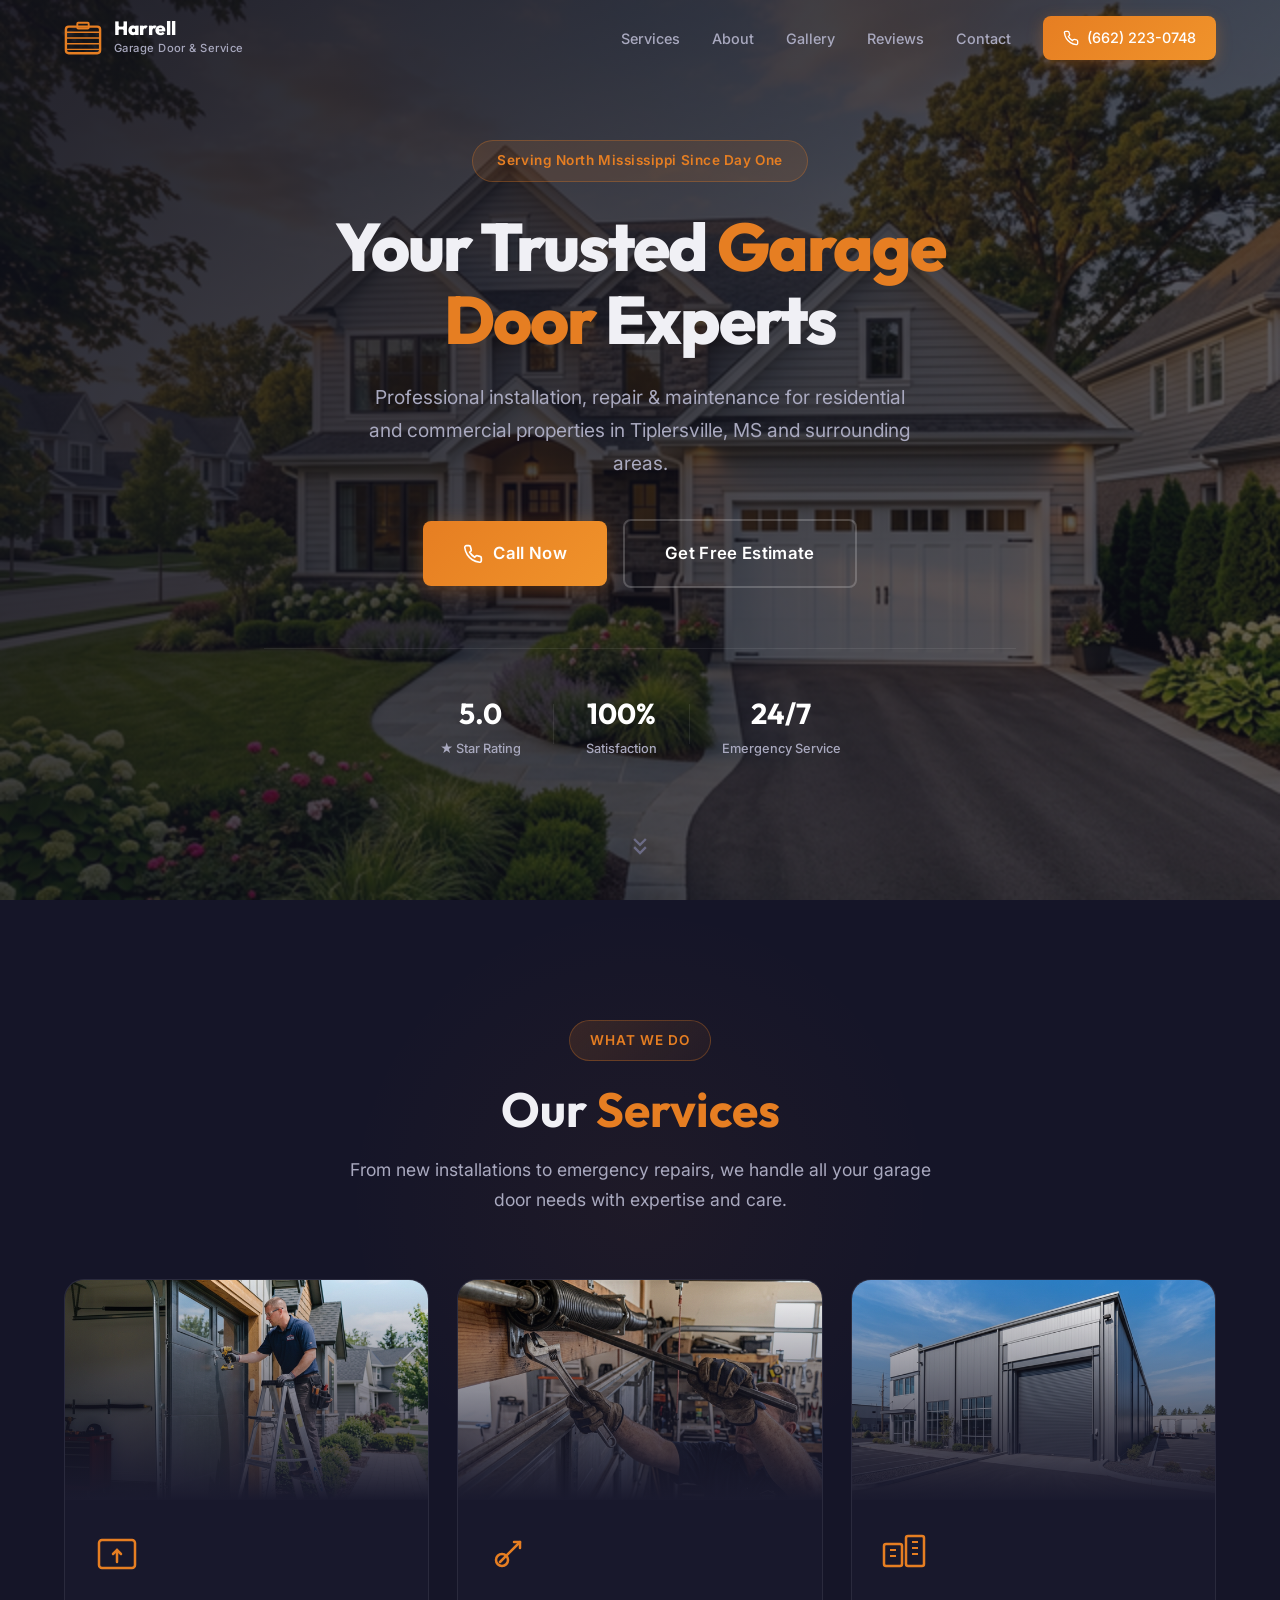
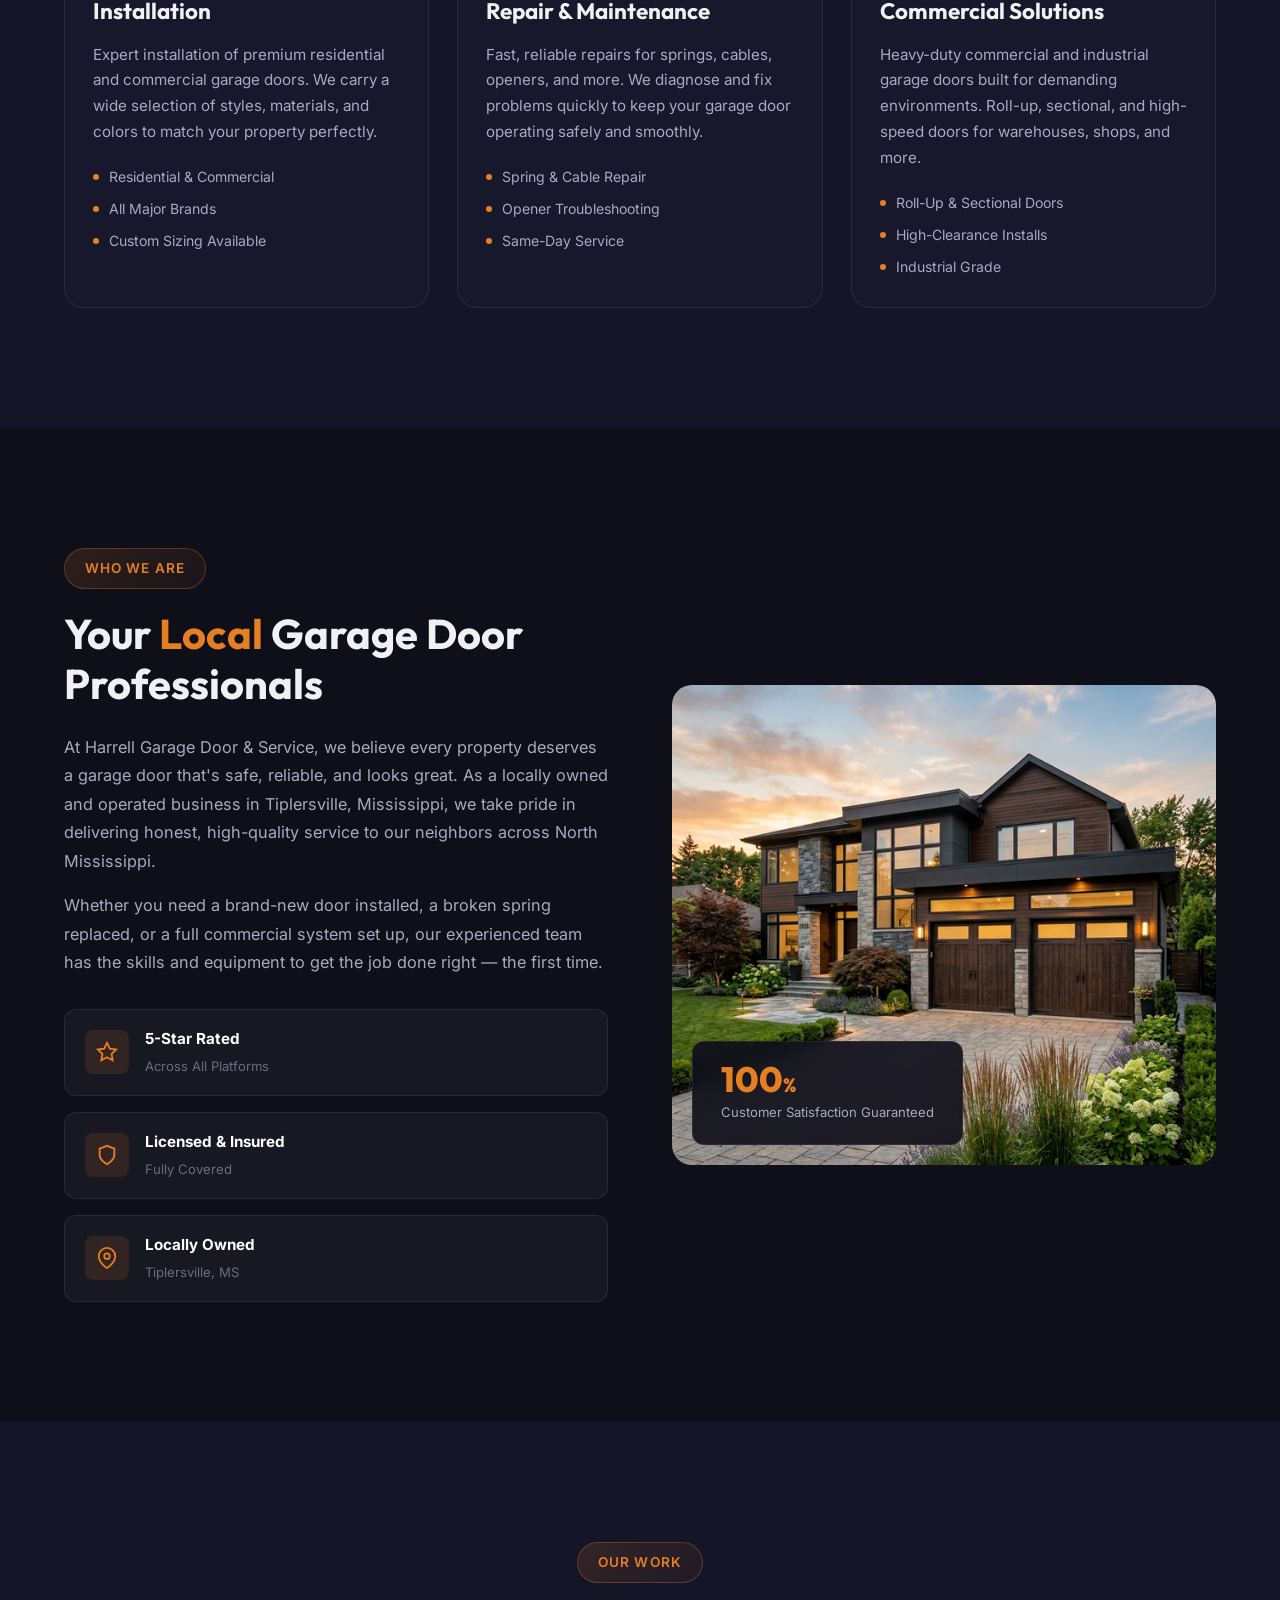
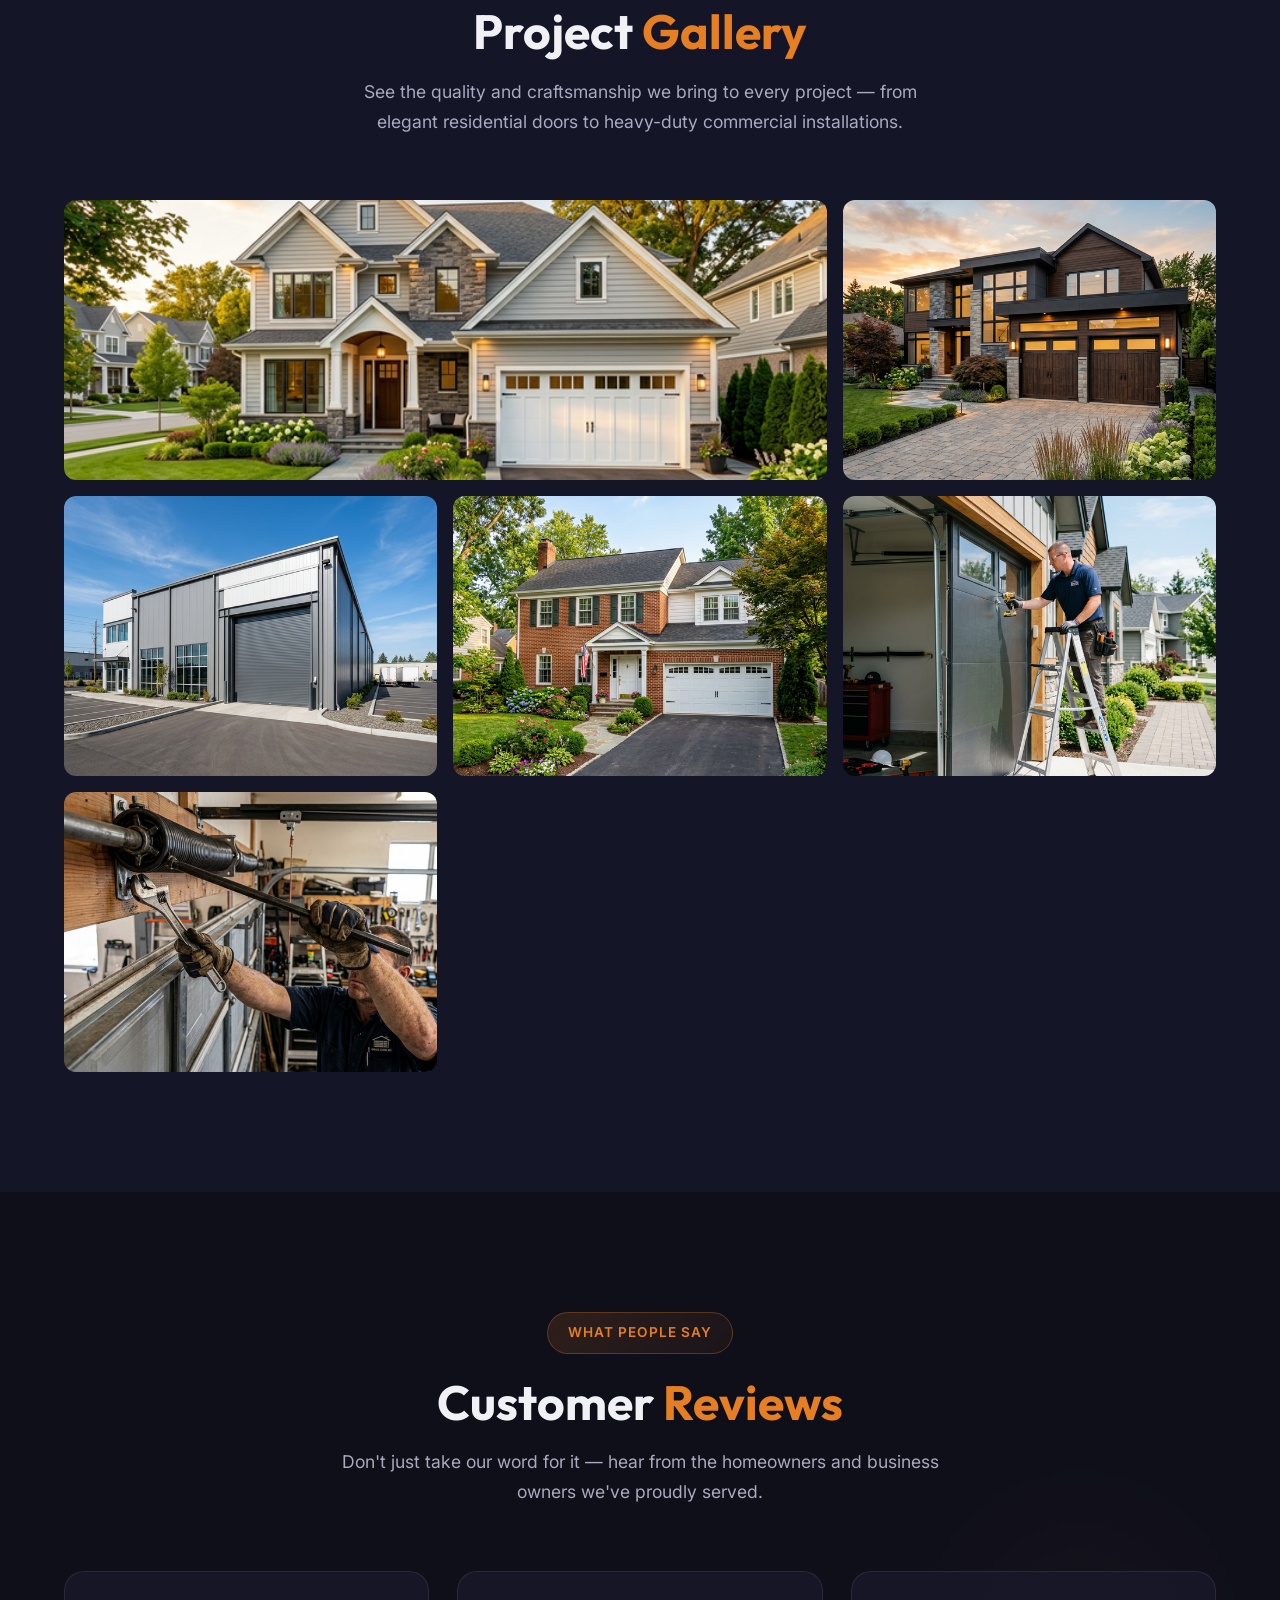
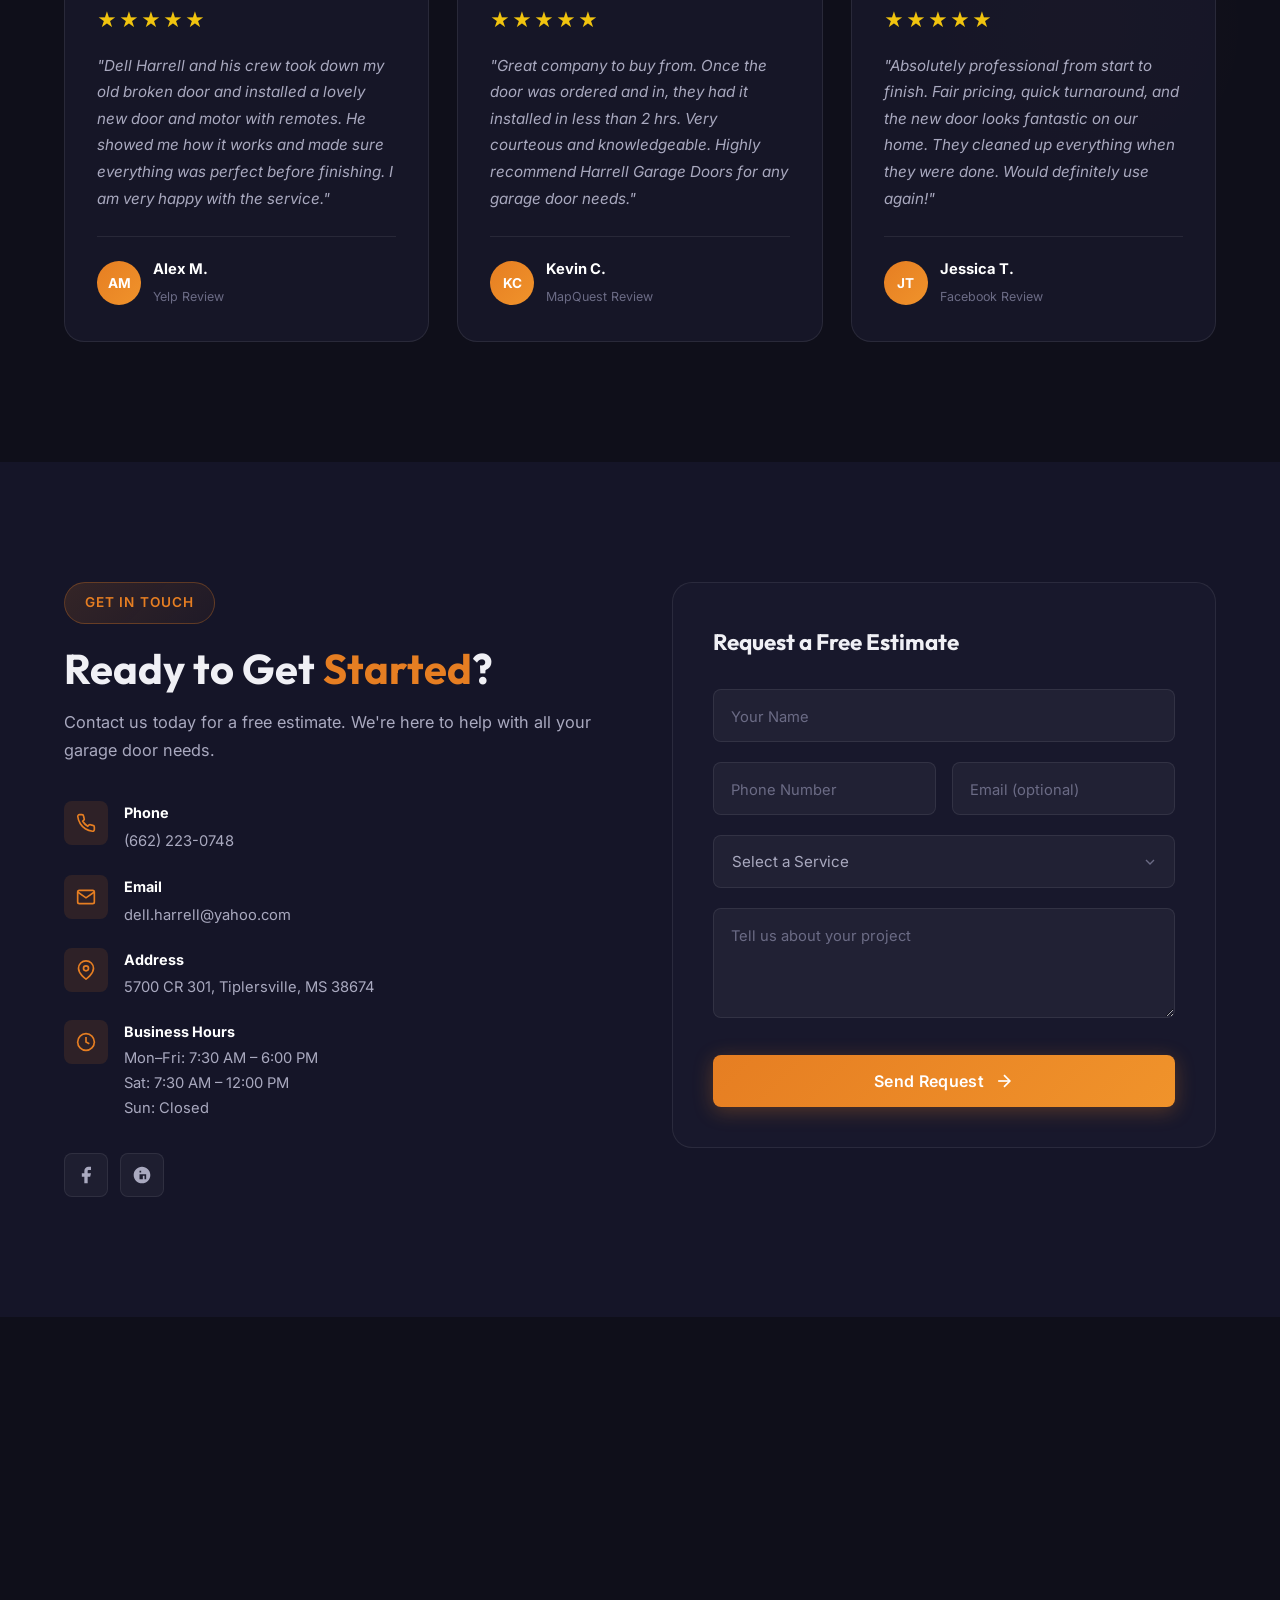
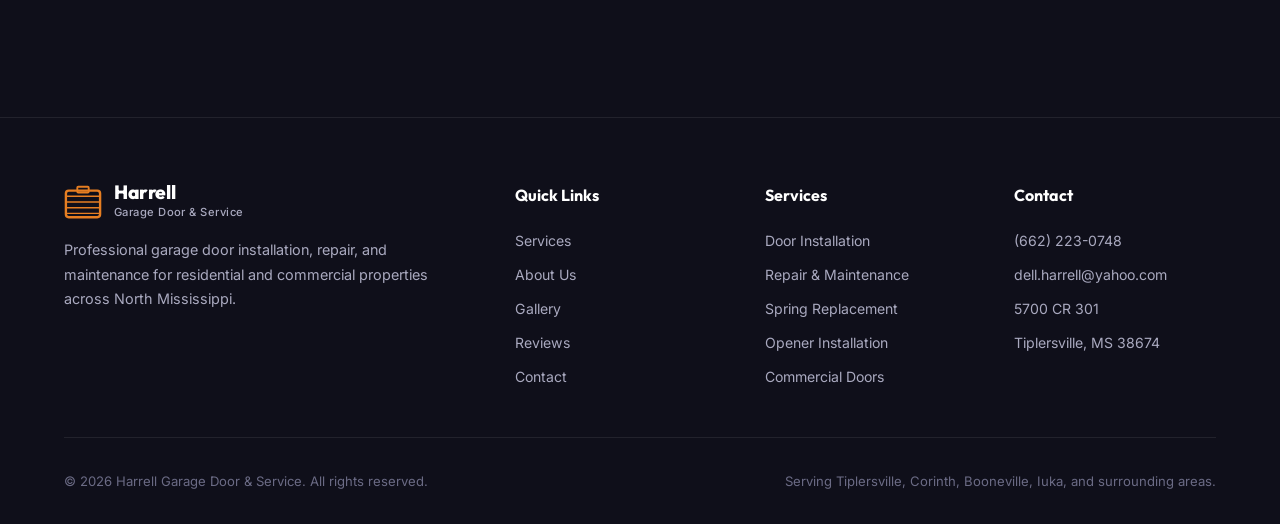
==== index.html @ 8270d9de "Initial commit - Harrell Garage Door & Service" ====
<!DOCTYPE html>
<html lang="en">
<head>
    <meta charset="UTF-8">
    <meta name="viewport" content="width=device-width, initial-scale=1.0">
    <title>Harrell Garage Door & Service | Tiplersville, MS</title>
    <meta name="description" content="Professional garage door installation, repair & maintenance in Tiplersville, MS and surrounding areas. Residential & commercial. Call (662) 223-0748 for a free estimate.">
    <meta name="keywords" content="garage door, garage door repair, garage door installation, Tiplersville MS, North Mississippi, commercial garage door, residential garage door">
    <meta property="og:title" content="Harrell Garage Door & Service | Tiplersville, MS">
    <meta property="og:description" content="Professional garage door installation, repair & maintenance serving North Mississippi. 5-star rated. Call (662) 223-0748.">
    <meta property="og:type" content="website">
    <meta property="og:image" content="images/hero.png">
    <link rel="preconnect" href="https://fonts.googleapis.com">
    <link rel="preconnect" href="https://fonts.gstatic.com" crossorigin>
    <link href="https://fonts.googleapis.com/css2?family=Inter:wght@300;400;500;600;700&family=Outfit:wght@400;500;600;700;800&display=swap" rel="stylesheet">
    <link rel="stylesheet" href="index.css">
</head>
<body>
    <!-- Navigation -->
    <nav class="navbar" id="navbar">
        <div class="nav-container">
            <a href="#hero" class="nav-logo">
                <span class="logo-icon">
                    <svg viewBox="0 0 40 40" fill="none" xmlns="http://www.w3.org/2000/svg">
                        <rect x="2" y="8" width="36" height="28" rx="3" stroke="currentColor" stroke-width="2.5"/>
                        <line x1="2" y1="14" x2="38" y2="14" stroke="currentColor" stroke-width="1.5"/>
                        <line x1="2" y1="20" x2="38" y2="20" stroke="currentColor" stroke-width="1.5"/>
                        <line x1="2" y1="26" x2="38" y2="26" stroke="currentColor" stroke-width="1.5"/>
                        <line x1="2" y1="32" x2="38" y2="32" stroke="currentColor" stroke-width="1.5"/>
                        <rect x="14" y="4" width="12" height="6" rx="1" stroke="currentColor" stroke-width="2"/>
                    </svg>
                </span>
                <div class="logo-text">
                    <span class="logo-name">Harrell</span>
                    <span class="logo-tagline">Garage Door & Service</span>
                </div>
            </a>
            <ul class="nav-links" id="nav-links">
                <li><a href="#services">Services</a></li>
                <li><a href="#about">About</a></li>
                <li><a href="#gallery">Gallery</a></li>
                <li><a href="#testimonials">Reviews</a></li>
                <li><a href="#contact">Contact</a></li>
                <li><a href="tel:6622230748" class="nav-cta">
                    <svg class="phone-icon" viewBox="0 0 24 24" fill="none" stroke="currentColor" stroke-width="2"><path d="M22 16.92v3a2 2 0 0 1-2.18 2 19.79 19.79 0 0 1-8.63-3.07 19.5 19.5 0 0 1-6-6 19.79 19.79 0 0 1-3.07-8.67A2 2 0 0 1 4.11 2h3a2 2 0 0 1 2 1.72 12.84 12.84 0 0 0 .7 2.81 2 2 0 0 1-.45 2.11L8.09 9.91a16 16 0 0 0 6 6l1.27-1.27a2 2 0 0 1 2.11-.45 12.84 12.84 0 0 0 2.81.7A2 2 0 0 1 22 16.92z"/></svg>
                    (662) 223-0748
                </a></li>
            </ul>
            <button class="hamburger" id="hamburger" aria-label="Toggle menu">
                <span></span>
                <span></span>
                <span></span>
            </button>
        </div>
    </nav>

    <!-- Hero Section -->
    <section class="hero" id="hero">
        <div class="hero-bg">
            <img src="images/hero.png" alt="Beautiful home with premium garage door" loading="eager">
            <div class="hero-overlay"></div>
        </div>
        <div class="hero-content">
            <div class="hero-badge">Serving North Mississippi Since Day One</div>
            <h1>Your Trusted <span class="text-accent">Garage Door</span> Experts</h1>
            <p class="hero-subtitle">Professional installation, repair & maintenance for residential and commercial properties in Tiplersville, MS and surrounding areas.</p>
            <div class="hero-actions">
                <a href="tel:6622230748" class="btn btn-primary btn-lg">
                    <svg class="btn-icon" viewBox="0 0 24 24" fill="none" stroke="currentColor" stroke-width="2"><path d="M22 16.92v3a2 2 0 0 1-2.18 2 19.79 19.79 0 0 1-8.63-3.07 19.5 19.5 0 0 1-6-6 19.79 19.79 0 0 1-3.07-8.67A2 2 0 0 1 4.11 2h3a2 2 0 0 1 2 1.72 12.84 12.84 0 0 0 .7 2.81 2 2 0 0 1-.45 2.11L8.09 9.91a16 16 0 0 0 6 6l1.27-1.27a2 2 0 0 1 2.11-.45 12.84 12.84 0 0 0 2.81.7A2 2 0 0 1 22 16.92z"/></svg>
                    Call Now
                </a>
                <a href="#contact" class="btn btn-outline btn-lg">Get Free Estimate</a>
            </div>
            <div class="hero-stats">
                <div class="stat">
                    <span class="stat-number">5.0</span>
                    <span class="stat-label">★ Star Rating</span>
                </div>
                <div class="stat-divider"></div>
                <div class="stat">
                    <span class="stat-number">100%</span>
                    <span class="stat-label">Satisfaction</span>
                </div>
                <div class="stat-divider"></div>
                <div class="stat">
                    <span class="stat-number">24/7</span>
                    <span class="stat-label">Emergency Service</span>
                </div>
            </div>
        </div>
        <div class="hero-scroll">
            <a href="#services" aria-label="Scroll to services">
                <svg viewBox="0 0 24 24" fill="none" stroke="currentColor" stroke-width="2"><polyline points="7 13 12 18 17 13"/><polyline points="7 6 12 11 17 6"/></svg>
            </a>
        </div>
    </section>

    <!-- Services Section -->
    <section class="services" id="services">
        <div class="container">
            <div class="section-header" data-animate>
                <span class="section-tag">What We Do</span>
                <h2>Our <span class="text-accent">Services</span></h2>
                <p class="section-description">From new installations to emergency repairs, we handle all your garage door needs with expertise and care.</p>
            </div>
            <div class="services-grid">
                <div class="service-card" data-animate>
                    <div class="service-image">
                        <img src="images/service-installation.png" alt="Garage door installation" loading="lazy">
                        <div class="service-image-overlay"></div>
                    </div>
                    <div class="service-content">
                        <div class="service-icon">
                            <svg viewBox="0 0 48 48" fill="none" xmlns="http://www.w3.org/2000/svg">
                                <rect x="6" y="12" width="36" height="28" rx="3" stroke="currentColor" stroke-width="2.5"/>
                                <path d="M20 26L24 22L28 26" stroke="currentColor" stroke-width="2.5" stroke-linecap="round"/>
                                <line x1="24" y1="22" x2="24" y2="34" stroke="currentColor" stroke-width="2.5" stroke-linecap="round"/>
                            </svg>
                        </div>
                        <h3>Installation</h3>
                        <p>Expert installation of premium residential and commercial garage doors. We carry a wide selection of styles, materials, and colors to match your property perfectly.</p>
                        <ul class="service-features">
                            <li>Residential & Commercial</li>
                            <li>All Major Brands</li>
                            <li>Custom Sizing Available</li>
                        </ul>
                    </div>
                </div>
                <div class="service-card" data-animate>
                    <div class="service-image">
                        <img src="images/service-repair.png" alt="Garage door repair" loading="lazy">
                        <div class="service-image-overlay"></div>
                    </div>
                    <div class="service-content">
                        <div class="service-icon">
                            <svg viewBox="0 0 48 48" fill="none" xmlns="http://www.w3.org/2000/svg">
                                <path d="M14 34L34 14" stroke="currentColor" stroke-width="2.5" stroke-linecap="round"/>
                                <path d="M28 14L34 14L34 20" stroke="currentColor" stroke-width="2.5" stroke-linecap="round" stroke-linejoin="round"/>
                                <circle cx="16" cy="32" r="6" stroke="currentColor" stroke-width="2.5"/>
                            </svg>
                        </div>
                        <h3>Repair & Maintenance</h3>
                        <p>Fast, reliable repairs for springs, cables, openers, and more. We diagnose and fix problems quickly to keep your garage door operating safely and smoothly.</p>
                        <ul class="service-features">
                            <li>Spring & Cable Repair</li>
                            <li>Opener Troubleshooting</li>
                            <li>Same-Day Service</li>
                        </ul>
                    </div>
                </div>
                <div class="service-card" data-animate>
                    <div class="service-image">
                        <img src="images/gallery-commercial.png" alt="Commercial garage door services" loading="lazy">
                        <div class="service-image-overlay"></div>
                    </div>
                    <div class="service-content">
                        <div class="service-icon">
                            <svg viewBox="0 0 48 48" fill="none" xmlns="http://www.w3.org/2000/svg">
                                <rect x="4" y="16" width="18" height="22" rx="2" stroke="currentColor" stroke-width="2.5"/>
                                <rect x="26" y="8" width="18" height="30" rx="2" stroke="currentColor" stroke-width="2.5"/>
                                <line x1="10" y1="22" x2="16" y2="22" stroke="currentColor" stroke-width="2"/>
                                <line x1="10" y1="28" x2="16" y2="28" stroke="currentColor" stroke-width="2"/>
                                <line x1="32" y1="14" x2="38" y2="14" stroke="currentColor" stroke-width="2"/>
                                <line x1="32" y1="20" x2="38" y2="20" stroke="currentColor" stroke-width="2"/>
                                <line x1="32" y1="26" x2="38" y2="26" stroke="currentColor" stroke-width="2"/>
                            </svg>
                        </div>
                        <h3>Commercial Solutions</h3>
                        <p>Heavy-duty commercial and industrial garage doors built for demanding environments. Roll-up, sectional, and high-speed doors for warehouses, shops, and more.</p>
                        <ul class="service-features">
                            <li>Roll-Up & Sectional Doors</li>
                            <li>High-Clearance Installs</li>
                            <li>Industrial Grade</li>
                        </ul>
                    </div>
                </div>
            </div>
        </div>
    </section>

    <!-- About Section -->
    <section class="about" id="about">
        <div class="container">
            <div class="about-grid">
                <div class="about-content" data-animate>
                    <span class="section-tag">Who We Are</span>
                    <h2>Your <span class="text-accent">Local</span> Garage Door Professionals</h2>
                    <p>At Harrell Garage Door & Service, we believe every property deserves a garage door that's safe, reliable, and looks great. As a locally owned and operated business in Tiplersville, Mississippi, we take pride in delivering honest, high-quality service to our neighbors across North Mississippi.</p>
                    <p>Whether you need a brand-new door installed, a broken spring replaced, or a full commercial system set up, our experienced team has the skills and equipment to get the job done right — the first time.</p>
                    <div class="about-badges">
                        <div class="badge">
                            <div class="badge-icon">
                                <svg viewBox="0 0 24 24" fill="none" stroke="currentColor" stroke-width="2"><polygon points="12 2 15.09 8.26 22 9.27 17 14.14 18.18 21.02 12 17.77 5.82 21.02 7 14.14 2 9.27 8.91 8.26 12 2"/></svg>
                            </div>
                            <div>
                                <strong>5-Star Rated</strong>
                                <span>Across All Platforms</span>
                            </div>
                        </div>
                        <div class="badge">
                            <div class="badge-icon">
                                <svg viewBox="0 0 24 24" fill="none" stroke="currentColor" stroke-width="2"><path d="M12 22s8-4 8-10V5l-8-3-8 3v7c0 6 8 10 8 10z"/></svg>
                            </div>
                            <div>
                                <strong>Licensed & Insured</strong>
                                <span>Fully Covered</span>
                            </div>
                        </div>
                        <div class="badge">
                            <div class="badge-icon">
                                <svg viewBox="0 0 24 24" fill="none" stroke="currentColor" stroke-width="2"><path d="M21 10c0 7-9 13-9 13s-9-6-9-13a9 9 0 0 1 18 0z"/><circle cx="12" cy="10" r="3"/></svg>
                            </div>
                            <div>
                                <strong>Locally Owned</strong>
                                <span>Tiplersville, MS</span>
                            </div>
                        </div>
                    </div>
                </div>
                <div class="about-visual" data-animate>
                    <div class="about-image-wrapper">
                        <img src="images/gallery-residential.png" alt="Harrell Garage Doors completed project" loading="lazy">
                        <div class="about-experience">
                            <span class="exp-number">100<small>%</small></span>
                            <span class="exp-label">Customer Satisfaction Guaranteed</span>
                        </div>
                    </div>
                </div>
            </div>
        </div>
    </section>

    <!-- Gallery Section -->
    <section class="gallery" id="gallery">
        <div class="container">
            <div class="section-header" data-animate>
                <span class="section-tag">Our Work</span>
                <h2>Project <span class="text-accent">Gallery</span></h2>
                <p class="section-description">See the quality and craftsmanship we bring to every project — from elegant residential doors to heavy-duty commercial installations.</p>
            </div>
            <div class="gallery-grid" data-animate>
                <div class="gallery-item gallery-item-lg">
                    <img src="images/hero.png" alt="Modern white garage door on luxury home" loading="lazy">
                    <div class="gallery-overlay">
                        <span class="gallery-label">Residential Installation</span>
                    </div>
                </div>
                <div class="gallery-item">
                    <img src="images/gallery-residential.png" alt="Carriage style wood-look garage door" loading="lazy">
                    <div class="gallery-overlay">
                        <span class="gallery-label">Carriage Style Door</span>
                    </div>
                </div>
                <div class="gallery-item">
                    <img src="images/gallery-commercial.png" alt="Commercial steel roll-up door" loading="lazy">
                    <div class="gallery-overlay">
                        <span class="gallery-label">Commercial Roll-Up</span>
                    </div>
                </div>
                <div class="gallery-item">
                    <img src="images/gallery-traditional.png" alt="Traditional white garage door with windows" loading="lazy">
                    <div class="gallery-overlay">
                        <span class="gallery-label">Traditional with Windows</span>
                    </div>
                </div>
                <div class="gallery-item">
                    <img src="images/service-installation.png" alt="Professional door installation" loading="lazy">
                    <div class="gallery-overlay">
                        <span class="gallery-label">Professional Install</span>
                    </div>
                </div>
                <div class="gallery-item">
                    <img src="images/service-repair.png" alt="Garage door spring repair" loading="lazy">
                    <div class="gallery-overlay">
                        <span class="gallery-label">Spring & Cable Repair</span>
                    </div>
                </div>
            </div>
        </div>
    </section>

    <!-- Testimonials Section -->
    <section class="testimonials" id="testimonials">
        <div class="container">
            <div class="section-header" data-animate>
                <span class="section-tag">What People Say</span>
                <h2>Customer <span class="text-accent">Reviews</span></h2>
                <p class="section-description">Don't just take our word for it — hear from the homeowners and business owners we've proudly served.</p>
            </div>
            <div class="testimonials-grid" data-animate>
                <div class="testimonial-card">
                    <div class="testimonial-stars">★★★★★</div>
                    <p class="testimonial-text">"Dell Harrell and his crew took down my old broken door and installed a lovely new door and motor with remotes. He showed me how it works and made sure everything was perfect before finishing. I am very happy with the service."</p>
                    <div class="testimonial-author">
                        <div class="author-avatar">AM</div>
                        <div>
                            <strong>Alex M.</strong>
                            <span>Yelp Review</span>
                        </div>
                    </div>
                </div>
                <div class="testimonial-card">
                    <div class="testimonial-stars">★★★★★</div>
                    <p class="testimonial-text">"Great company to buy from. Once the door was ordered and in, they had it installed in less than 2 hrs. Very courteous and knowledgeable. Highly recommend Harrell Garage Doors for any garage door needs."</p>
                    <div class="testimonial-author">
                        <div class="author-avatar">KC</div>
                        <div>
                            <strong>Kevin C.</strong>
                            <span>MapQuest Review</span>
                        </div>
                    </div>
                </div>
                <div class="testimonial-card">
                    <div class="testimonial-stars">★★★★★</div>
                    <p class="testimonial-text">"Absolutely professional from start to finish. Fair pricing, quick turnaround, and the new door looks fantastic on our home. They cleaned up everything when they were done. Would definitely use again!"</p>
                    <div class="testimonial-author">
                        <div class="author-avatar">JT</div>
                        <div>
                            <strong>Jessica T.</strong>
                            <span>Facebook Review</span>
                        </div>
                    </div>
                </div>
            </div>
        </div>
    </section>

    <!-- Contact Section -->
    <section class="contact" id="contact">
        <div class="container">
            <div class="contact-grid">
                <div class="contact-info" data-animate>
                    <span class="section-tag">Get In Touch</span>
                    <h2>Ready to Get <span class="text-accent">Started</span>?</h2>
                    <p>Contact us today for a free estimate. We're here to help with all your garage door needs.</p>

                    <div class="contact-details">
                        <div class="contact-item">
                            <div class="contact-icon">
                                <svg viewBox="0 0 24 24" fill="none" stroke="currentColor" stroke-width="2"><path d="M22 16.92v3a2 2 0 0 1-2.18 2 19.79 19.79 0 0 1-8.63-3.07 19.5 19.5 0 0 1-6-6 19.79 19.79 0 0 1-3.07-8.67A2 2 0 0 1 4.11 2h3a2 2 0 0 1 2 1.72 12.84 12.84 0 0 0 .7 2.81 2 2 0 0 1-.45 2.11L8.09 9.91a16 16 0 0 0 6 6l1.27-1.27a2 2 0 0 1 2.11-.45 12.84 12.84 0 0 0 2.81.7A2 2 0 0 1 22 16.92z"/></svg>
                            </div>
                            <div>
                                <strong>Phone</strong>
                                <a href="tel:6622230748">(662) 223-0748</a>
                            </div>
                        </div>
                        <div class="contact-item">
                            <div class="contact-icon">
                                <svg viewBox="0 0 24 24" fill="none" stroke="currentColor" stroke-width="2"><path d="M4 4h16c1.1 0 2 .9 2 2v12c0 1.1-.9 2-2 2H4c-1.1 0-2-.9-2-2V6c0-1.1.9-2 2-2z"/><polyline points="22,6 12,13 2,6"/></svg>
                            </div>
                            <div>
                                <strong>Email</strong>
                                <a href="mailto:dell.harrell@yahoo.com">dell.harrell@yahoo.com</a>
                            </div>
                        </div>
                        <div class="contact-item">
                            <div class="contact-icon">
                                <svg viewBox="0 0 24 24" fill="none" stroke="currentColor" stroke-width="2"><path d="M21 10c0 7-9 13-9 13s-9-6-9-13a9 9 0 0 1 18 0z"/><circle cx="12" cy="10" r="3"/></svg>
                            </div>
                            <div>
                                <strong>Address</strong>
                                <span>5700 CR 301, Tiplersville, MS 38674</span>
                            </div>
                        </div>
                        <div class="contact-item">
                            <div class="contact-icon">
                                <svg viewBox="0 0 24 24" fill="none" stroke="currentColor" stroke-width="2"><circle cx="12" cy="12" r="10"/><polyline points="12 6 12 12 16 14"/></svg>
                            </div>
                            <div>
                                <strong>Business Hours</strong>
                                <span>Mon–Fri: 7:30 AM – 6:00 PM</span>
                                <span>Sat: 7:30 AM – 12:00 PM</span>
                                <span>Sun: Closed</span>
                            </div>
                        </div>
                    </div>

                    <div class="contact-social">
                        <a href="https://www.facebook.com/profile.php?id=61551705242362" target="_blank" rel="noopener noreferrer" class="social-link" aria-label="Visit our Facebook page">
                            <svg viewBox="0 0 24 24" fill="currentColor"><path d="M18 2h-3a5 5 0 0 0-5 5v3H7v4h3v8h4v-8h3l1-4h-4V7a1 1 0 0 1 1-1h3z"/></svg>
                        </a>
                        <a href="https://www.yelp.com/biz/harrell-garage-door-and-service-tiplersville" target="_blank" rel="noopener noreferrer" class="social-link" aria-label="View our Yelp page">
                            <svg viewBox="0 0 24 24" fill="currentColor"><path d="M12 2C6.48 2 2 6.48 2 12s4.48 10 10 10 10-4.48 10-10S17.52 2 12 2zm-1 15h-2v-6h2v6zm0-8h-2V7h2v2zm6 8h-2v-4h-2v4h-2v-6h6v6z"/></svg>
                        </a>
                    </div>
                </div>

                <div class="contact-form-wrapper" data-animate>
                    <form class="contact-form" id="contact-form">
                        <h3>Request a Free Estimate</h3>
                        <div class="form-group">
                            <input type="text" id="form-name" name="name" placeholder=" " required>
                            <label for="form-name">Your Name</label>
                        </div>
                        <div class="form-row">
                            <div class="form-group">
                                <input type="tel" id="form-phone" name="phone" placeholder=" " required>
                                <label for="form-phone">Phone Number</label>
                            </div>
                            <div class="form-group">
                                <input type="email" id="form-email" name="email" placeholder=" ">
                                <label for="form-email">Email (optional)</label>
                            </div>
                        </div>
                        <div class="form-group">
                            <select id="form-service" name="service" required>
                                <option value="" disabled selected>Select a Service</option>
                                <option value="installation">New Door Installation</option>
                                <option value="repair">Repair & Maintenance</option>
                                <option value="spring-replacement">Spring Replacement</option>
                                <option value="opener">Opener Install / Repair</option>
                                <option value="commercial">Commercial / Industrial</option>
                                <option value="other">Other</option>
                            </select>
                        </div>
                        <div class="form-group">
                            <textarea id="form-message" name="message" rows="4" placeholder=" "></textarea>
                            <label for="form-message">Tell us about your project</label>
                        </div>
                        <button type="submit" class="btn btn-primary btn-full" id="form-submit">
                            Send Request
                            <svg class="btn-icon-right" viewBox="0 0 24 24" fill="none" stroke="currentColor" stroke-width="2"><line x1="5" y1="12" x2="19" y2="12"/><polyline points="12 5 19 12 12 19"/></svg>
                        </button>
                    </form>
                </div>
            </div>
        </div>
    </section>

    <!-- Map Section -->
    <section class="map-section">
        <iframe 
            src="https://www.google.com/maps/embed?pb=!1m18!1m12!1m3!1d3260.0!2d-88.53!3d34.76!2m3!1f0!2f0!3f0!3m2!1i1024!2i768!4f13.1!3m3!1m2!1s0x0%3A0x0!2zMzTCsDQ1JzM2LjAiTiA4OMKwMzEnNDguMCJX!5e0!3m2!1sen!2sus!4v1616161616161"
            width="100%" 
            height="400" 
            style="border:0;" 
            allowfullscreen="" 
            loading="lazy" 
            referrerpolicy="no-referrer-when-downgrade"
            title="Harrell Garage Door & Service location">
        </iframe>
    </section>

    <!-- Footer -->
    <footer class="footer">
        <div class="container">
            <div class="footer-grid">
                <div class="footer-brand">
                    <a href="#hero" class="nav-logo">
                        <span class="logo-icon">
                            <svg viewBox="0 0 40 40" fill="none" xmlns="http://www.w3.org/2000/svg">
                                <rect x="2" y="8" width="36" height="28" rx="3" stroke="currentColor" stroke-width="2.5"/>
                                <line x1="2" y1="14" x2="38" y2="14" stroke="currentColor" stroke-width="1.5"/>
                                <line x1="2" y1="20" x2="38" y2="20" stroke="currentColor" stroke-width="1.5"/>
                                <line x1="2" y1="26" x2="38" y2="26" stroke="currentColor" stroke-width="1.5"/>
                                <line x1="2" y1="32" x2="38" y2="32" stroke="currentColor" stroke-width="1.5"/>
                                <rect x="14" y="4" width="12" height="6" rx="1" stroke="currentColor" stroke-width="2"/>
                            </svg>
                        </span>
                        <div class="logo-text">
                            <span class="logo-name">Harrell</span>
                            <span class="logo-tagline">Garage Door & Service</span>
                        </div>
                    </a>
                    <p>Professional garage door installation, repair, and maintenance for residential and commercial properties across North Mississippi.</p>
                </div>
                <div class="footer-links-group">
                    <h4>Quick Links</h4>
                    <ul>
                        <li><a href="#services">Services</a></li>
                        <li><a href="#about">About Us</a></li>
                        <li><a href="#gallery">Gallery</a></li>
                        <li><a href="#testimonials">Reviews</a></li>
                        <li><a href="#contact">Contact</a></li>
                    </ul>
                </div>
                <div class="footer-links-group">
                    <h4>Services</h4>
                    <ul>
                        <li><a href="#services">Door Installation</a></li>
                        <li><a href="#services">Repair & Maintenance</a></li>
                        <li><a href="#services">Spring Replacement</a></li>
                        <li><a href="#services">Opener Installation</a></li>
                        <li><a href="#services">Commercial Doors</a></li>
                    </ul>
                </div>
                <div class="footer-links-group">
                    <h4>Contact</h4>
                    <ul>
                        <li><a href="tel:6622230748">(662) 223-0748</a></li>
                        <li><a href="mailto:dell.harrell@yahoo.com">dell.harrell@yahoo.com</a></li>
                        <li>5700 CR 301</li>
                        <li>Tiplersville, MS 38674</li>
                    </ul>
                </div>
            </div>
            <div class="footer-bottom">
                <p>&copy; 2026 Harrell Garage Door & Service. All rights reserved.</p>
                <p>Serving Tiplersville, Corinth, Booneville, Iuka, and surrounding areas.</p>
            </div>
        </div>
    </footer>

    <!-- Schema.org Structured Data -->
    <script type="application/ld+json">
    {
        "@context": "https://schema.org",
        "@type": "LocalBusiness",
        "name": "Harrell Garage Door & Service",
        "description": "Professional garage door installation, repair & maintenance in Tiplersville, MS and surrounding areas.",
        "url": "https://harrellgaragedoors.com",
        "telephone": "+16622230748",
        "email": "dell.harrell@yahoo.com",
        "address": {
            "@type": "PostalAddress",
            "streetAddress": "5700 CR 301",
            "addressLocality": "Tiplersville",
            "addressRegion": "MS",
            "postalCode": "38674",
            "addressCountry": "US"
        },
        "openingHoursSpecification": [
            {
                "@type": "OpeningHoursSpecification",
                "dayOfWeek": ["Monday", "Tuesday", "Wednesday", "Thursday", "Friday"],
                "opens": "07:30",
                "closes": "18:00"
            },
            {
                "@type": "OpeningHoursSpecification",
                "dayOfWeek": "Saturday",
                "opens": "07:30",
                "closes": "12:00"
            }
        ],
        "aggregateRating": {
            "@type": "AggregateRating",
            "ratingValue": "5.0",
            "reviewCount": "15",
            "bestRating": "5"
        },
        "priceRange": "$$",
        "image": "images/hero.png",
        "sameAs": [
            "https://www.facebook.com/profile.php?id=61551705242362",
            "https://www.yelp.com/biz/harrell-garage-door-and-service-tiplersville"
        ],
        "areaServed": ["Tiplersville", "Corinth", "Booneville", "Iuka", "North Mississippi"]
    }
    </script>

    <script src="script.js"></script>
</body>
</html>
---- index.css ----
/* ============================================
   HARRELL GARAGE DOORS — Design System & Styles
   ============================================ */

/* --- CSS Custom Properties --- */
:root {
    /* Colors */
    --color-bg-primary: #0f0f1a;
    --color-bg-secondary: #151528;
    --color-bg-tertiary: #1a1a2e;
    --color-bg-card: rgba(26, 26, 46, 0.7);
    --color-bg-card-hover: rgba(30, 30, 55, 0.85);
    --color-accent: #e67e22;
    --color-accent-light: #f0932b;
    --color-accent-glow: rgba(230, 126, 34, 0.3);
    --color-text-primary: #f0f0f5;
    --color-text-secondary: #a9a9bf;
    --color-text-muted: #6b6b85;
    --color-border: rgba(255, 255, 255, 0.08);
    --color-border-accent: rgba(230, 126, 34, 0.3);
    --color-white: #ffffff;
    --color-glass: rgba(255, 255, 255, 0.04);

    /* Typography */
    --font-heading: 'Outfit', sans-serif;
    --font-body: 'Inter', sans-serif;

    /* Spacing */
    --section-padding: 120px 0;
    --container-max: 1200px;
    --container-padding: 0 24px;

    /* Transitions */
    --transition-fast: 0.2s ease;
    --transition-base: 0.3s ease;
    --transition-slow: 0.5s cubic-bezier(0.4, 0, 0.2, 1);

    /* Borders */
    --radius-sm: 8px;
    --radius-md: 12px;
    --radius-lg: 20px;
    --radius-xl: 28px;
    --radius-full: 50%;
}

/* --- Reset & Base --- */
*,
*::before,
*::after {
    margin: 0;
    padding: 0;
    box-sizing: border-box;
}

html {
    scroll-behavior: smooth;
    -webkit-font-smoothing: antialiased;
    -moz-osx-font-smoothing: grayscale;
}

body {
    font-family: var(--font-body);
    background-color: var(--color-bg-primary);
    color: var(--color-text-primary);
    line-height: 1.7;
    overflow-x: hidden;
}

a {
    text-decoration: none;
    color: inherit;
    transition: var(--transition-fast);
}

img {
    display: block;
    max-width: 100%;
    height: auto;
}

ul {
    list-style: none;
}

.container {
    max-width: var(--container-max);
    margin: 0 auto;
    padding: var(--container-padding);
}

/* --- Buttons --- */
.btn {
    display: inline-flex;
    align-items: center;
    gap: 10px;
    padding: 14px 32px;
    border-radius: var(--radius-sm);
    font-family: var(--font-body);
    font-weight: 600;
    font-size: 0.95rem;
    cursor: pointer;
    border: none;
    transition: all var(--transition-base);
    letter-spacing: 0.02em;
}

.btn-primary {
    background: linear-gradient(135deg, var(--color-accent), var(--color-accent-light));
    color: var(--color-white);
    box-shadow: 0 4px 20px var(--color-accent-glow);
}

.btn-primary:hover {
    transform: translateY(-2px);
    box-shadow: 0 8px 32px var(--color-accent-glow);
}

.btn-outline {
    background: transparent;
    color: var(--color-white);
    border: 2px solid rgba(255, 255, 255, 0.2);
}

.btn-outline:hover {
    border-color: var(--color-accent);
    background: rgba(230, 126, 34, 0.1);
    transform: translateY(-2px);
}

.btn-lg {
    padding: 18px 40px;
    font-size: 1.05rem;
}

.btn-full {
    width: 100%;
    justify-content: center;
}

.btn-icon,
.btn-icon-right {
    width: 20px;
    height: 20px;
}

/* --- Section Utilities --- */
.section-header {
    text-align: center;
    margin-bottom: 64px;
}

.section-tag {
    display: inline-block;
    background: linear-gradient(135deg, rgba(230, 126, 34, 0.15), rgba(230, 126, 34, 0.05));
    color: var(--color-accent);
    font-weight: 600;
    font-size: 0.85rem;
    padding: 8px 20px;
    border-radius: 50px;
    letter-spacing: 0.08em;
    text-transform: uppercase;
    border: 1px solid var(--color-border-accent);
    margin-bottom: 20px;
}

.section-header h2 {
    font-family: var(--font-heading);
    font-size: clamp(2rem, 4vw, 3rem);
    font-weight: 700;
    margin-bottom: 16px;
    line-height: 1.2;
}

.section-description {
    color: var(--color-text-secondary);
    font-size: 1.1rem;
    max-width: 600px;
    margin: 0 auto;
    line-height: 1.7;
}

.text-accent {
    color: var(--color-accent);
}

/* --- Animations --- */
[data-animate] {
    opacity: 0;
    transform: translateY(30px);
    transition: opacity 0.7s ease-out, transform 0.7s ease-out;
}

[data-animate].animate-in {
    opacity: 1;
    transform: translateY(0);
}

/* ============================================
   NAVBAR
   ============================================ */
.navbar {
    position: fixed;
    top: 0;
    left: 0;
    right: 0;
    z-index: 1000;
    padding: 16px 0;
    transition: all var(--transition-base);
}

.navbar.scrolled {
    background: rgba(15, 15, 26, 0.92);
    backdrop-filter: blur(20px);
    -webkit-backdrop-filter: blur(20px);
    padding: 10px 0;
    border-bottom: 1px solid var(--color-border);
}

.nav-container {
    max-width: var(--container-max);
    margin: 0 auto;
    padding: var(--container-padding);
    display: flex;
    align-items: center;
    justify-content: space-between;
}

.nav-logo {
    display: flex;
    align-items: center;
    gap: 12px;
}

.logo-icon {
    width: 38px;
    height: 38px;
    color: var(--color-accent);
    display: flex;
    align-items: center;
}

.logo-icon svg {
    width: 100%;
    height: 100%;
}

.logo-text {
    display: flex;
    flex-direction: column;
}

.logo-name {
    font-family: var(--font-heading);
    font-weight: 800;
    font-size: 1.2rem;
    color: var(--color-white);
    line-height: 1.1;
    letter-spacing: -0.02em;
}

.logo-tagline {
    font-size: 0.7rem;
    color: var(--color-text-secondary);
    font-weight: 500;
    letter-spacing: 0.04em;
}

.nav-links {
    display: flex;
    align-items: center;
    gap: 32px;
}

.nav-links a {
    font-size: 0.9rem;
    font-weight: 500;
    color: var(--color-text-secondary);
    transition: color var(--transition-fast);
    position: relative;
}

.nav-links a:not(.nav-cta):hover {
    color: var(--color-white);
}

.nav-links a:not(.nav-cta)::after {
    content: '';
    position: absolute;
    bottom: -4px;
    left: 0;
    width: 0;
    height: 2px;
    background: var(--color-accent);
    transition: width var(--transition-base);
}

.nav-links a:not(.nav-cta):hover::after {
    width: 100%;
}

.nav-cta {
    display: inline-flex;
    align-items: center;
    gap: 8px;
    background: linear-gradient(135deg, var(--color-accent), var(--color-accent-light));
    color: var(--color-white) !important;
    padding: 10px 20px;
    border-radius: var(--radius-sm);
    font-weight: 600;
    box-shadow: 0 4px 16px var(--color-accent-glow);
}

.nav-cta:hover {
    transform: translateY(-1px);
    box-shadow: 0 6px 24px var(--color-accent-glow);
}

.phone-icon {
    width: 16px;
    height: 16px;
}

.hamburger {
    display: none;
    flex-direction: column;
    gap: 6px;
    background: none;
    border: none;
    cursor: pointer;
    padding: 4px;
    z-index: 1001;
}

.hamburger span {
    width: 28px;
    height: 2px;
    background: var(--color-white);
    transition: var(--transition-base);
    border-radius: 2px;
}

.hamburger.active span:nth-child(1) {
    transform: rotate(45deg) translate(6px, 6px);
}

.hamburger.active span:nth-child(2) {
    opacity: 0;
}

.hamburger.active span:nth-child(3) {
    transform: rotate(-45deg) translate(6px, -6px);
}

/* ============================================
   HERO
   ============================================ */
.hero {
    position: relative;
    min-height: 100vh;
    display: flex;
    align-items: center;
    justify-content: center;
    overflow: hidden;
}

.hero-bg {
    position: absolute;
    inset: 0;
}

.hero-bg img {
    width: 100%;
    height: 100%;
    object-fit: cover;
    object-position: center;
}

.hero-overlay {
    position: absolute;
    inset: 0;
    background: linear-gradient(
        135deg,
        rgba(15, 15, 26, 0.92) 0%,
        rgba(15, 15, 26, 0.75) 50%,
        rgba(15, 15, 26, 0.6) 100%
    );
}

.hero-content {
    position: relative;
    z-index: 2;
    text-align: center;
    max-width: 800px;
    padding: 0 24px;
}

.hero-badge {
    display: inline-block;
    background: rgba(230, 126, 34, 0.12);
    border: 1px solid var(--color-border-accent);
    color: var(--color-accent);
    padding: 8px 24px;
    border-radius: 50px;
    font-size: 0.85rem;
    font-weight: 600;
    margin-bottom: 28px;
    letter-spacing: 0.04em;
    animation: fadeInDown 0.8s ease-out;
}

.hero h1 {
    font-family: var(--font-heading);
    font-size: clamp(2.5rem, 6vw, 4.2rem);
    font-weight: 800;
    line-height: 1.1;
    margin-bottom: 24px;
    letter-spacing: -0.03em;
    animation: fadeInDown 0.8s ease-out 0.15s both;
}

.hero-subtitle {
    font-size: clamp(1rem, 2vw, 1.2rem);
    color: var(--color-text-secondary);
    max-width: 560px;
    margin: 0 auto 40px;
    line-height: 1.7;
    animation: fadeInDown 0.8s ease-out 0.3s both;
}

.hero-actions {
    display: flex;
    align-items: center;
    justify-content: center;
    gap: 16px;
    flex-wrap: wrap;
    margin-bottom: 60px;
    animation: fadeInDown 0.8s ease-out 0.45s both;
}

.hero-stats {
    display: flex;
    align-items: center;
    justify-content: center;
    gap: 32px;
    padding-top: 40px;
    border-top: 1px solid var(--color-border);
    animation: fadeInDown 0.8s ease-out 0.6s both;
}

.stat {
    display: flex;
    flex-direction: column;
    align-items: center;
}

.stat-number {
    font-family: var(--font-heading);
    font-size: 1.8rem;
    font-weight: 700;
    color: var(--color-white);
}

.stat-label {
    font-size: 0.8rem;
    color: var(--color-text-secondary);
    font-weight: 500;
}

.stat-divider {
    width: 1px;
    height: 40px;
    background: var(--color-border);
}

.hero-scroll {
    position: absolute;
    bottom: 32px;
    left: 50%;
    transform: translateX(-50%);
    z-index: 2;
    animation: float 2s ease-in-out infinite;
}

.hero-scroll svg {
    width: 28px;
    height: 28px;
    color: var(--color-text-muted);
}

@keyframes fadeInDown {
    from {
        opacity: 0;
        transform: translateY(-20px);
    }
    to {
        opacity: 1;
        transform: translateY(0);
    }
}

@keyframes float {
    0%, 100% { transform: translateX(-50%) translateY(0); }
    50% { transform: translateX(-50%) translateY(8px); }
}

/* ============================================
   SERVICES
   ============================================ */
.services {
    padding: var(--section-padding);
    background: var(--color-bg-secondary);
    position: relative;
}

.services::before {
    content: '';
    position: absolute;
    top: 0;
    left: 50%;
    transform: translateX(-50%);
    width: 600px;
    height: 600px;
    background: radial-gradient(circle, var(--color-accent-glow), transparent 70%);
    opacity: 0.15;
    pointer-events: none;
}

.services-grid {
    display: grid;
    grid-template-columns: repeat(3, 1fr);
    gap: 28px;
}

.service-card {
    background: var(--color-bg-card);
    border: 1px solid var(--color-border);
    border-radius: var(--radius-lg);
    overflow: hidden;
    transition: all var(--transition-slow);
}

.service-card:hover {
    transform: translateY(-8px);
    border-color: var(--color-border-accent);
    box-shadow: 0 20px 60px rgba(0, 0, 0, 0.3), 0 0 40px var(--color-accent-glow);
}

.service-image {
    position: relative;
    height: 220px;
    overflow: hidden;
}

.service-image img {
    width: 100%;
    height: 100%;
    object-fit: cover;
    transition: transform var(--transition-slow);
}

.service-card:hover .service-image img {
    transform: scale(1.08);
}

.service-image-overlay {
    position: absolute;
    inset: 0;
    background: linear-gradient(to top, var(--color-bg-tertiary), transparent);
}

.service-content {
    padding: 28px;
}

.service-icon {
    width: 48px;
    height: 48px;
    color: var(--color-accent);
    margin-bottom: 16px;
}

.service-icon svg {
    width: 100%;
    height: 100%;
}

.service-content h3 {
    font-family: var(--font-heading);
    font-size: 1.4rem;
    font-weight: 700;
    margin-bottom: 12px;
}

.service-content p {
    color: var(--color-text-secondary);
    font-size: 0.95rem;
    margin-bottom: 20px;
    line-height: 1.7;
}

.service-features {
    display: flex;
    flex-direction: column;
    gap: 8px;
}

.service-features li {
    display: flex;
    align-items: center;
    gap: 10px;
    font-size: 0.88rem;
    color: var(--color-text-secondary);
}

.service-features li::before {
    content: '';
    width: 6px;
    height: 6px;
    background: var(--color-accent);
    border-radius: 50%;
    flex-shrink: 0;
}

/* ============================================
   ABOUT
   ============================================ */
.about {
    padding: var(--section-padding);
    background: var(--color-bg-primary);
}

.about-grid {
    display: grid;
    grid-template-columns: 1fr 1fr;
    gap: 64px;
    align-items: center;
}

.about-content .section-tag {
    margin-bottom: 20px;
}

.about-content h2 {
    font-family: var(--font-heading);
    font-size: clamp(1.8rem, 3.5vw, 2.6rem);
    font-weight: 700;
    margin-bottom: 24px;
    line-height: 1.2;
}

.about-content p {
    color: var(--color-text-secondary);
    margin-bottom: 16px;
    font-size: 1.02rem;
    line-height: 1.75;
}

.about-badges {
    display: flex;
    flex-direction: column;
    gap: 16px;
    margin-top: 32px;
}

.badge {
    display: flex;
    align-items: center;
    gap: 16px;
    padding: 16px 20px;
    background: var(--color-glass);
    border: 1px solid var(--color-border);
    border-radius: var(--radius-md);
    transition: all var(--transition-base);
}

.badge:hover {
    border-color: var(--color-border-accent);
    background: rgba(230, 126, 34, 0.06);
}

.badge-icon {
    width: 44px;
    height: 44px;
    background: rgba(230, 126, 34, 0.12);
    border-radius: var(--radius-sm);
    display: flex;
    align-items: center;
    justify-content: center;
    flex-shrink: 0;
}

.badge-icon svg {
    width: 22px;
    height: 22px;
    color: var(--color-accent);
}

.badge strong {
    display: block;
    font-size: 0.95rem;
    color: var(--color-white);
}

.badge span {
    font-size: 0.82rem;
    color: var(--color-text-muted);
}

.about-visual {
    position: relative;
}

.about-image-wrapper {
    position: relative;
    border-radius: var(--radius-lg);
    overflow: hidden;
}

.about-image-wrapper img {
    width: 100%;
    height: 480px;
    object-fit: cover;
}

.about-experience {
    position: absolute;
    bottom: 20px;
    left: 20px;
    background: rgba(15, 15, 26, 0.9);
    backdrop-filter: blur(16px);
    -webkit-backdrop-filter: blur(16px);
    padding: 20px 28px;
    border-radius: var(--radius-md);
    border: 1px solid var(--color-border);
}

.exp-number {
    font-family: var(--font-heading);
    font-size: 2.2rem;
    font-weight: 800;
    color: var(--color-accent);
    display: block;
    line-height: 1;
}

.exp-number small {
    font-size: 1.2rem;
}

.exp-label {
    font-size: 0.82rem;
    color: var(--color-text-secondary);
    margin-top: 4px;
    display: block;
}

/* ============================================
   GALLERY
   ============================================ */
.gallery {
    padding: var(--section-padding);
    background: var(--color-bg-secondary);
}

.gallery-grid {
    display: grid;
    grid-template-columns: repeat(3, 1fr);
    grid-auto-rows: 280px;
    gap: 16px;
}

.gallery-item-lg {
    grid-column: span 2;
    grid-row: span 1;
}

.gallery-item {
    position: relative;
    border-radius: var(--radius-md);
    overflow: hidden;
    cursor: pointer;
}

.gallery-item img {
    width: 100%;
    height: 100%;
    object-fit: cover;
    transition: transform var(--transition-slow);
}

.gallery-item:hover img {
    transform: scale(1.08);
}

.gallery-overlay {
    position: absolute;
    inset: 0;
    background: linear-gradient(to top, rgba(0, 0, 0, 0.7) 0%, transparent 60%);
    display: flex;
    align-items: flex-end;
    padding: 20px;
    opacity: 0;
    transition: opacity var(--transition-base);
}

.gallery-item:hover .gallery-overlay {
    opacity: 1;
}

.gallery-label {
    color: var(--color-white);
    font-weight: 600;
    font-size: 0.95rem;
}

/* ============================================
   TESTIMONIALS
   ============================================ */
.testimonials {
    padding: var(--section-padding);
    background: var(--color-bg-primary);
    position: relative;
}

.testimonials::before {
    content: '';
    position: absolute;
    top: 50%;
    right: 0;
    transform: translateY(-50%);
    width: 400px;
    height: 400px;
    background: radial-gradient(circle, var(--color-accent-glow), transparent 60%);
    opacity: 0.1;
    pointer-events: none;
}

.testimonials-grid {
    display: grid;
    grid-template-columns: repeat(3, 1fr);
    gap: 28px;
}

.testimonial-card {
    background: var(--color-bg-card);
    border: 1px solid var(--color-border);
    border-radius: var(--radius-lg);
    padding: 32px;
    transition: all var(--transition-base);
    display: flex;
    flex-direction: column;
}

.testimonial-card:hover {
    border-color: var(--color-border-accent);
    transform: translateY(-4px);
}

.testimonial-stars {
    color: #f1c40f;
    font-size: 1.2rem;
    margin-bottom: 16px;
    letter-spacing: 2px;
}

.testimonial-text {
    color: var(--color-text-secondary);
    font-size: 0.95rem;
    line-height: 1.75;
    flex: 1;
    margin-bottom: 24px;
    font-style: italic;
}

.testimonial-author {
    display: flex;
    align-items: center;
    gap: 12px;
    padding-top: 20px;
    border-top: 1px solid var(--color-border);
}

.author-avatar {
    width: 44px;
    height: 44px;
    border-radius: var(--radius-full);
    background: linear-gradient(135deg, var(--color-accent), var(--color-accent-light));
    display: flex;
    align-items: center;
    justify-content: center;
    color: var(--color-white);
    font-weight: 700;
    font-size: 0.85rem;
    flex-shrink: 0;
}

.testimonial-author strong {
    display: block;
    font-size: 0.92rem;
    color: var(--color-white);
}

.testimonial-author span {
    font-size: 0.78rem;
    color: var(--color-text-muted);
}

/* ============================================
   CONTACT
   ============================================ */
.contact {
    padding: var(--section-padding);
    background: var(--color-bg-secondary);
}

.contact-grid {
    display: grid;
    grid-template-columns: 1fr 1fr;
    gap: 64px;
    align-items: start;
}

.contact-info .section-tag {
    margin-bottom: 20px;
}

.contact-info h2 {
    font-family: var(--font-heading);
    font-size: clamp(1.8rem, 3.5vw, 2.6rem);
    font-weight: 700;
    margin-bottom: 16px;
    line-height: 1.2;
}

.contact-info > p {
    color: var(--color-text-secondary);
    margin-bottom: 36px;
    font-size: 1.02rem;
}

.contact-details {
    display: flex;
    flex-direction: column;
    gap: 20px;
    margin-bottom: 32px;
}

.contact-item {
    display: flex;
    align-items: flex-start;
    gap: 16px;
}

.contact-icon {
    width: 44px;
    height: 44px;
    background: rgba(230, 126, 34, 0.12);
    border-radius: var(--radius-sm);
    display: flex;
    align-items: center;
    justify-content: center;
    flex-shrink: 0;
}

.contact-icon svg {
    width: 20px;
    height: 20px;
    color: var(--color-accent);
}

.contact-item strong {
    display: block;
    font-size: 0.9rem;
    color: var(--color-white);
    margin-bottom: 2px;
}

.contact-item a {
    color: var(--color-text-secondary);
    font-size: 0.92rem;
}

.contact-item a:hover {
    color: var(--color-accent);
}

.contact-item span {
    display: block;
    color: var(--color-text-secondary);
    font-size: 0.92rem;
}

.contact-social {
    display: flex;
    gap: 12px;
}

.social-link {
    width: 44px;
    height: 44px;
    border-radius: var(--radius-sm);
    background: var(--color-glass);
    border: 1px solid var(--color-border);
    display: flex;
    align-items: center;
    justify-content: center;
    transition: all var(--transition-base);
}

.social-link svg {
    width: 20px;
    height: 20px;
    color: var(--color-text-secondary);
}

.social-link:hover {
    border-color: var(--color-accent);
    background: rgba(230, 126, 34, 0.1);
}

.social-link:hover svg {
    color: var(--color-accent);
}

/* --- Contact Form --- */
.contact-form-wrapper {
    background: var(--color-bg-card);
    border: 1px solid var(--color-border);
    border-radius: var(--radius-lg);
    padding: 40px;
}

.contact-form h3 {
    font-family: var(--font-heading);
    font-size: 1.4rem;
    font-weight: 700;
    margin-bottom: 28px;
}

.form-group {
    position: relative;
    margin-bottom: 20px;
}

.form-row {
    display: grid;
    grid-template-columns: 1fr 1fr;
    gap: 16px;
}

.form-group input,
.form-group textarea {
    width: 100%;
    padding: 16px 18px;
    background: rgba(255, 255, 255, 0.04);
    border: 1px solid var(--color-border);
    border-radius: var(--radius-sm);
    color: var(--color-text-primary);
    font-family: var(--font-body);
    font-size: 0.95rem;
    transition: border-color var(--transition-fast);
    outline: none;
}

.form-group input:focus,
.form-group textarea:focus {
    border-color: var(--color-accent);
}

.form-group label {
    position: absolute;
    left: 18px;
    top: 16px;
    color: var(--color-text-muted);
    font-size: 0.92rem;
    pointer-events: none;
    transition: all var(--transition-fast);
}

.form-group input:focus ~ label,
.form-group input:not(:placeholder-shown) ~ label,
.form-group textarea:focus ~ label,
.form-group textarea:not(:placeholder-shown) ~ label {
    top: -8px;
    left: 14px;
    font-size: 0.75rem;
    color: var(--color-accent);
    background: var(--color-bg-card);
    padding: 0 6px;
}

.form-group select {
    width: 100%;
    padding: 16px 18px;
    background: rgba(255, 255, 255, 0.04);
    border: 1px solid var(--color-border);
    border-radius: var(--radius-sm);
    color: var(--color-text-secondary);
    font-family: var(--font-body);
    font-size: 0.95rem;
    cursor: pointer;
    outline: none;
    appearance: none;
    -webkit-appearance: none;
    background-image: url("data:image/svg+xml;charset=utf-8,%3Csvg xmlns='http://www.w3.org/2000/svg' width='16' height='16' viewBox='0 0 24 24' fill='none' stroke='%236b6b85' stroke-width='2'%3E%3Cpolyline points='6 9 12 15 18 9'/%3E%3C/svg%3E");
    background-repeat: no-repeat;
    background-position: right 16px center;
}

.form-group select:focus {
    border-color: var(--color-accent);
}

.form-group select option {
    background: var(--color-bg-tertiary);
    color: var(--color-text-primary);
}

.form-group textarea {
    resize: vertical;
    min-height: 100px;
}

.contact-form .btn {
    margin-top: 8px;
    font-size: 1rem;
    padding: 16px;
}

/* Form success/error states */
.form-success {
    display: none;
    text-align: center;
    padding: 40px 20px;
}

.form-success.show {
    display: block;
}

.form-success h3 {
    color: var(--color-accent);
    margin-bottom: 12px;
}

.form-success p {
    color: var(--color-text-secondary);
}

/* ============================================
   MAP
   ============================================ */
.map-section {
    width: 100%;
    height: 400px;
    filter: grayscale(80%) brightness(0.5) contrast(1.2);
    transition: filter var(--transition-slow);
}

.map-section:hover {
    filter: grayscale(30%) brightness(0.7) contrast(1.1);
}

.map-section iframe {
    width: 100%;
    height: 100%;
}

/* ============================================
   FOOTER
   ============================================ */
.footer {
    background: var(--color-bg-primary);
    padding: 64px 0 32px;
    border-top: 1px solid var(--color-border);
}

.footer-grid {
    display: grid;
    grid-template-columns: 2fr 1fr 1fr 1fr;
    gap: 48px;
    margin-bottom: 48px;
}

.footer-brand p {
    color: var(--color-text-secondary);
    font-size: 0.9rem;
    margin-top: 16px;
    line-height: 1.7;
}

.footer-links-group h4 {
    font-family: var(--font-heading);
    font-size: 1rem;
    font-weight: 700;
    margin-bottom: 20px;
    color: var(--color-white);
}

.footer-links-group ul {
    display: flex;
    flex-direction: column;
    gap: 10px;
}

.footer-links-group li,
.footer-links-group a {
    color: var(--color-text-secondary);
    font-size: 0.88rem;
}

.footer-links-group a:hover {
    color: var(--color-accent);
}

.footer-bottom {
    padding-top: 32px;
    border-top: 1px solid var(--color-border);
    display: flex;
    justify-content: space-between;
    align-items: center;
    flex-wrap: wrap;
    gap: 12px;
}

.footer-bottom p {
    color: var(--color-text-muted);
    font-size: 0.82rem;
}

/* ============================================
   RESPONSIVE
   ============================================ */
@media (max-width: 1024px) {
    .services-grid {
        grid-template-columns: 1fr;
        max-width: 600px;
        margin: 0 auto;
    }

    .about-grid {
        grid-template-columns: 1fr;
        gap: 40px;
    }

    .about-visual {
        order: -1;
    }

    .gallery-grid {
        grid-template-columns: repeat(2, 1fr);
        grid-auto-rows: 240px;
    }

    .gallery-item-lg {
        grid-column: span 2;
    }

    .testimonials-grid {
        grid-template-columns: 1fr;
        max-width: 560px;
        margin: 0 auto;
    }

    .contact-grid {
        grid-template-columns: 1fr;
        gap: 40px;
    }

    .footer-grid {
        grid-template-columns: 1fr 1fr;
        gap: 32px;
    }
}

@media (max-width: 768px) {
    :root {
        --section-padding: 80px 0;
    }

    .nav-links {
        display: none;
        position: fixed;
        top: 0;
        left: 0;
        right: 0;
        bottom: 0;
        background: rgba(15, 15, 26, 0.97);
        backdrop-filter: blur(20px);
        -webkit-backdrop-filter: blur(20px);
        flex-direction: column;
        justify-content: center;
        align-items: center;
        gap: 24px;
    }

    .nav-links.active {
        display: flex;
    }

    .nav-links a {
        font-size: 1.2rem;
        color: var(--color-white);
    }

    .hamburger {
        display: flex;
    }

    .hero h1 {
        font-size: clamp(2rem, 8vw, 3rem);
    }

    .hero-stats {
        gap: 20px;
    }

    .stat-number {
        font-size: 1.4rem;
    }

    .gallery-grid {
        grid-template-columns: 1fr;
        grid-auto-rows: 220px;
    }

    .gallery-item-lg {
        grid-column: span 1;
    }

    .form-row {
        grid-template-columns: 1fr;
    }

    .footer-grid {
        grid-template-columns: 1fr;
        gap: 28px;
    }

    .footer-bottom {
        flex-direction: column;
        text-align: center;
    }

    .contact-form-wrapper {
        padding: 28px;
    }
}

@media (max-width: 480px) {
    :root {
        --section-padding: 60px 0;
    }

    .hero-actions {
        flex-direction: column;
        gap: 12px;
    }

    .hero-actions .btn {
        width: 100%;
        justify-content: center;
    }

    .hero-stats {
        flex-direction: column;
        gap: 16px;
    }

    .stat-divider {
        width: 40px;
        height: 1px;
    }

    .about-badges {
        gap: 12px;
    }
}
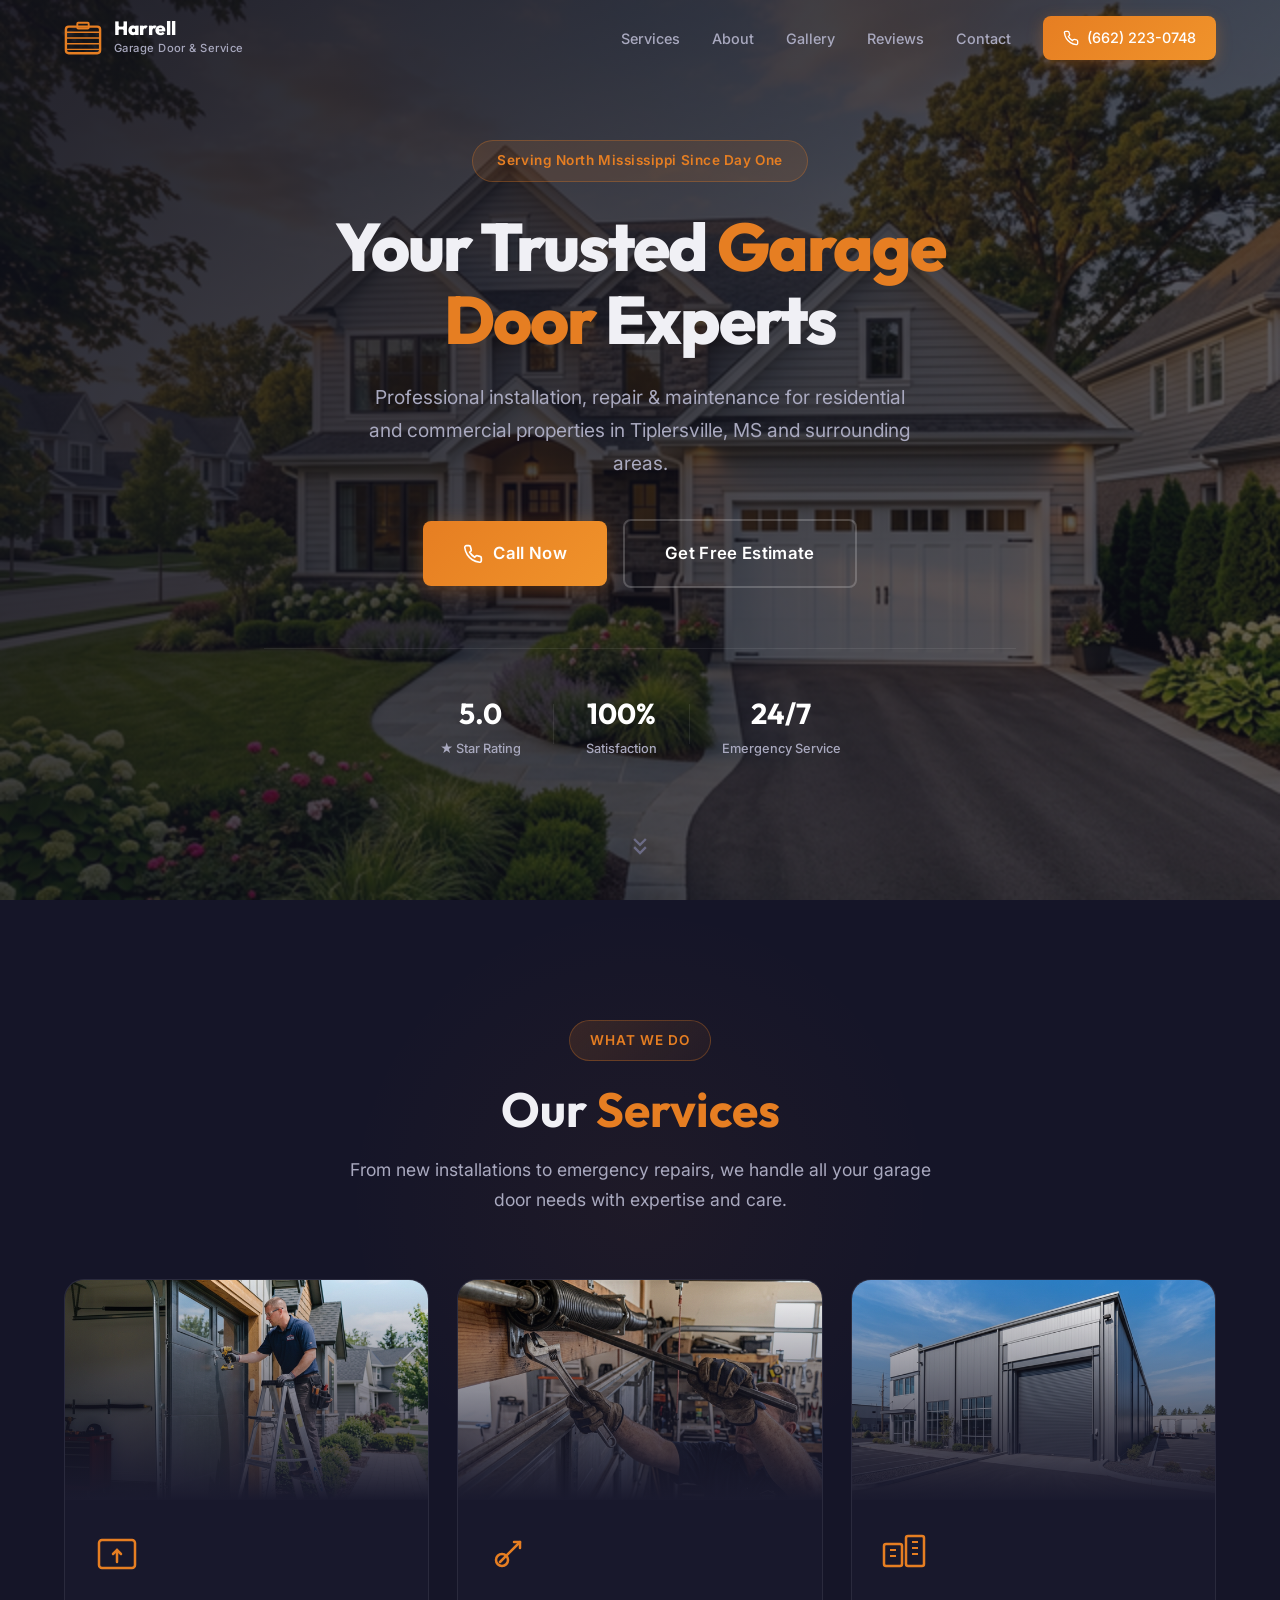
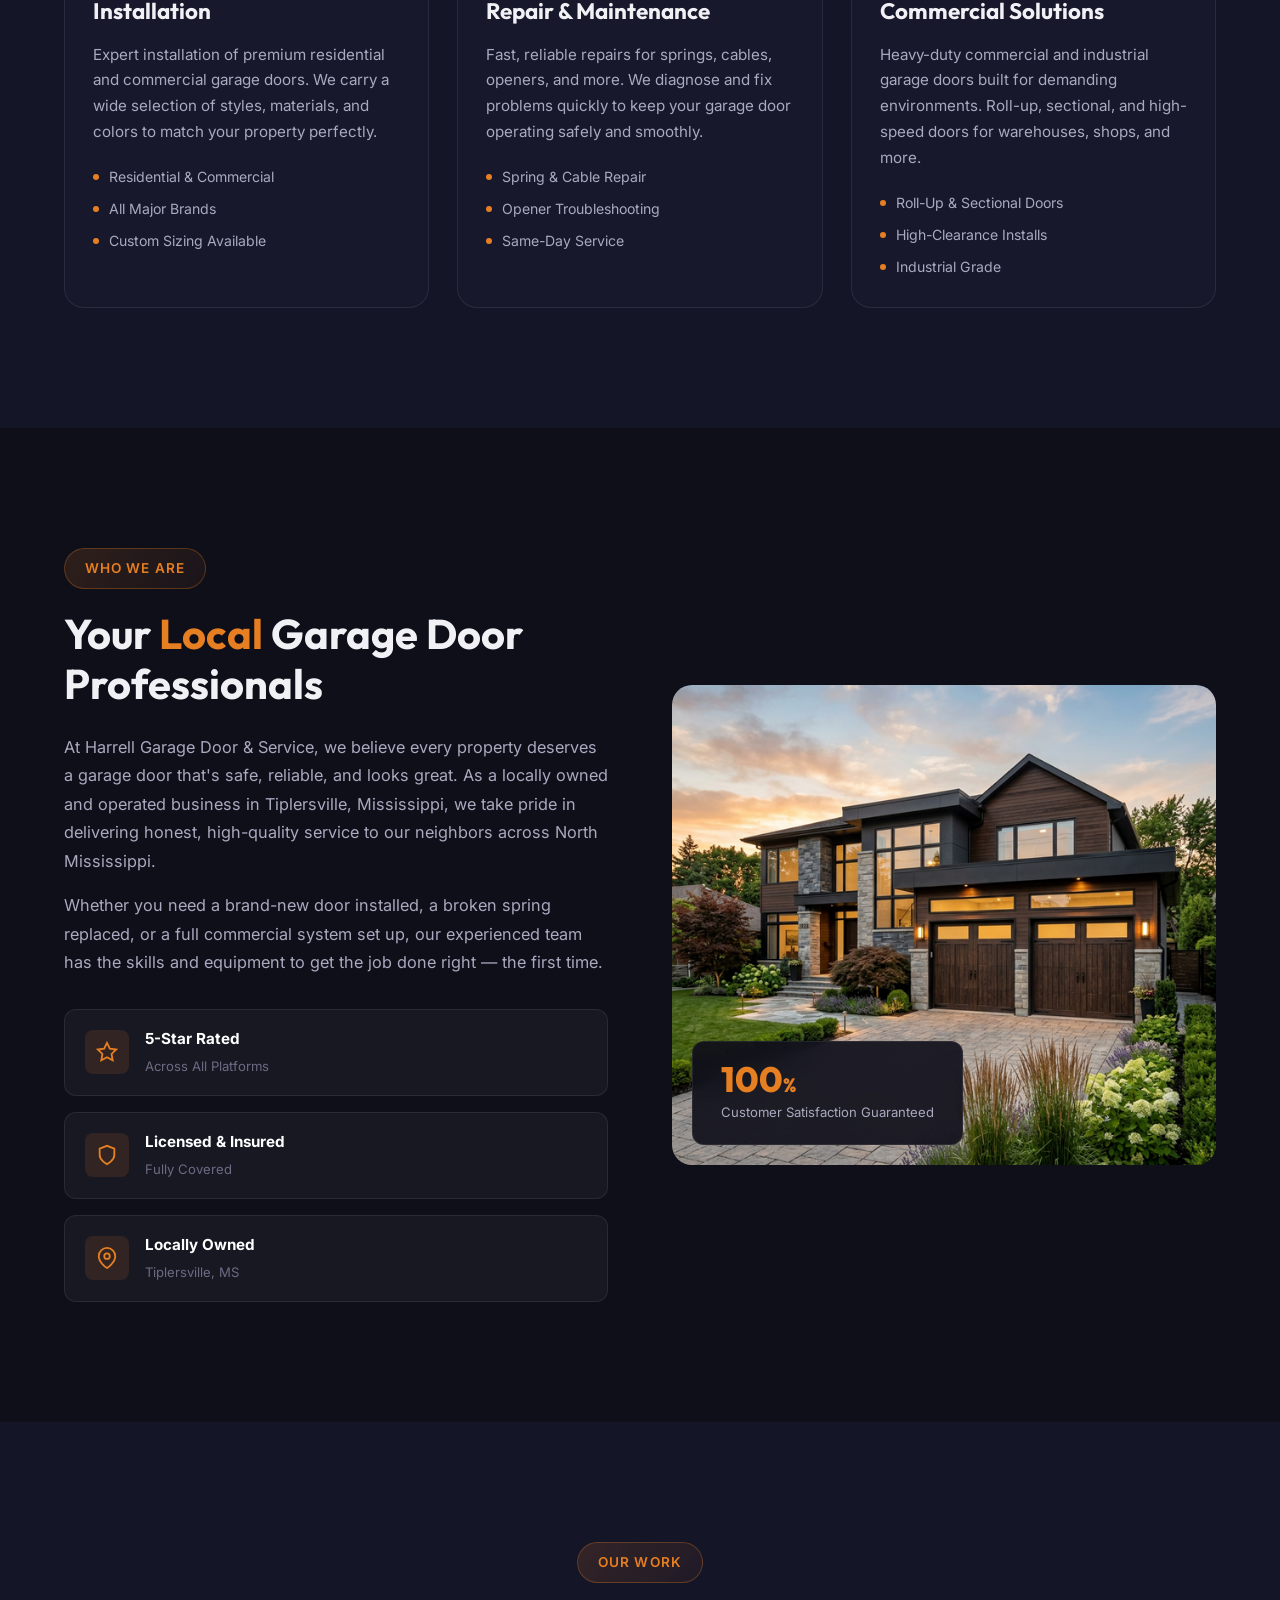
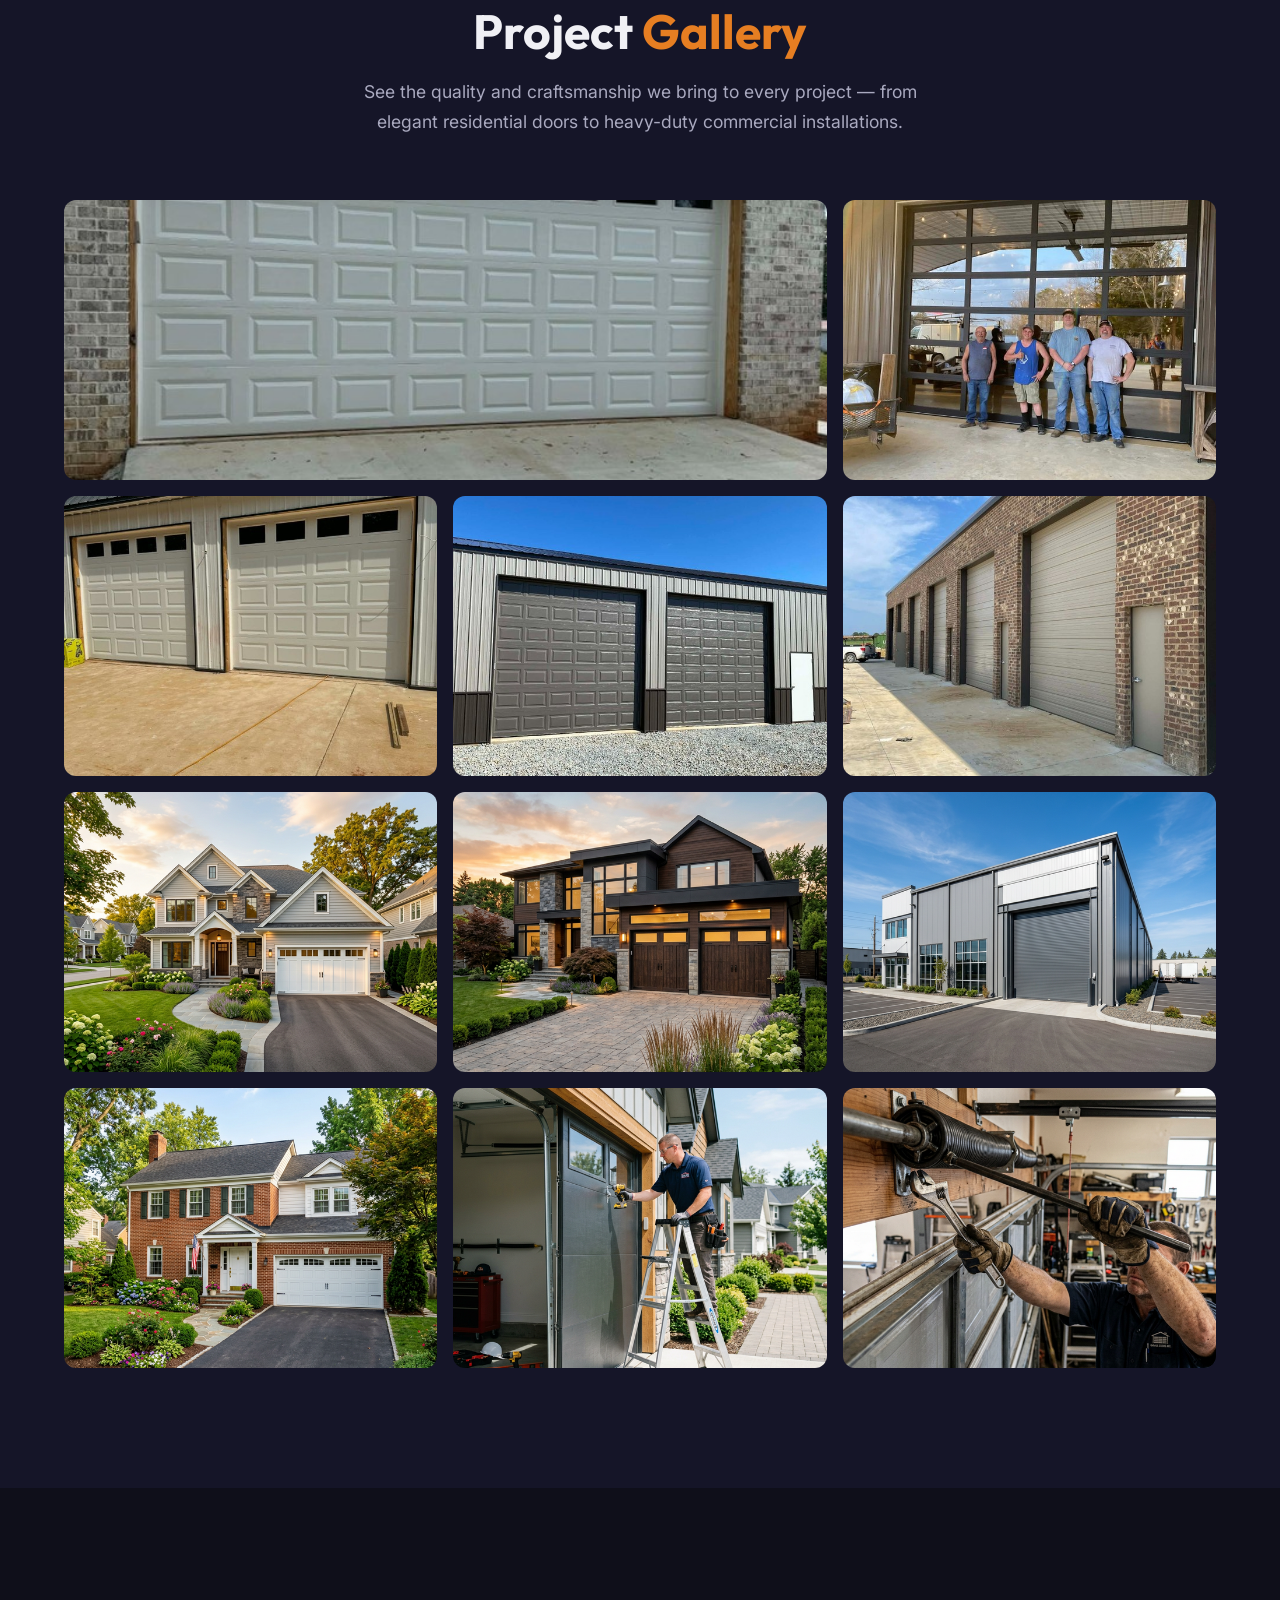
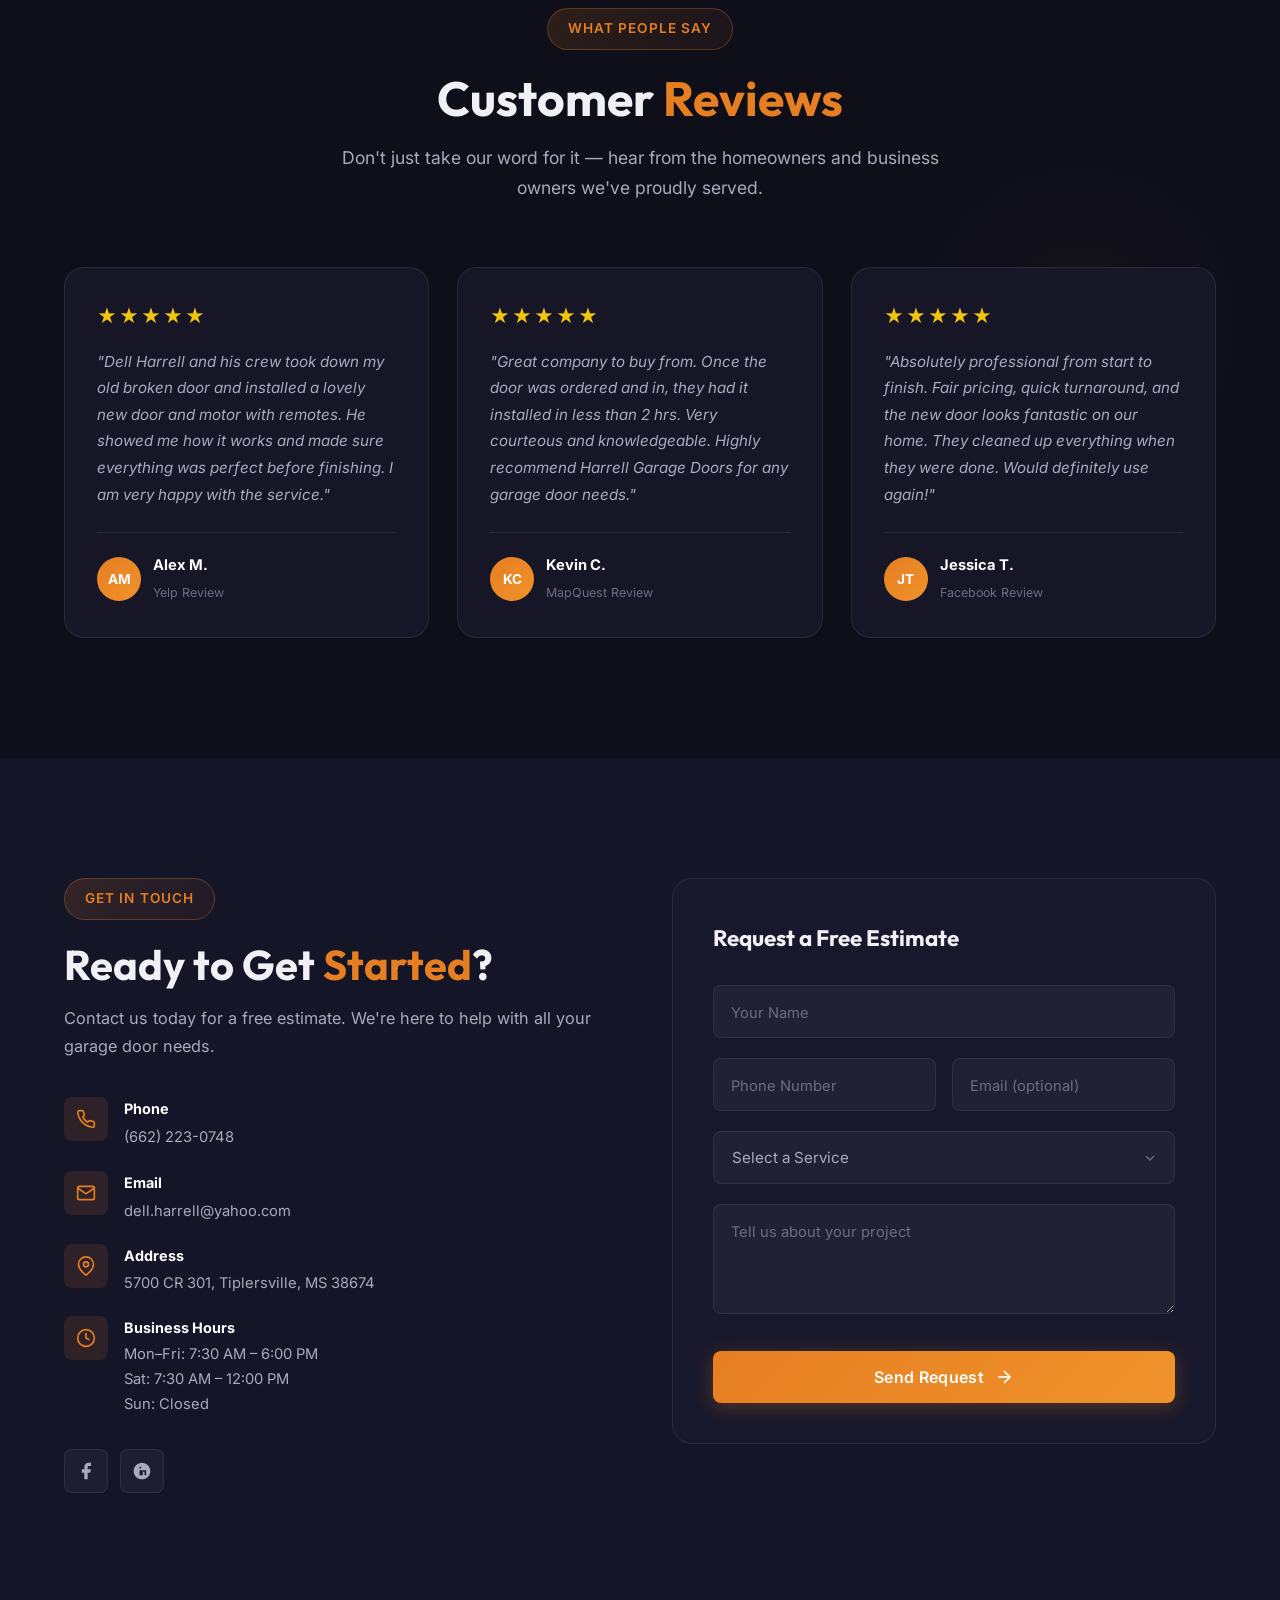
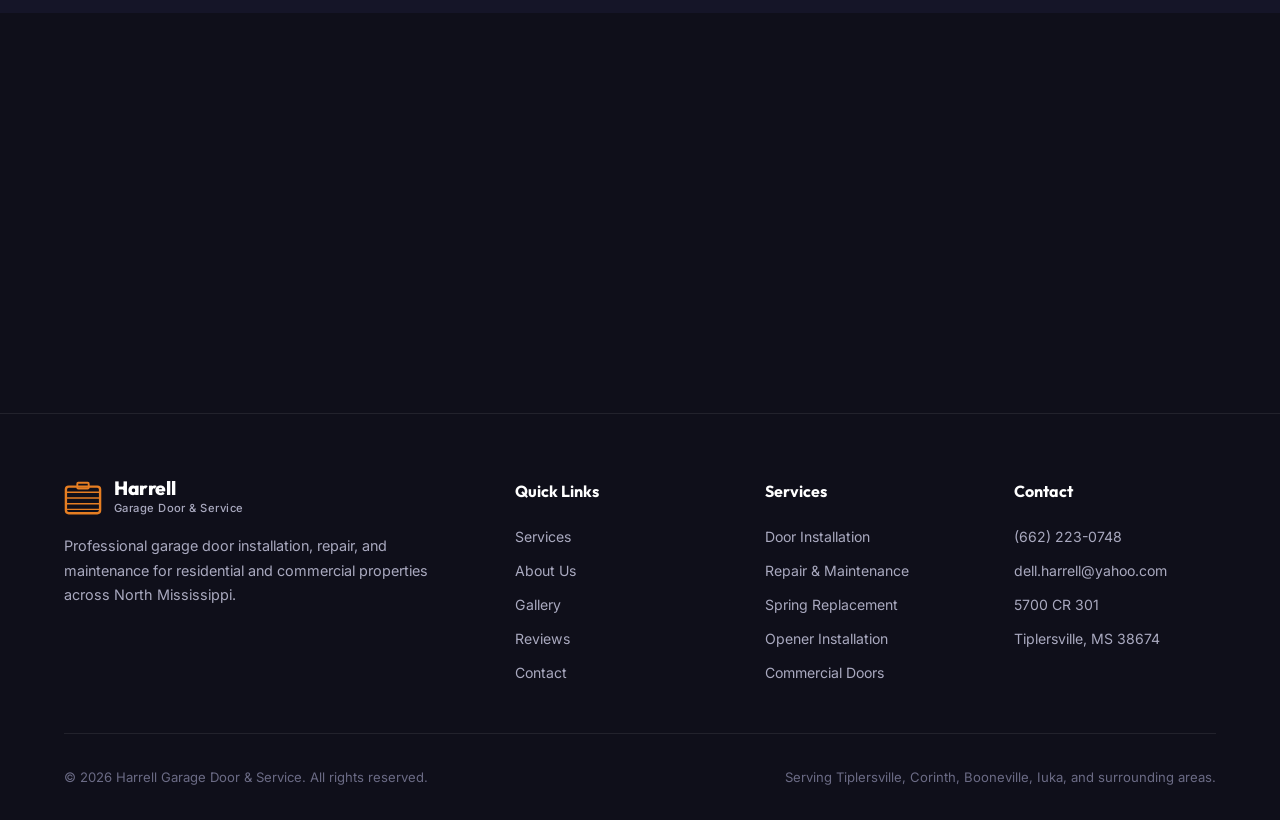
==== commit 3801e385: "Add 5 new gallery images and company logo for social sharing" ====
--- a/index.html
+++ b/index.html
@@ -9,7 +9,13 @@
     <meta property="og:title" content="Harrell Garage Door & Service | Tiplersville, MS">
     <meta property="og:description" content="Professional garage door installation, repair & maintenance serving North Mississippi. 5-star rated. Call (662) 223-0748.">
     <meta property="og:type" content="website">
-    <meta property="og:image" content="images/hero.png">
+    <meta property="og:image" content="images/logo.png">
+    <meta property="og:image:width" content="1024">
+    <meta property="og:image:height" content="683">
+    <meta name="twitter:card" content="summary_large_image">
+    <meta name="twitter:title" content="Harrell Garage Door &amp; Service | Tiplersville, MS">
+    <meta name="twitter:description" content="Professional garage door installation, repair &amp; maintenance serving North Mississippi. 5-star rated. Call (662) 223-0748.">
+    <meta name="twitter:image" content="images/logo.png">
     <link rel="preconnect" href="https://fonts.googleapis.com">
     <link rel="preconnect" href="https://fonts.gstatic.com" crossorigin>
     <link href="https://fonts.googleapis.com/css2?family=Inter:wght@300;400;500;600;700&family=Outfit:wght@400;500;600;700;800&display=swap" rel="stylesheet">
@@ -240,6 +246,36 @@
             </div>
             <div class="gallery-grid" data-animate>
                 <div class="gallery-item gallery-item-lg">
+                    <img src="images/gallery-white-windows.jpg" alt="White garage door with windows on brick home" loading="lazy">
+                    <div class="gallery-overlay">
+                        <span class="gallery-label">Residential with Windows</span>
+                    </div>
+                </div>
+                <div class="gallery-item">
+                    <img src="images/gallery-glass-modern.jpg" alt="Modern full-view glass garage door installation" loading="lazy">
+                    <div class="gallery-overlay">
+                        <span class="gallery-label">Modern Glass Door</span>
+                    </div>
+                </div>
+                <div class="gallery-item">
+                    <img src="images/gallery-double-white.jpg" alt="Double white garage doors on metal building" loading="lazy">
+                    <div class="gallery-overlay">
+                        <span class="gallery-label">Double Door Install</span>
+                    </div>
+                </div>
+                <div class="gallery-item">
+                    <img src="images/gallery-gray-commercial.jpg" alt="Gray commercial garage doors on metal building" loading="lazy">
+                    <div class="gallery-overlay">
+                        <span class="gallery-label">Commercial Gray Doors</span>
+                    </div>
+                </div>
+                <div class="gallery-item">
+                    <img src="images/gallery-brick-rollup.jpg" alt="Commercial roll-up doors on brick building" loading="lazy">
+                    <div class="gallery-overlay">
+                        <span class="gallery-label">Commercial Roll-Up Doors</span>
+                    </div>
+                </div>
+                <div class="gallery-item">
                     <img src="images/hero.png" alt="Modern white garage door on luxury home" loading="lazy">
                     <div class="gallery-overlay">
                         <span class="gallery-label">Residential Installation</span>
@@ -272,7 +308,7 @@
                 <div class="gallery-item">
                     <img src="images/service-repair.png" alt="Garage door spring repair" loading="lazy">
                     <div class="gallery-overlay">
-                        <span class="gallery-label">Spring & Cable Repair</span>
+                        <span class="gallery-label">Spring &amp; Cable Repair</span>
                     </div>
                 </div>
             </div>
@@ -540,7 +576,7 @@
             "bestRating": "5"
         },
         "priceRange": "$$",
-        "image": "images/hero.png",
+        "image": "images/logo.png",
         "sameAs": [
             "https://www.facebook.com/profile.php?id=61551705242362",
             "https://www.yelp.com/biz/harrell-garage-door-and-service-tiplersville"
--- a/index.css
+++ b/index.css
@@ -1307,6 +1307,10 @@
         display: flex;
     }
 
+    .hero {
+        padding-top: 80px;
+    }
+
     .hero h1 {
         font-size: clamp(2rem, 8vw, 3rem);
     }
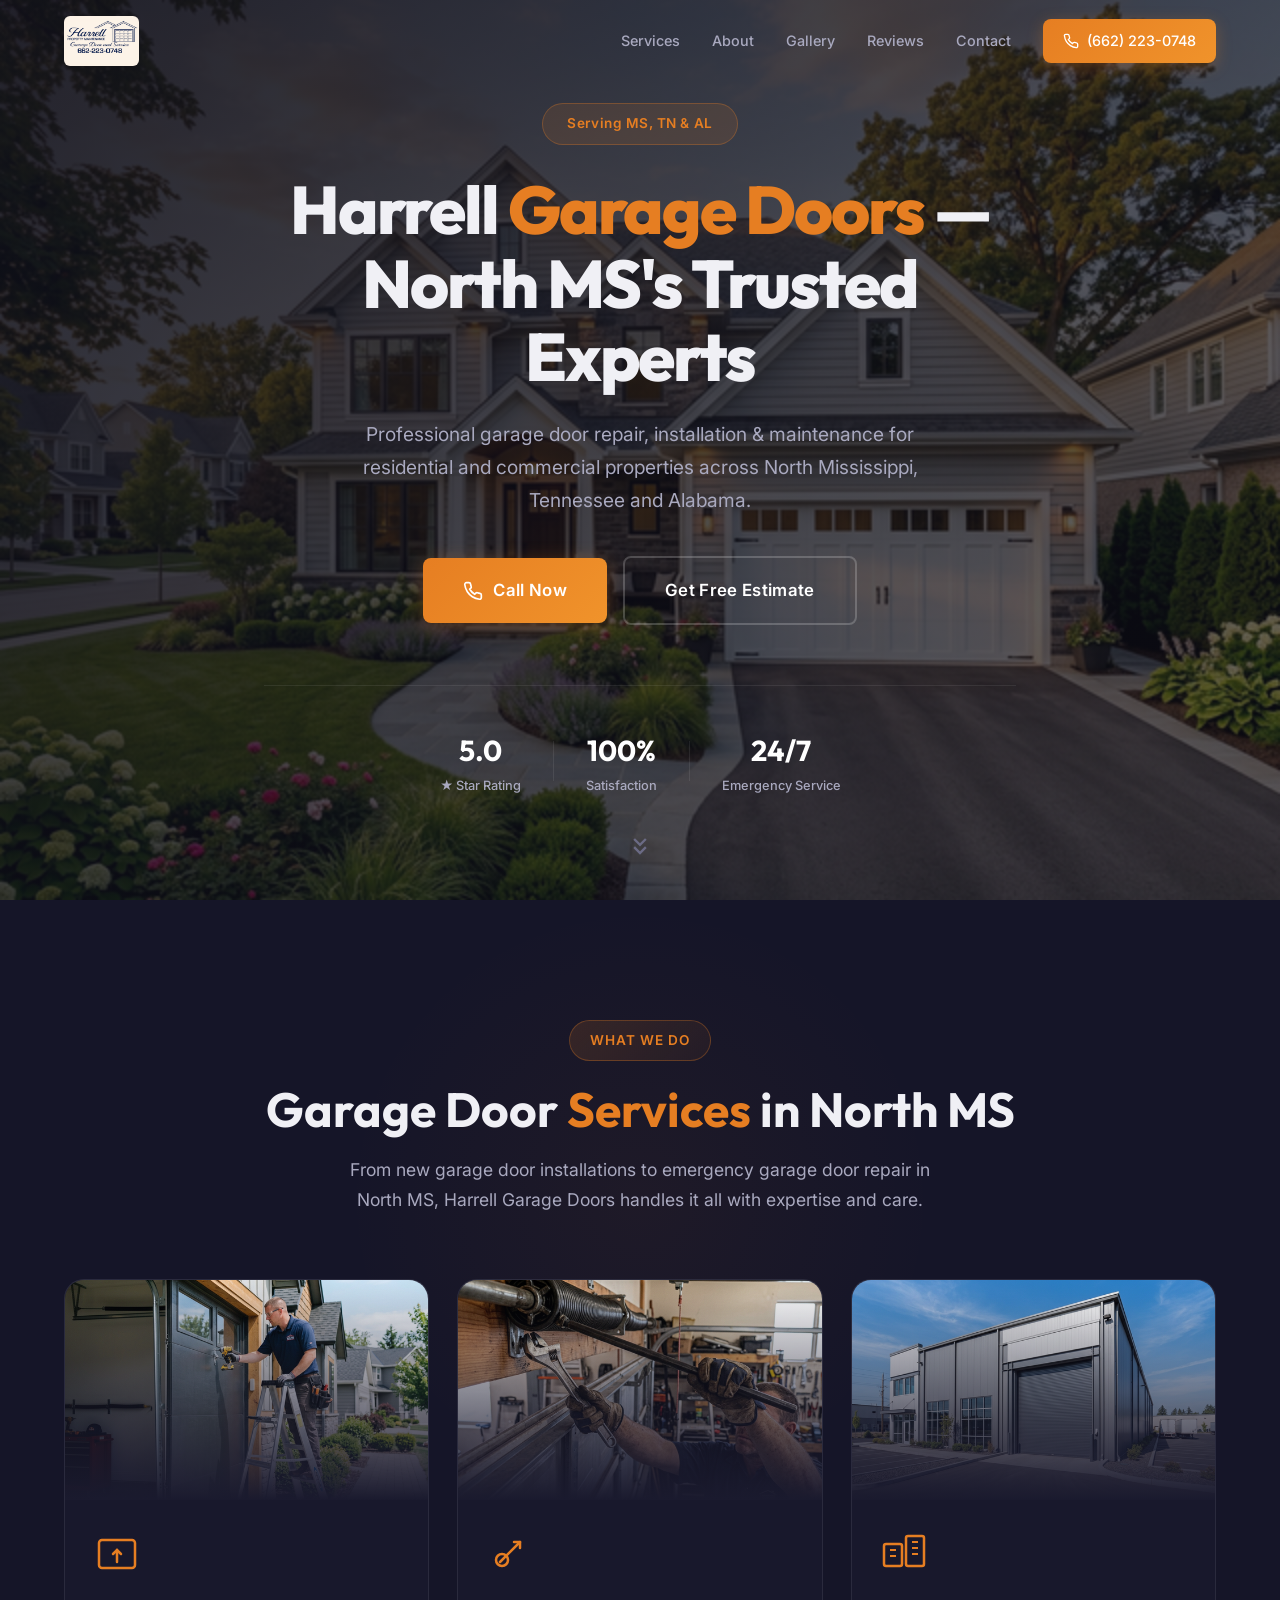
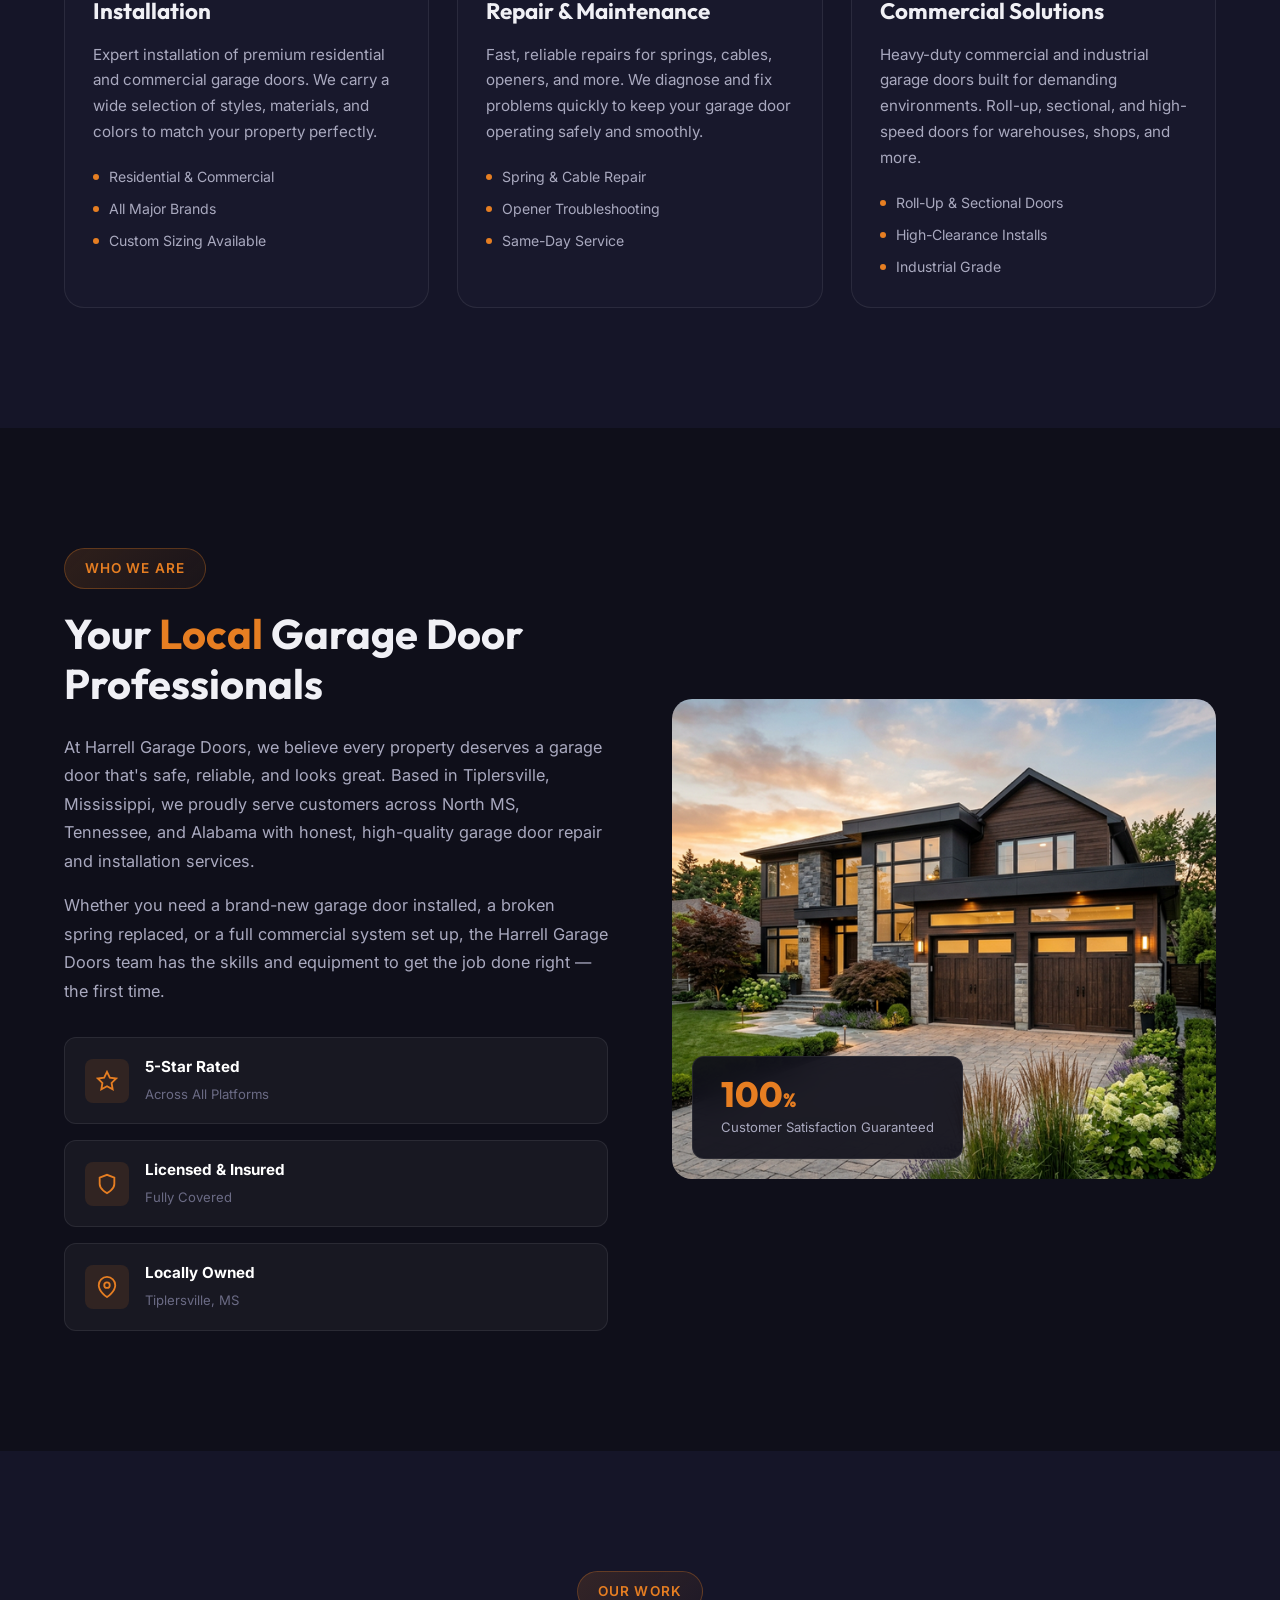
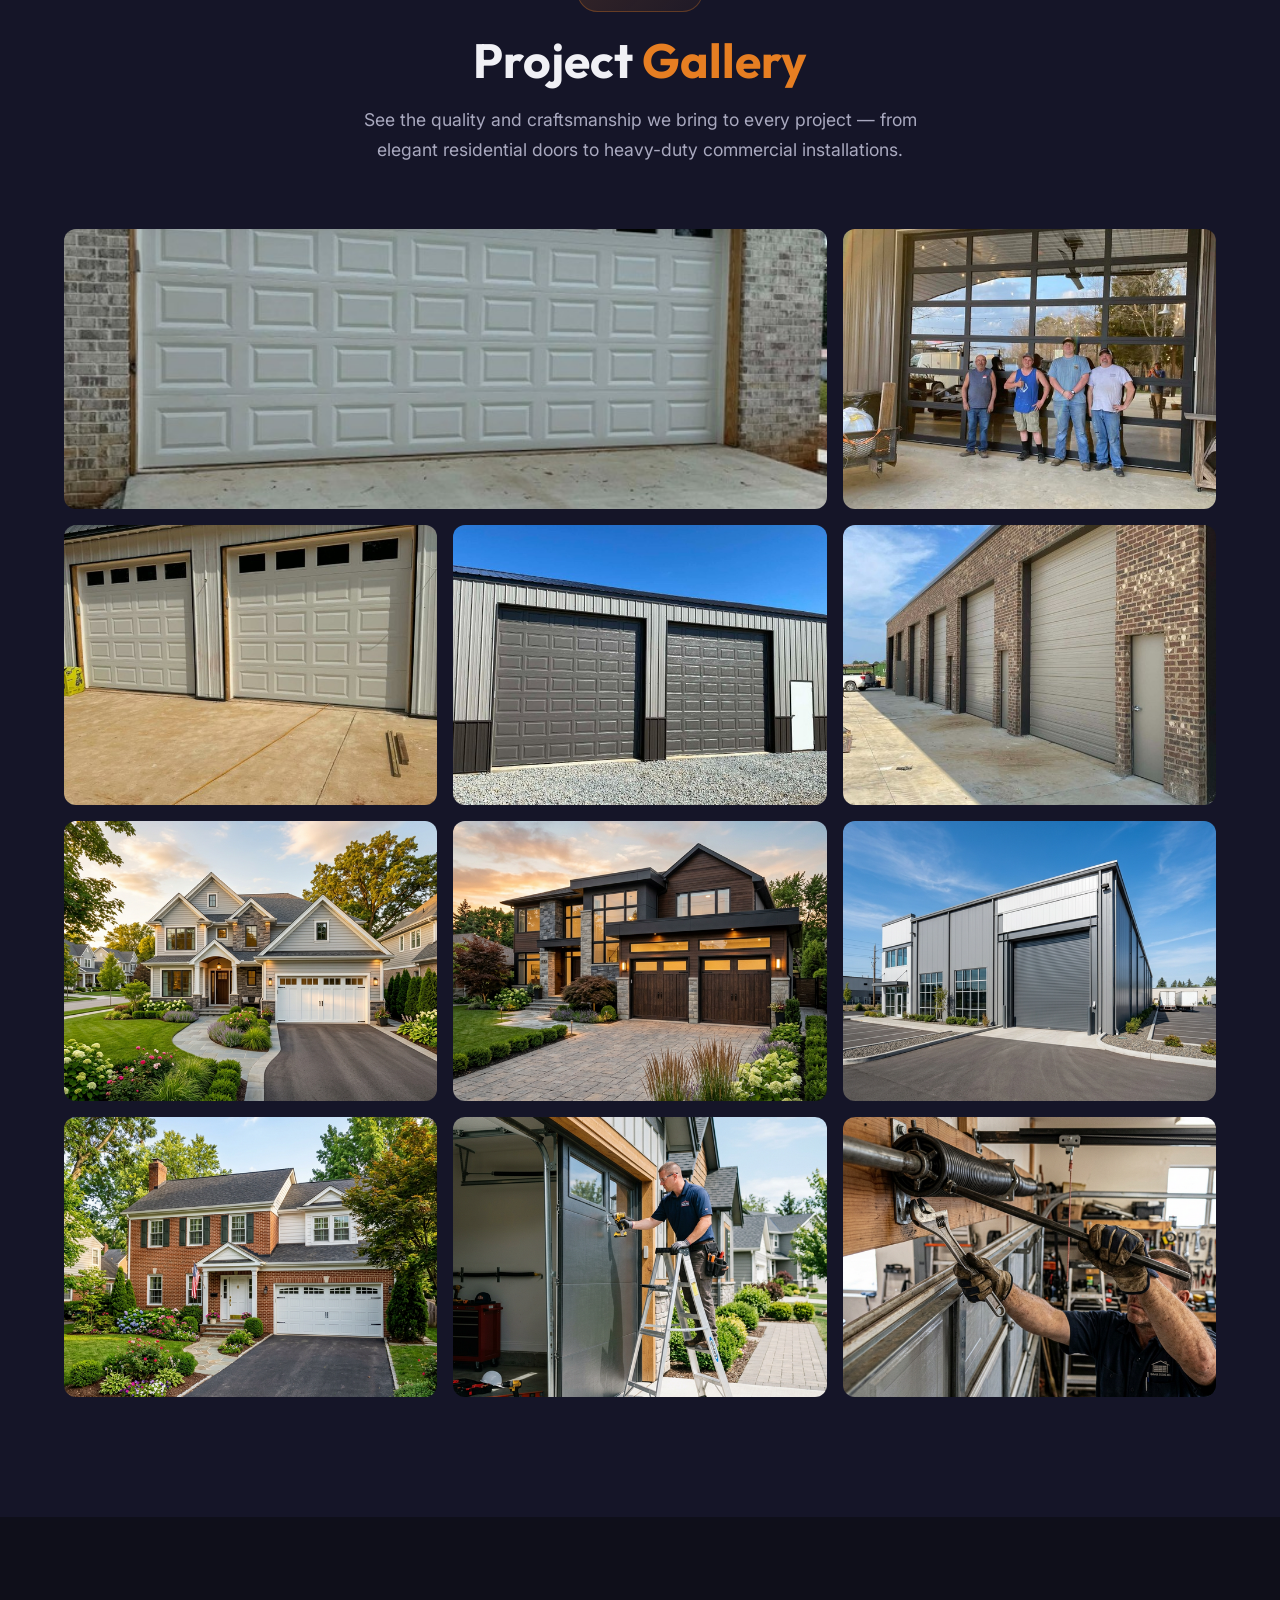
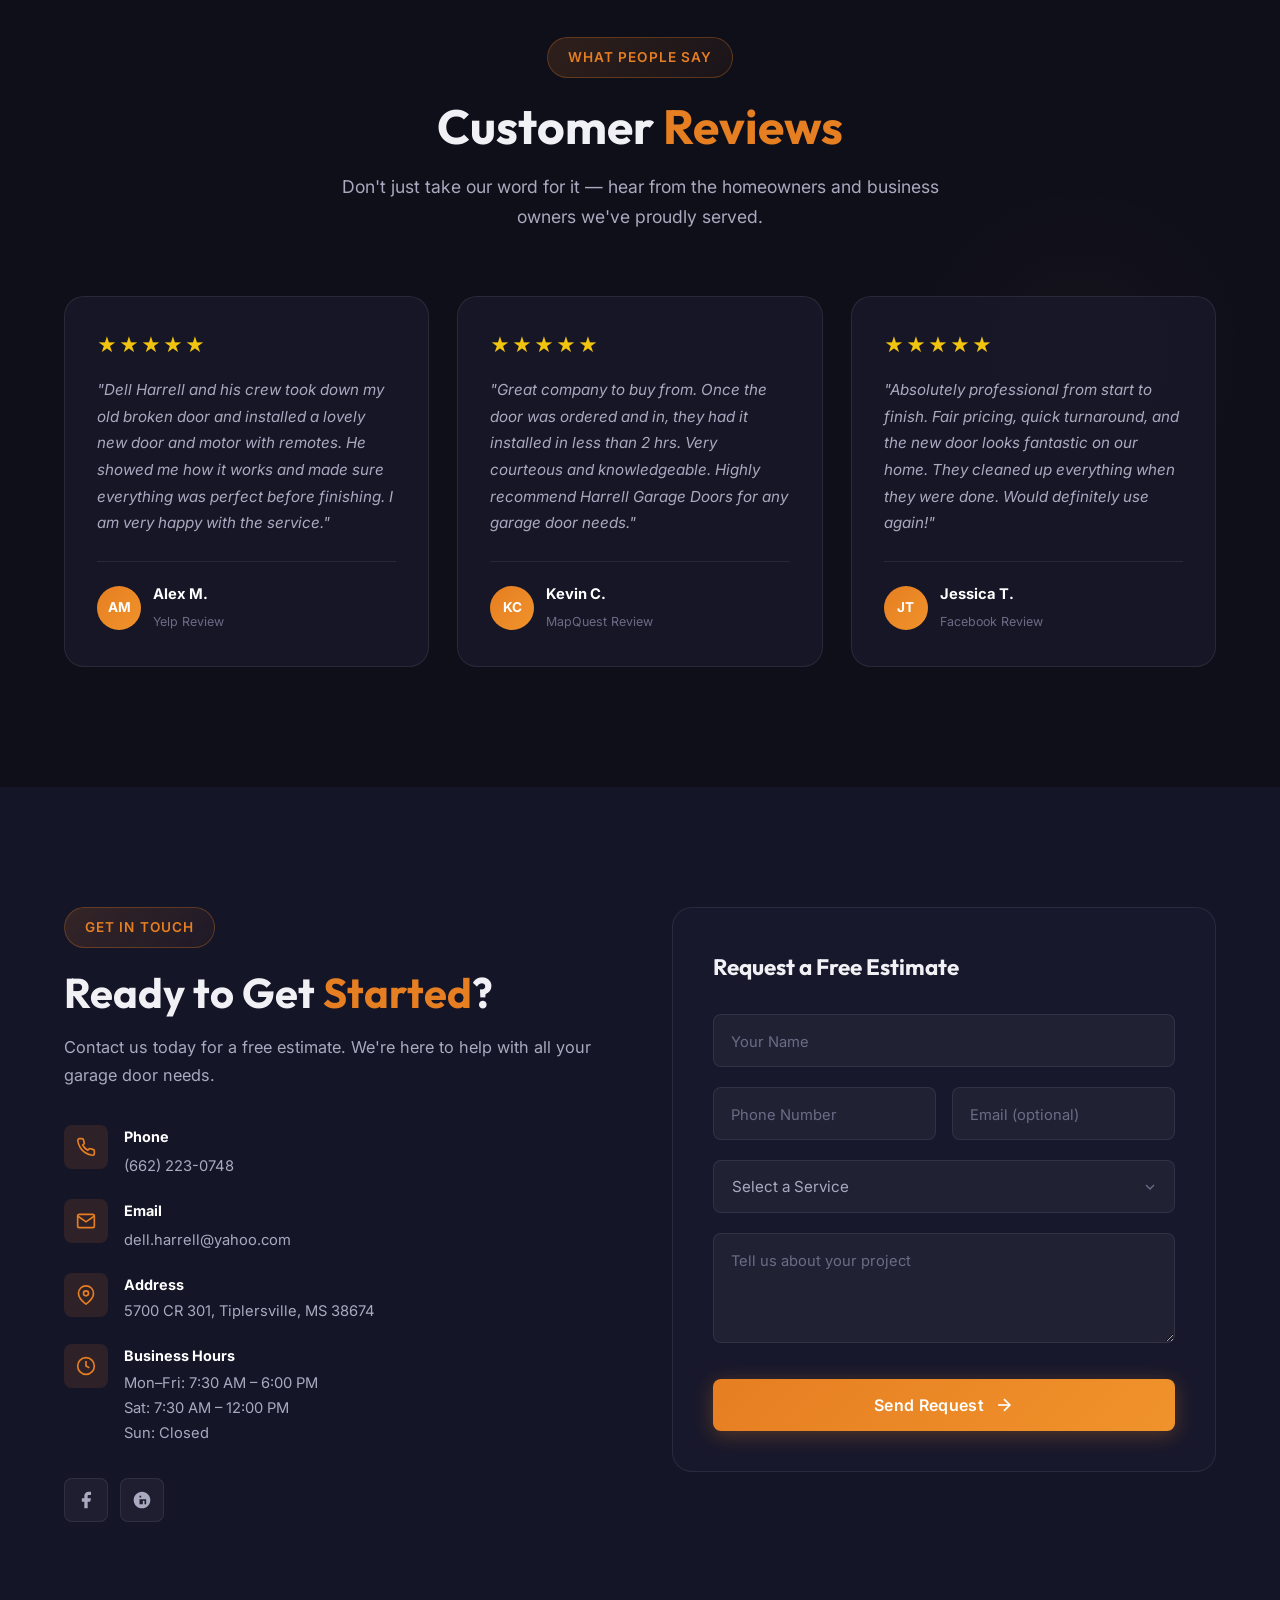
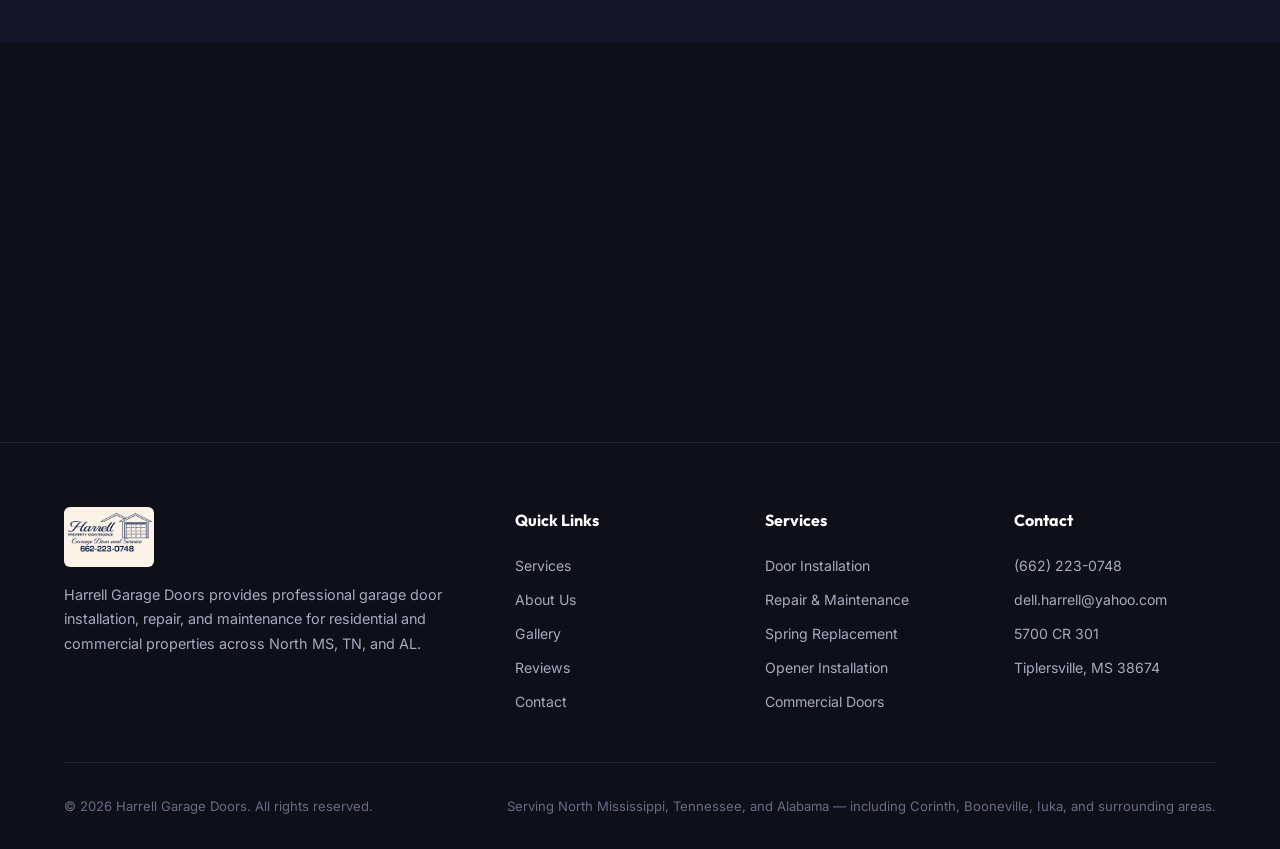
==== commit bbb4b91a: "Add logo to navbar/footer, SEO cleanup for North MS keywords, update social sharing to serve MS TN A" ====
--- a/index.html
+++ b/index.html
@@ -3,18 +3,18 @@
 <head>
     <meta charset="UTF-8">
     <meta name="viewport" content="width=device-width, initial-scale=1.0">
-    <title>Harrell Garage Door & Service | Tiplersville, MS</title>
-    <meta name="description" content="Professional garage door installation, repair & maintenance in Tiplersville, MS and surrounding areas. Residential & commercial. Call (662) 223-0748 for a free estimate.">
-    <meta name="keywords" content="garage door, garage door repair, garage door installation, Tiplersville MS, North Mississippi, commercial garage door, residential garage door">
-    <meta property="og:title" content="Harrell Garage Door & Service | Tiplersville, MS">
-    <meta property="og:description" content="Professional garage door installation, repair & maintenance serving North Mississippi. 5-star rated. Call (662) 223-0748.">
+    <title>Harrell Garage Doors | Garage Door Repair & Installation in North MS, TN & AL</title>
+    <meta name="description" content="Harrell Garage Doors — your trusted source for garage door repair and installation in North MS, TN and AL. Residential & commercial garage doors. Call (662) 223-0748 for a free estimate.">
+    <meta name="keywords" content="Harrell Garage Doors, garage doors in North MS, garage door repair north MS, garage door installation, North Mississippi garage doors, commercial garage door, residential garage door, garage door repair TN, garage door repair AL">
+    <meta property="og:title" content="Harrell Garage Doors | Serving MS, TN and AL">
+    <meta property="og:description" content="Your trusted garage door experts — professional installation, repair & service. Serving MS, TN and AL. 5-star rated. Call (662) 223-0748.">
     <meta property="og:type" content="website">
     <meta property="og:image" content="images/logo.png">
     <meta property="og:image:width" content="1024">
     <meta property="og:image:height" content="683">
     <meta name="twitter:card" content="summary_large_image">
-    <meta name="twitter:title" content="Harrell Garage Door &amp; Service | Tiplersville, MS">
-    <meta name="twitter:description" content="Professional garage door installation, repair &amp; maintenance serving North Mississippi. 5-star rated. Call (662) 223-0748.">
+    <meta name="twitter:title" content="Harrell Garage Doors | Serving MS, TN and AL">
+    <meta name="twitter:description" content="Your trusted garage door experts — professional installation, repair & service. Serving MS, TN and AL. 5-star rated. Call (662) 223-0748.">
     <meta name="twitter:image" content="images/logo.png">
     <link rel="preconnect" href="https://fonts.googleapis.com">
     <link rel="preconnect" href="https://fonts.gstatic.com" crossorigin>
@@ -26,20 +26,7 @@
     <nav class="navbar" id="navbar">
         <div class="nav-container">
             <a href="#hero" class="nav-logo">
-                <span class="logo-icon">
-                    <svg viewBox="0 0 40 40" fill="none" xmlns="http://www.w3.org/2000/svg">
-                        <rect x="2" y="8" width="36" height="28" rx="3" stroke="currentColor" stroke-width="2.5"/>
-                        <line x1="2" y1="14" x2="38" y2="14" stroke="currentColor" stroke-width="1.5"/>
-                        <line x1="2" y1="20" x2="38" y2="20" stroke="currentColor" stroke-width="1.5"/>
-                        <line x1="2" y1="26" x2="38" y2="26" stroke="currentColor" stroke-width="1.5"/>
-                        <line x1="2" y1="32" x2="38" y2="32" stroke="currentColor" stroke-width="1.5"/>
-                        <rect x="14" y="4" width="12" height="6" rx="1" stroke="currentColor" stroke-width="2"/>
-                    </svg>
-                </span>
-                <div class="logo-text">
-                    <span class="logo-name">Harrell</span>
-                    <span class="logo-tagline">Garage Door & Service</span>
-                </div>
+                <img src="images/logo.png" alt="Harrell Garage Door & Service" class="nav-logo-img">
             </a>
             <ul class="nav-links" id="nav-links">
                 <li><a href="#services">Services</a></li>
@@ -63,13 +50,13 @@
     <!-- Hero Section -->
     <section class="hero" id="hero">
         <div class="hero-bg">
-            <img src="images/hero.png" alt="Beautiful home with premium garage door" loading="eager">
+            <img src="images/hero.png" alt="Harrell Garage Doors — garage door installation and repair in North MS" loading="eager">
             <div class="hero-overlay"></div>
         </div>
         <div class="hero-content">
-            <div class="hero-badge">Serving North Mississippi Since Day One</div>
-            <h1>Your Trusted <span class="text-accent">Garage Door</span> Experts</h1>
-            <p class="hero-subtitle">Professional installation, repair & maintenance for residential and commercial properties in Tiplersville, MS and surrounding areas.</p>
+            <div class="hero-badge">Serving MS, TN & AL</div>
+            <h1>Harrell <span class="text-accent">Garage Doors</span> — North MS's Trusted Experts</h1>
+            <p class="hero-subtitle">Professional garage door repair, installation & maintenance for residential and commercial properties across North Mississippi, Tennessee and Alabama.</p>
             <div class="hero-actions">
                 <a href="tel:6622230748" class="btn btn-primary btn-lg">
                     <svg class="btn-icon" viewBox="0 0 24 24" fill="none" stroke="currentColor" stroke-width="2"><path d="M22 16.92v3a2 2 0 0 1-2.18 2 19.79 19.79 0 0 1-8.63-3.07 19.5 19.5 0 0 1-6-6 19.79 19.79 0 0 1-3.07-8.67A2 2 0 0 1 4.11 2h3a2 2 0 0 1 2 1.72 12.84 12.84 0 0 0 .7 2.81 2 2 0 0 1-.45 2.11L8.09 9.91a16 16 0 0 0 6 6l1.27-1.27a2 2 0 0 1 2.11-.45 12.84 12.84 0 0 0 2.81.7A2 2 0 0 1 22 16.92z"/></svg>
@@ -106,13 +93,13 @@
         <div class="container">
             <div class="section-header" data-animate>
                 <span class="section-tag">What We Do</span>
-                <h2>Our <span class="text-accent">Services</span></h2>
-                <p class="section-description">From new installations to emergency repairs, we handle all your garage door needs with expertise and care.</p>
+                <h2>Garage Door <span class="text-accent">Services</span> in North MS</h2>
+                <p class="section-description">From new garage door installations to emergency garage door repair in North MS, Harrell Garage Doors handles it all with expertise and care.</p>
             </div>
             <div class="services-grid">
                 <div class="service-card" data-animate>
                     <div class="service-image">
-                        <img src="images/service-installation.png" alt="Garage door installation" loading="lazy">
+                        <img src="images/service-installation.png" alt="Garage door installation in North MS by Harrell Garage Doors" loading="lazy">
                         <div class="service-image-overlay"></div>
                     </div>
                     <div class="service-content">
@@ -191,8 +178,8 @@
                 <div class="about-content" data-animate>
                     <span class="section-tag">Who We Are</span>
                     <h2>Your <span class="text-accent">Local</span> Garage Door Professionals</h2>
-                    <p>At Harrell Garage Door & Service, we believe every property deserves a garage door that's safe, reliable, and looks great. As a locally owned and operated business in Tiplersville, Mississippi, we take pride in delivering honest, high-quality service to our neighbors across North Mississippi.</p>
-                    <p>Whether you need a brand-new door installed, a broken spring replaced, or a full commercial system set up, our experienced team has the skills and equipment to get the job done right — the first time.</p>
+                    <p>At Harrell Garage Doors, we believe every property deserves a garage door that's safe, reliable, and looks great. Based in Tiplersville, Mississippi, we proudly serve customers across North MS, Tennessee, and Alabama with honest, high-quality garage door repair and installation services.</p>
+                    <p>Whether you need a brand-new garage door installed, a broken spring replaced, or a full commercial system set up, the Harrell Garage Doors team has the skills and equipment to get the job done right — the first time.</p>
                     <div class="about-badges">
                         <div class="badge">
                             <div class="badge-icon">
@@ -225,7 +212,7 @@
                 </div>
                 <div class="about-visual" data-animate>
                     <div class="about-image-wrapper">
-                        <img src="images/gallery-residential.png" alt="Harrell Garage Doors completed project" loading="lazy">
+                        <img src="images/gallery-residential.png" alt="Harrell Garage Doors — garage door repair and installation in North MS" loading="lazy">
                         <div class="about-experience">
                             <span class="exp-number">100<small>%</small></span>
                             <span class="exp-label">Customer Satisfaction Guaranteed</span>
@@ -483,22 +470,9 @@
             <div class="footer-grid">
                 <div class="footer-brand">
                     <a href="#hero" class="nav-logo">
-                        <span class="logo-icon">
-                            <svg viewBox="0 0 40 40" fill="none" xmlns="http://www.w3.org/2000/svg">
-                                <rect x="2" y="8" width="36" height="28" rx="3" stroke="currentColor" stroke-width="2.5"/>
-                                <line x1="2" y1="14" x2="38" y2="14" stroke="currentColor" stroke-width="1.5"/>
-                                <line x1="2" y1="20" x2="38" y2="20" stroke="currentColor" stroke-width="1.5"/>
-                                <line x1="2" y1="26" x2="38" y2="26" stroke="currentColor" stroke-width="1.5"/>
-                                <line x1="2" y1="32" x2="38" y2="32" stroke="currentColor" stroke-width="1.5"/>
-                                <rect x="14" y="4" width="12" height="6" rx="1" stroke="currentColor" stroke-width="2"/>
-                            </svg>
-                        </span>
-                        <div class="logo-text">
-                            <span class="logo-name">Harrell</span>
-                            <span class="logo-tagline">Garage Door & Service</span>
-                        </div>
+                        <img src="images/logo.png" alt="Harrell Garage Door & Service" class="footer-logo-img">
                     </a>
-                    <p>Professional garage door installation, repair, and maintenance for residential and commercial properties across North Mississippi.</p>
+                    <p>Harrell Garage Doors provides professional garage door installation, repair, and maintenance for residential and commercial properties across North MS, TN, and AL.</p>
                 </div>
                 <div class="footer-links-group">
                     <h4>Quick Links</h4>
@@ -531,8 +505,8 @@
                 </div>
             </div>
             <div class="footer-bottom">
-                <p>&copy; 2026 Harrell Garage Door & Service. All rights reserved.</p>
-                <p>Serving Tiplersville, Corinth, Booneville, Iuka, and surrounding areas.</p>
+                <p>&copy; 2026 Harrell Garage Doors. All rights reserved.</p>
+                <p>Serving North Mississippi, Tennessee, and Alabama — including Corinth, Booneville, Iuka, and surrounding areas.</p>
             </div>
         </div>
     </footer>
@@ -542,8 +516,8 @@
     {
         "@context": "https://schema.org",
         "@type": "LocalBusiness",
-        "name": "Harrell Garage Door & Service",
-        "description": "Professional garage door installation, repair & maintenance in Tiplersville, MS and surrounding areas.",
+        "name": "Harrell Garage Doors",
+        "description": "Harrell Garage Doors — professional garage door repair and installation in North MS, TN and AL. Residential & commercial.",
         "url": "https://harrellgaragedoors.com",
         "telephone": "+16622230748",
         "email": "dell.harrell@yahoo.com",
@@ -581,7 +555,7 @@
             "https://www.facebook.com/profile.php?id=61551705242362",
             "https://www.yelp.com/biz/harrell-garage-door-and-service-tiplersville"
         ],
-        "areaServed": ["Tiplersville", "Corinth", "Booneville", "Iuka", "North Mississippi"]
+        "areaServed": ["North Mississippi", "Mississippi", "Tennessee", "Alabama", "Tiplersville", "Corinth", "Booneville", "Iuka"]
     }
     </script>
 
--- a/index.css
+++ b/index.css
@@ -228,7 +228,18 @@
 .nav-logo {
     display: flex;
     align-items: center;
-    gap: 12px;
+}
+
+.nav-logo-img {
+    height: 50px;
+    width: auto;
+    border-radius: 6px;
+}
+
+.footer-logo-img {
+    height: 60px;
+    width: auto;
+    border-radius: 6px;
 }
 
 .logo-icon {
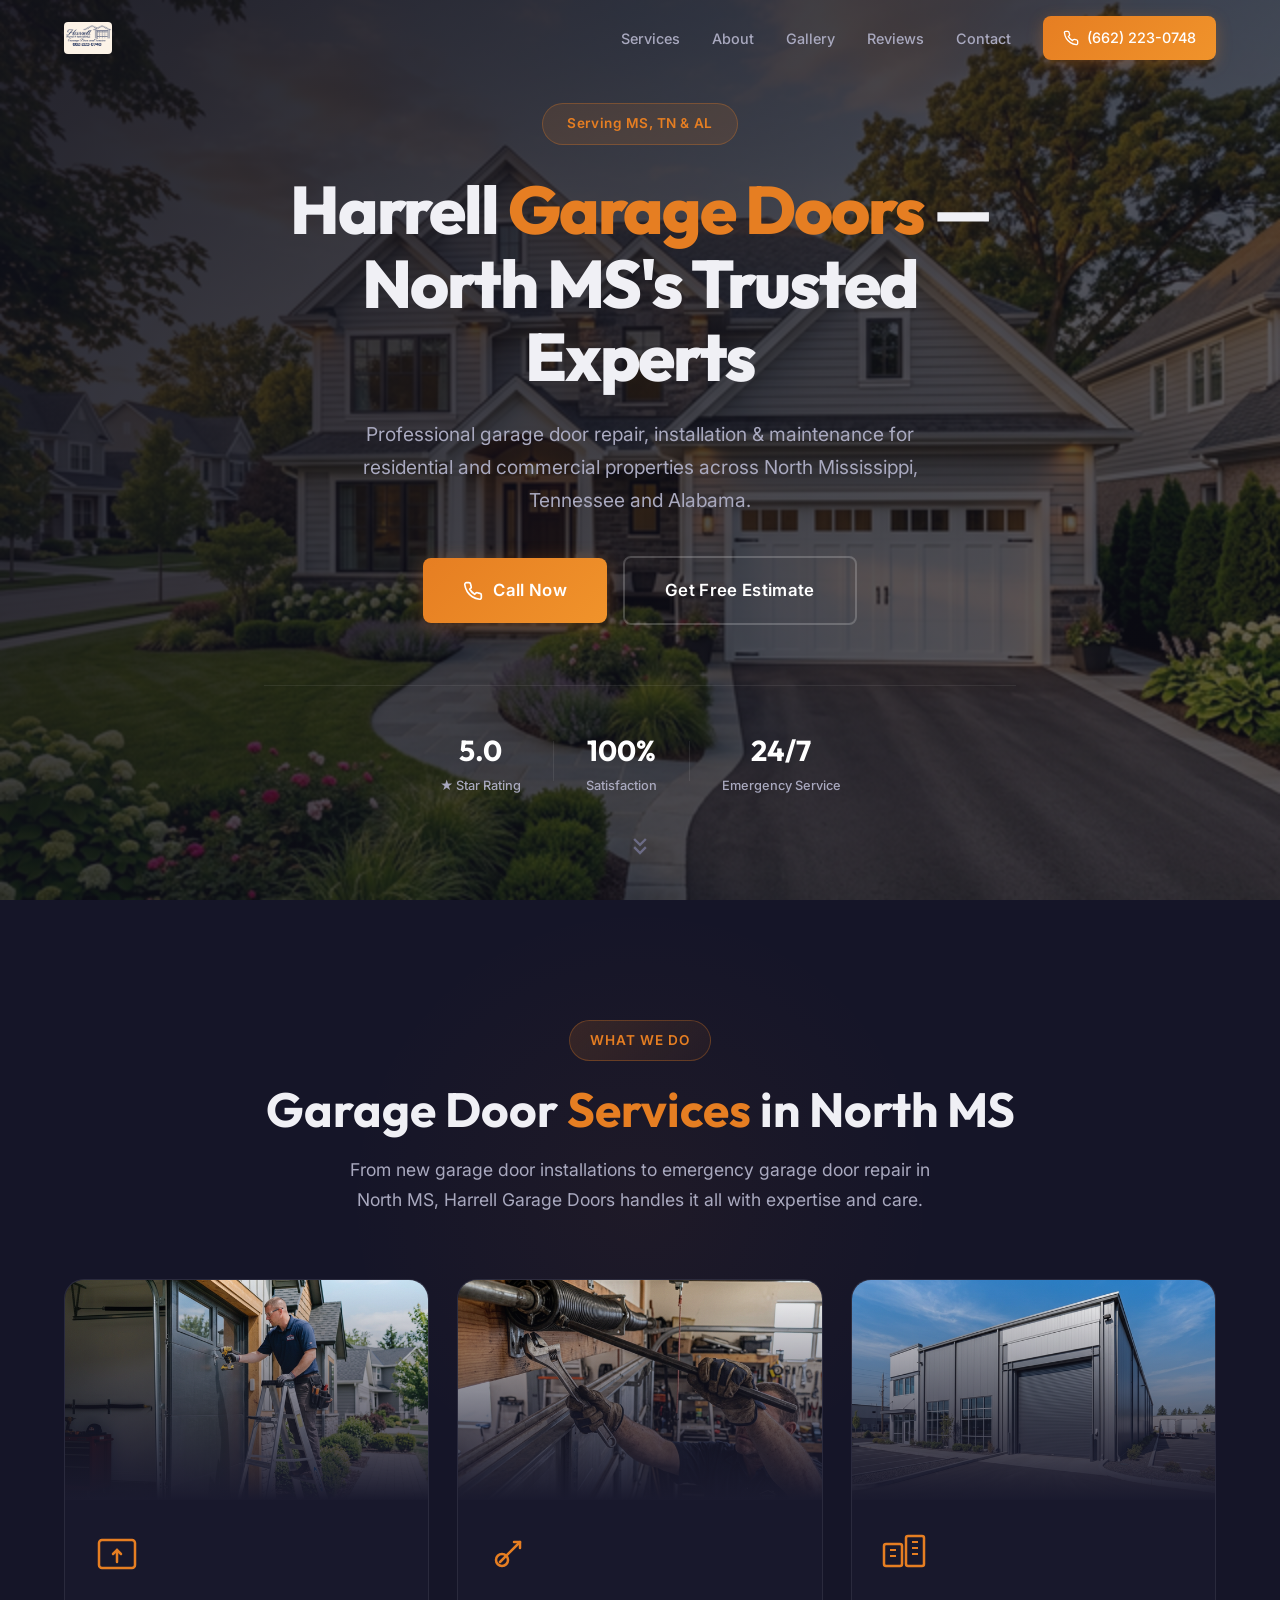
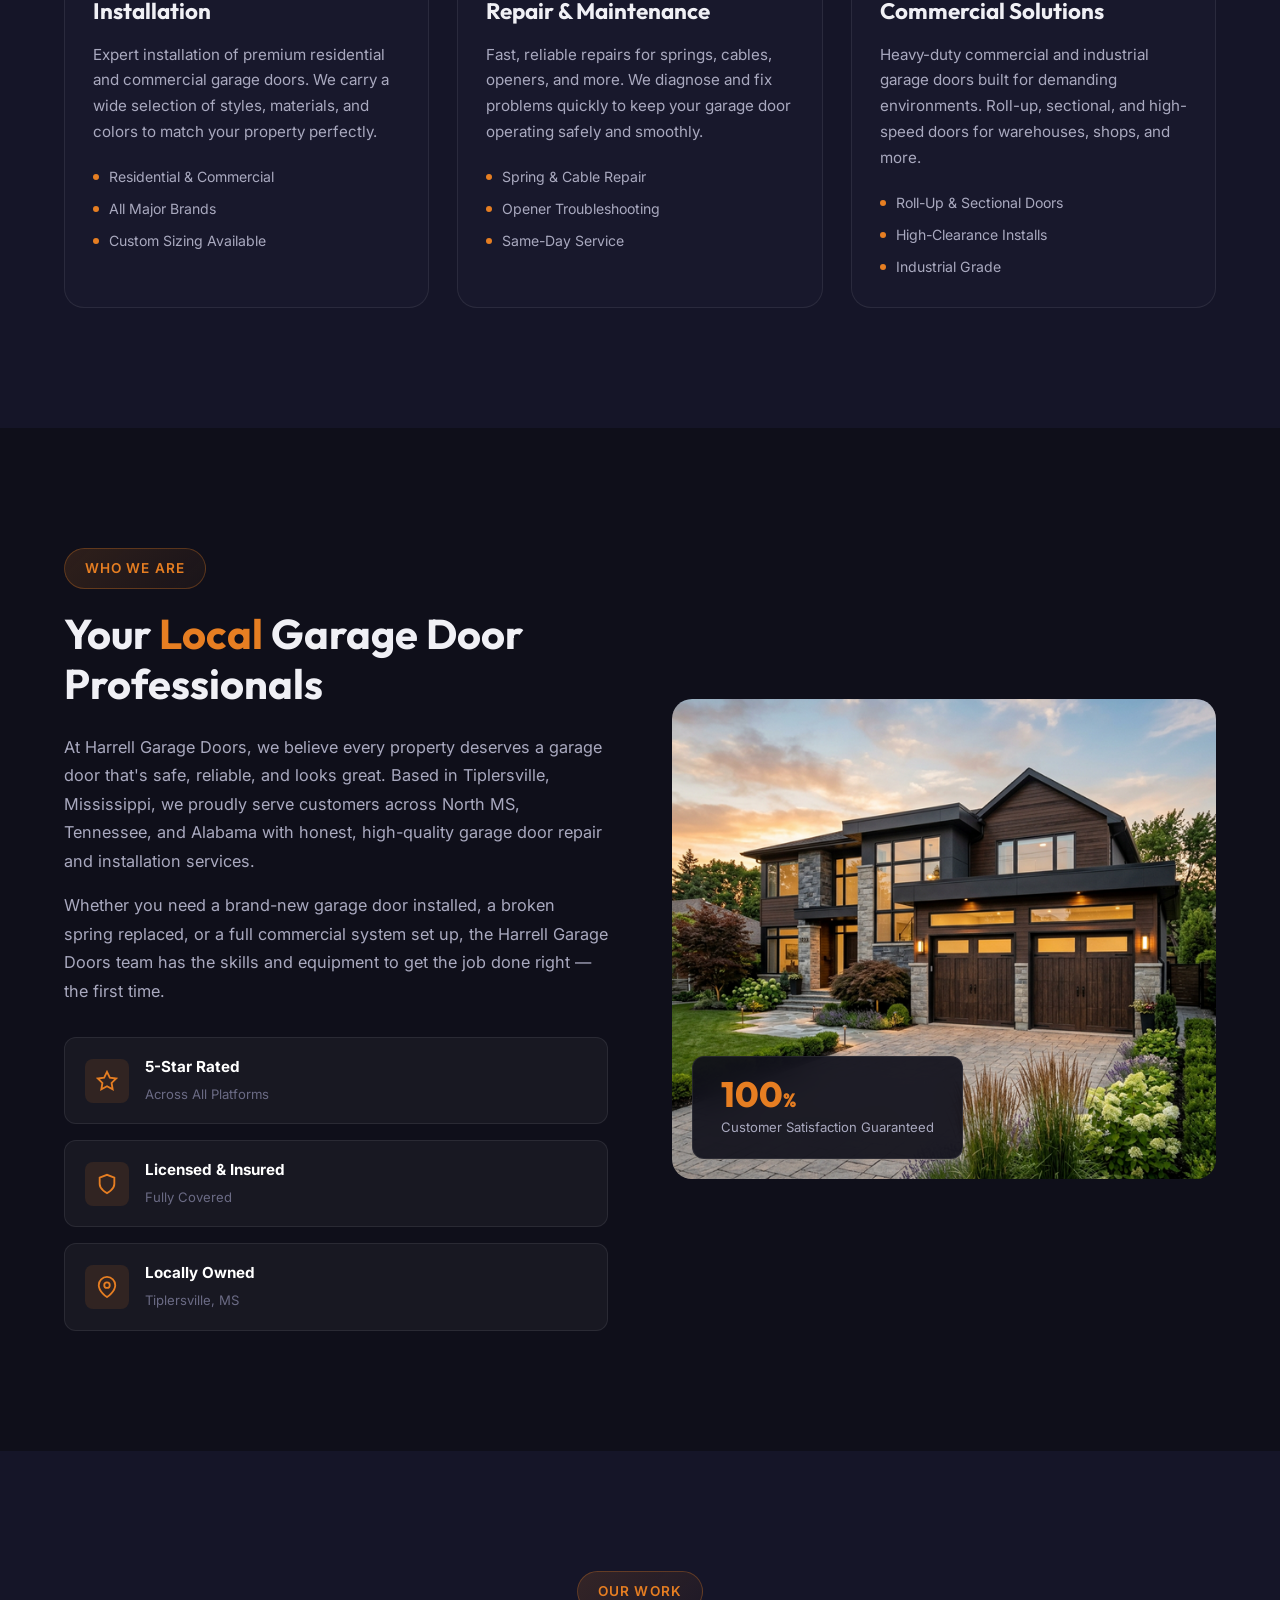
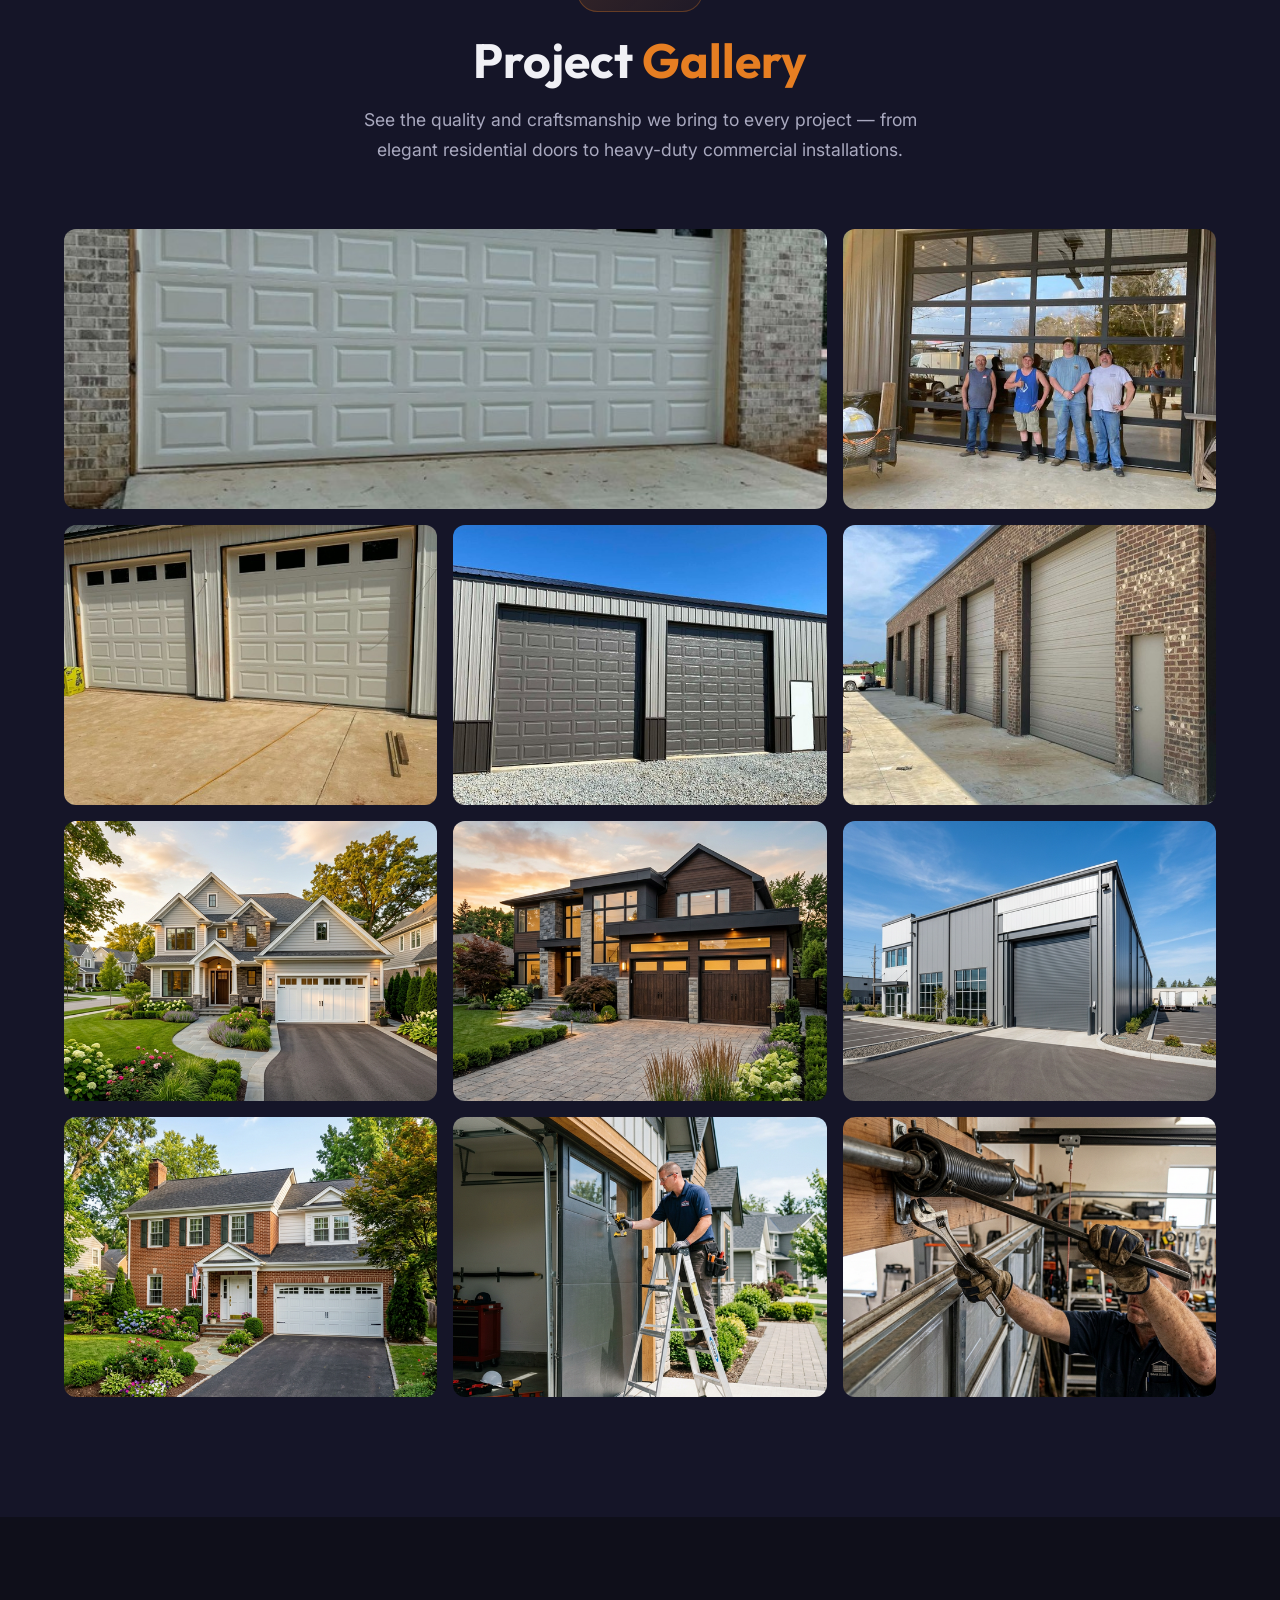
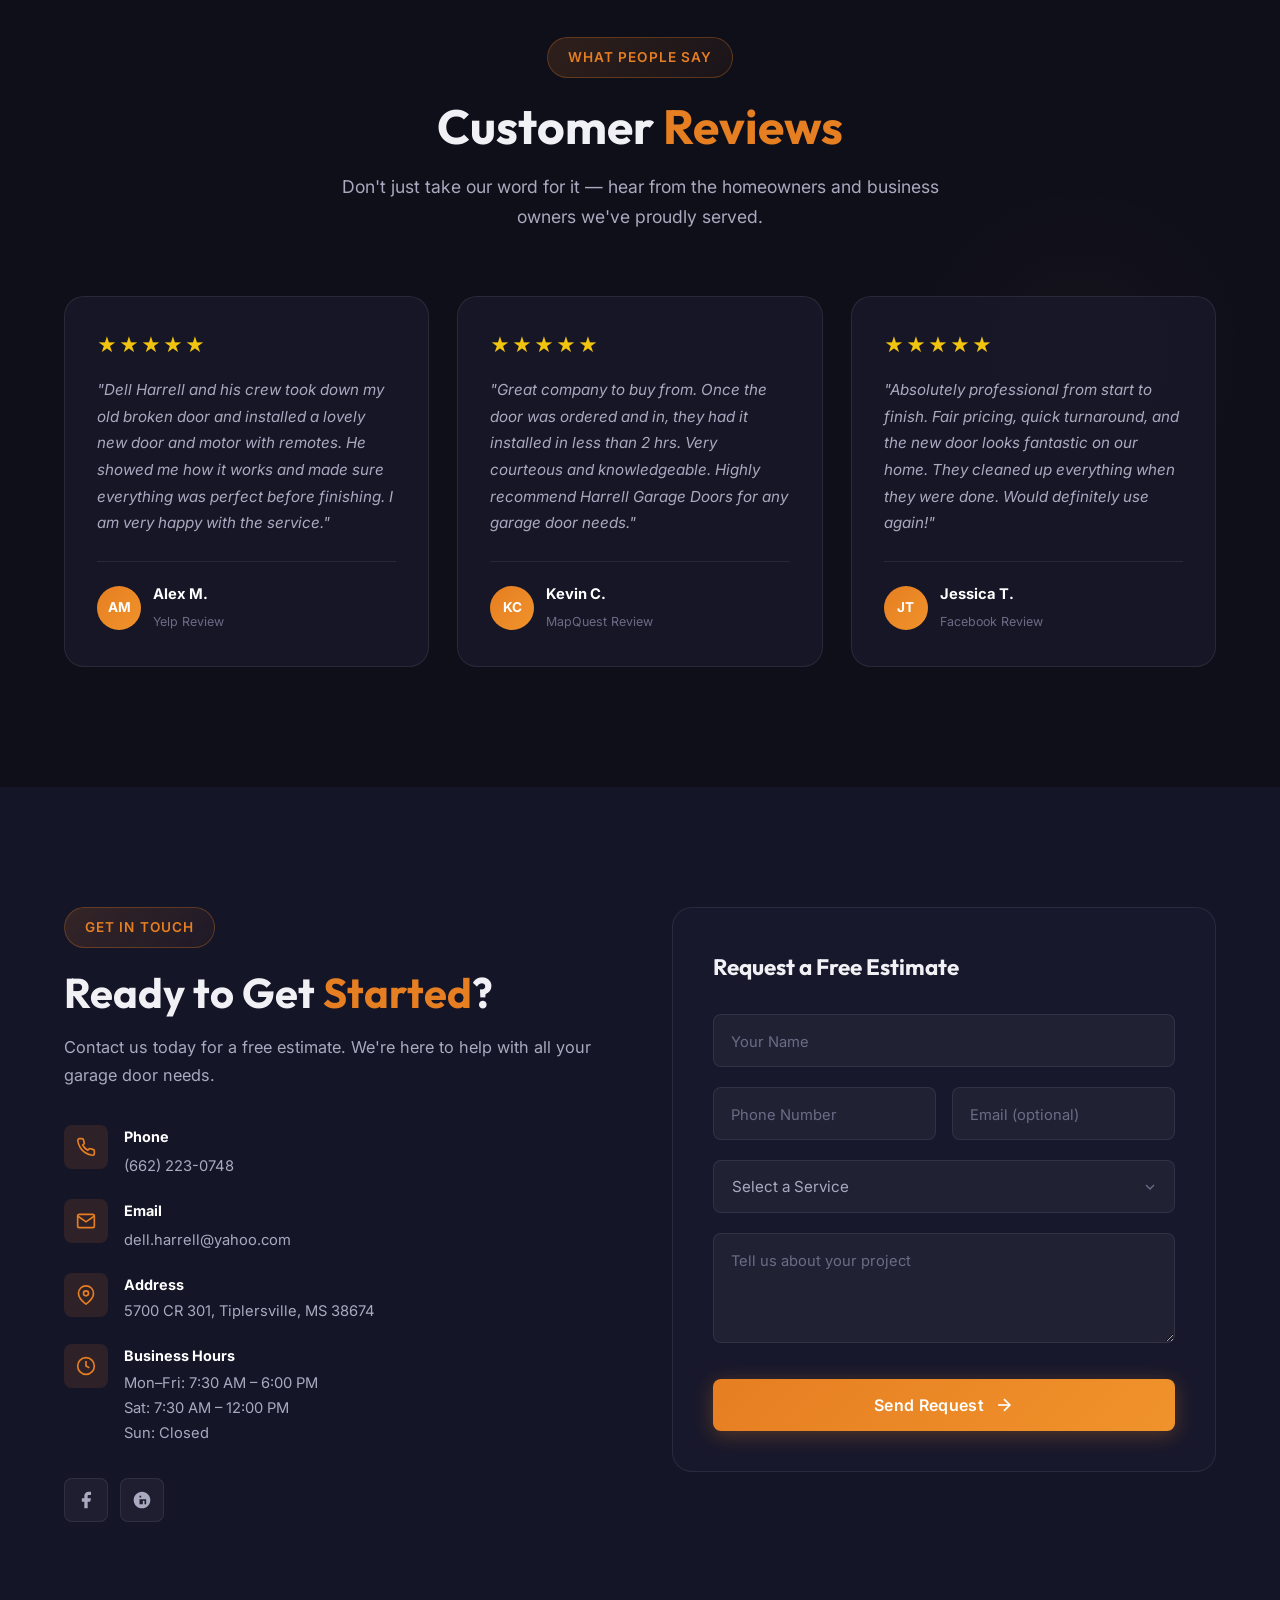
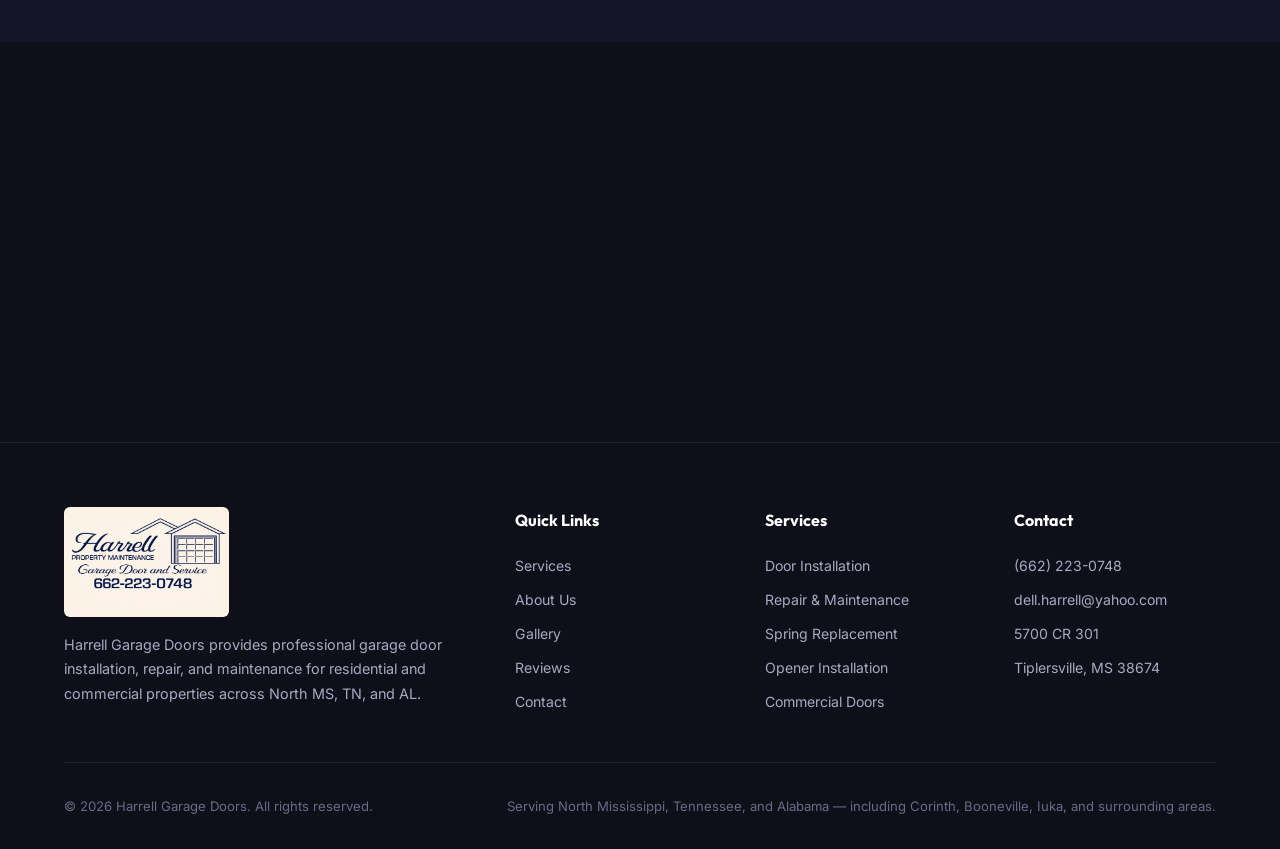
==== commit a7ff4f9f: "SEO enhancements: canonicals, sitemap, robots, Google Site Verification" ====
--- a/index.html
+++ b/index.html
@@ -6,16 +6,20 @@
     <title>Harrell Garage Doors | Garage Door Repair & Installation in North MS, TN & AL</title>
     <meta name="description" content="Harrell Garage Doors — your trusted source for garage door repair and installation in North MS, TN and AL. Residential & commercial garage doors. Call (662) 223-0748 for a free estimate.">
     <meta name="keywords" content="Harrell Garage Doors, garage doors in North MS, garage door repair north MS, garage door installation, North Mississippi garage doors, commercial garage door, residential garage door, garage door repair TN, garage door repair AL">
+    <meta name="robots" content="index, follow">
+    <link rel="canonical" href="https://harrellgaragedoors.com/">
+    <meta name="google-site-verification" content="fq_RQBsXkY-zGg6YW8vxwC1qj1ir5XJxF09icftSm3g" />
     <meta property="og:title" content="Harrell Garage Doors | Serving MS, TN and AL">
     <meta property="og:description" content="Your trusted garage door experts — professional installation, repair & service. Serving MS, TN and AL. 5-star rated. Call (662) 223-0748.">
     <meta property="og:type" content="website">
-    <meta property="og:image" content="images/logo.png">
+    <meta property="og:url" content="https://harrellgaragedoors.com/">
+    <meta property="og:image" content="https://harrellgaragedoors.com/images/logo.png">
     <meta property="og:image:width" content="1024">
     <meta property="og:image:height" content="683">
     <meta name="twitter:card" content="summary_large_image">
     <meta name="twitter:title" content="Harrell Garage Doors | Serving MS, TN and AL">
     <meta name="twitter:description" content="Your trusted garage door experts — professional installation, repair & service. Serving MS, TN and AL. 5-star rated. Call (662) 223-0748.">
-    <meta name="twitter:image" content="images/logo.png">
+    <meta name="twitter:image" content="https://harrellgaragedoors.com/images/logo.png">
     <link rel="preconnect" href="https://fonts.googleapis.com">
     <link rel="preconnect" href="https://fonts.gstatic.com" crossorigin>
     <link href="https://fonts.googleapis.com/css2?family=Inter:wght@300;400;500;600;700&family=Outfit:wght@400;500;600;700;800&display=swap" rel="stylesheet">
@@ -26,7 +30,7 @@
     <nav class="navbar" id="navbar">
         <div class="nav-container">
             <a href="#hero" class="nav-logo">
-                <img src="images/logo.png" alt="Harrell Garage Door & Service" class="nav-logo-img">
+                <img src="images/logo.png" alt="Harrell Garage Doors Logo" class="nav-logo-img">
             </a>
             <ul class="nav-links" id="nav-links">
                 <li><a href="#services">Services</a></li>
@@ -409,7 +413,10 @@
                 </div>
 
                 <div class="contact-form-wrapper" data-animate>
-                    <form class="contact-form" id="contact-form">
+                    <form class="contact-form" id="contact-form" action="https://api.web3forms.com/submit" method="POST">
+                        <input type="hidden" name="access_key" value="YOUR_ACCESS_KEY_HERE">
+                        <input type="hidden" name="subject" value="New Garage Door Service Request from Website">
+                        <input type="checkbox" name="botcheck" style="display: none;">
                         <h3>Request a Free Estimate</h3>
                         <div class="form-group">
                             <input type="text" id="form-name" name="name" placeholder=" " required>
@@ -460,7 +467,7 @@
             allowfullscreen="" 
             loading="lazy" 
             referrerpolicy="no-referrer-when-downgrade"
-            title="Harrell Garage Door & Service location">
+            title="Harrell Garage Doors Location">
         </iframe>
     </section>
 
@@ -470,7 +477,7 @@
             <div class="footer-grid">
                 <div class="footer-brand">
                     <a href="#hero" class="nav-logo">
-                        <img src="images/logo.png" alt="Harrell Garage Door & Service" class="footer-logo-img">
+                        <img src="images/logo.png" alt="Harrell Garage Doors Logo" class="footer-logo-img">
                     </a>
                     <p>Harrell Garage Doors provides professional garage door installation, repair, and maintenance for residential and commercial properties across North MS, TN, and AL.</p>
                 </div>
@@ -550,7 +557,7 @@
             "bestRating": "5"
         },
         "priceRange": "$$",
-        "image": "images/logo.png",
+        "image": "https://harrellgaragedoors.com/images/logo.png",
         "sameAs": [
             "https://www.facebook.com/profile.php?id=61551705242362",
             "https://www.yelp.com/biz/harrell-garage-door-and-service-tiplersville"
--- a/index.css
+++ b/index.css
@@ -231,14 +231,19 @@
 }
 
 .nav-logo-img {
-    height: 50px;
+    height: 32px !important;
+    max-height: 32px !important;
+    width: auto !important;
+    max-width: 150px !important;
+    object-fit: contain;
+    border-radius: 4px;
+}
+
+.footer-logo-img {
+    height: 110px;
     width: auto;
-    border-radius: 6px;
-}
-
-.footer-logo-img {
-    height: 60px;
-    width: auto;
+    max-width: 300px;
+    object-fit: contain;
     border-radius: 6px;
 }
 
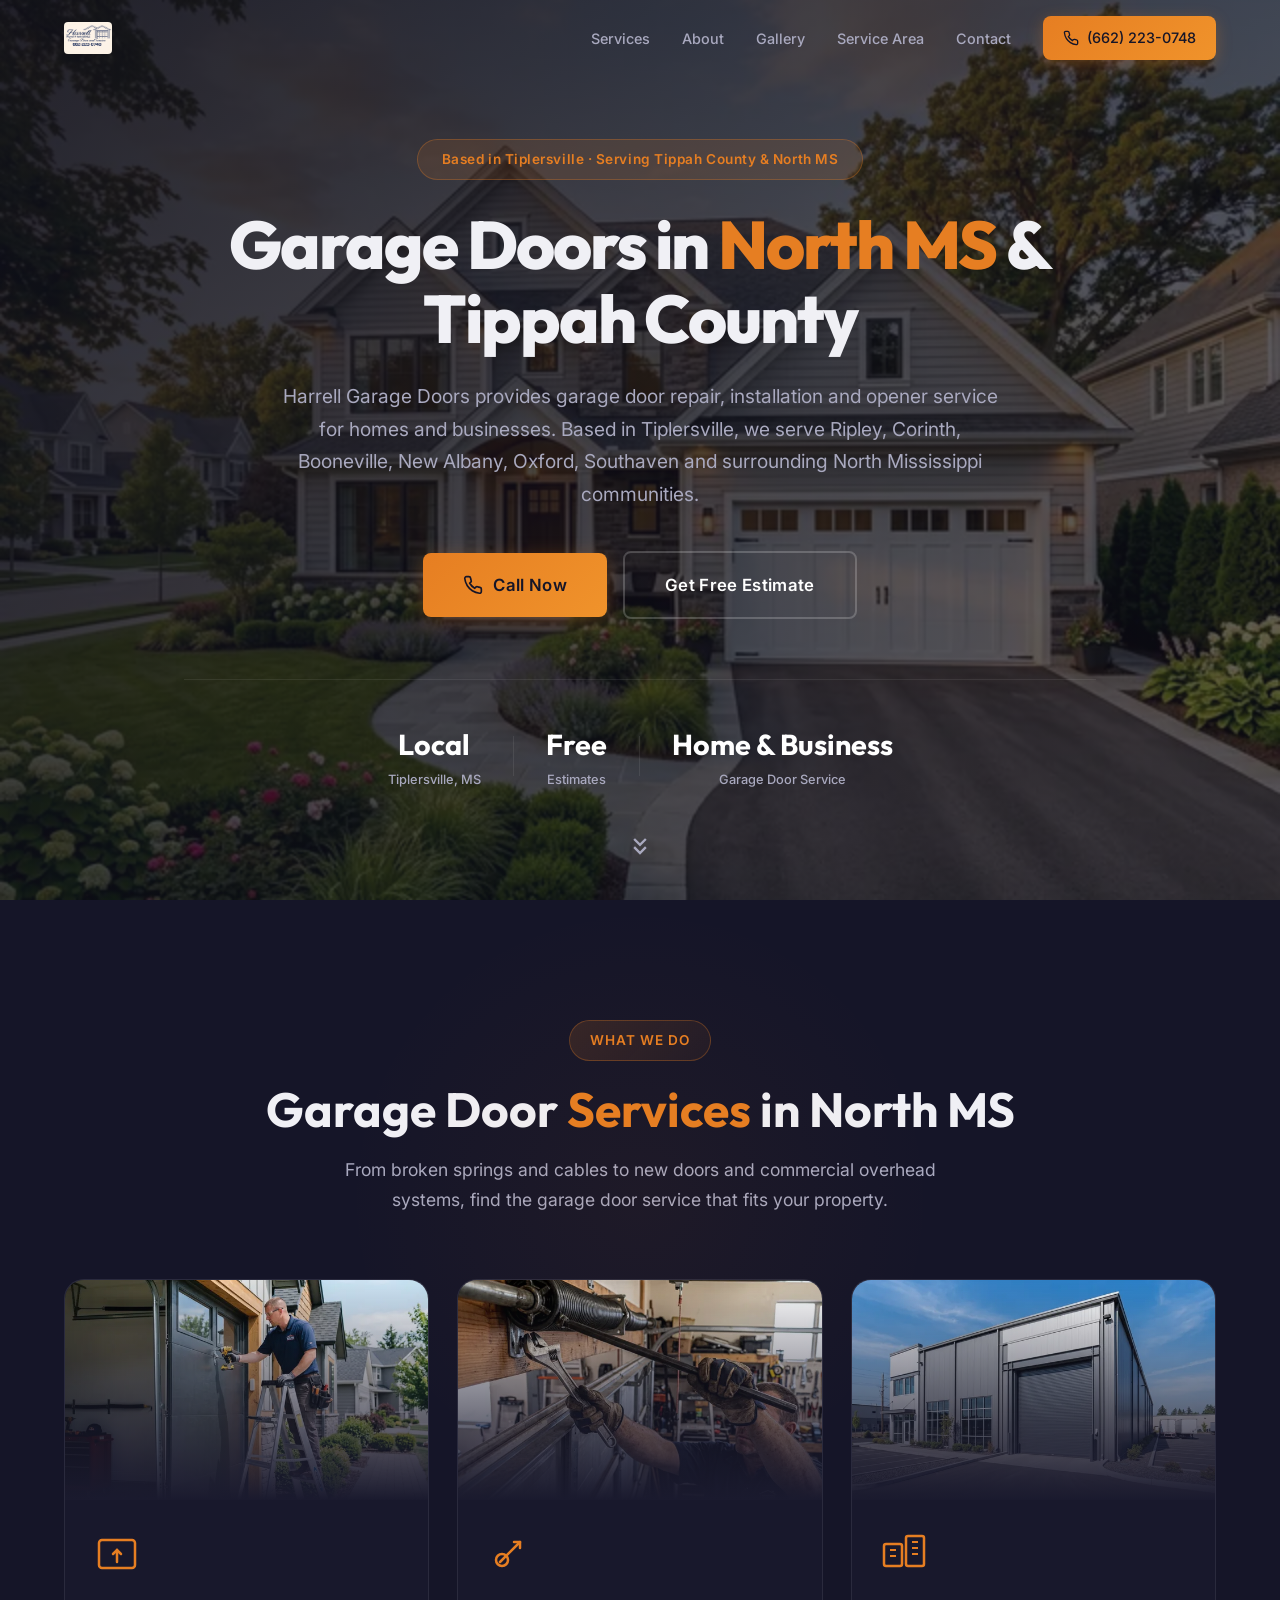
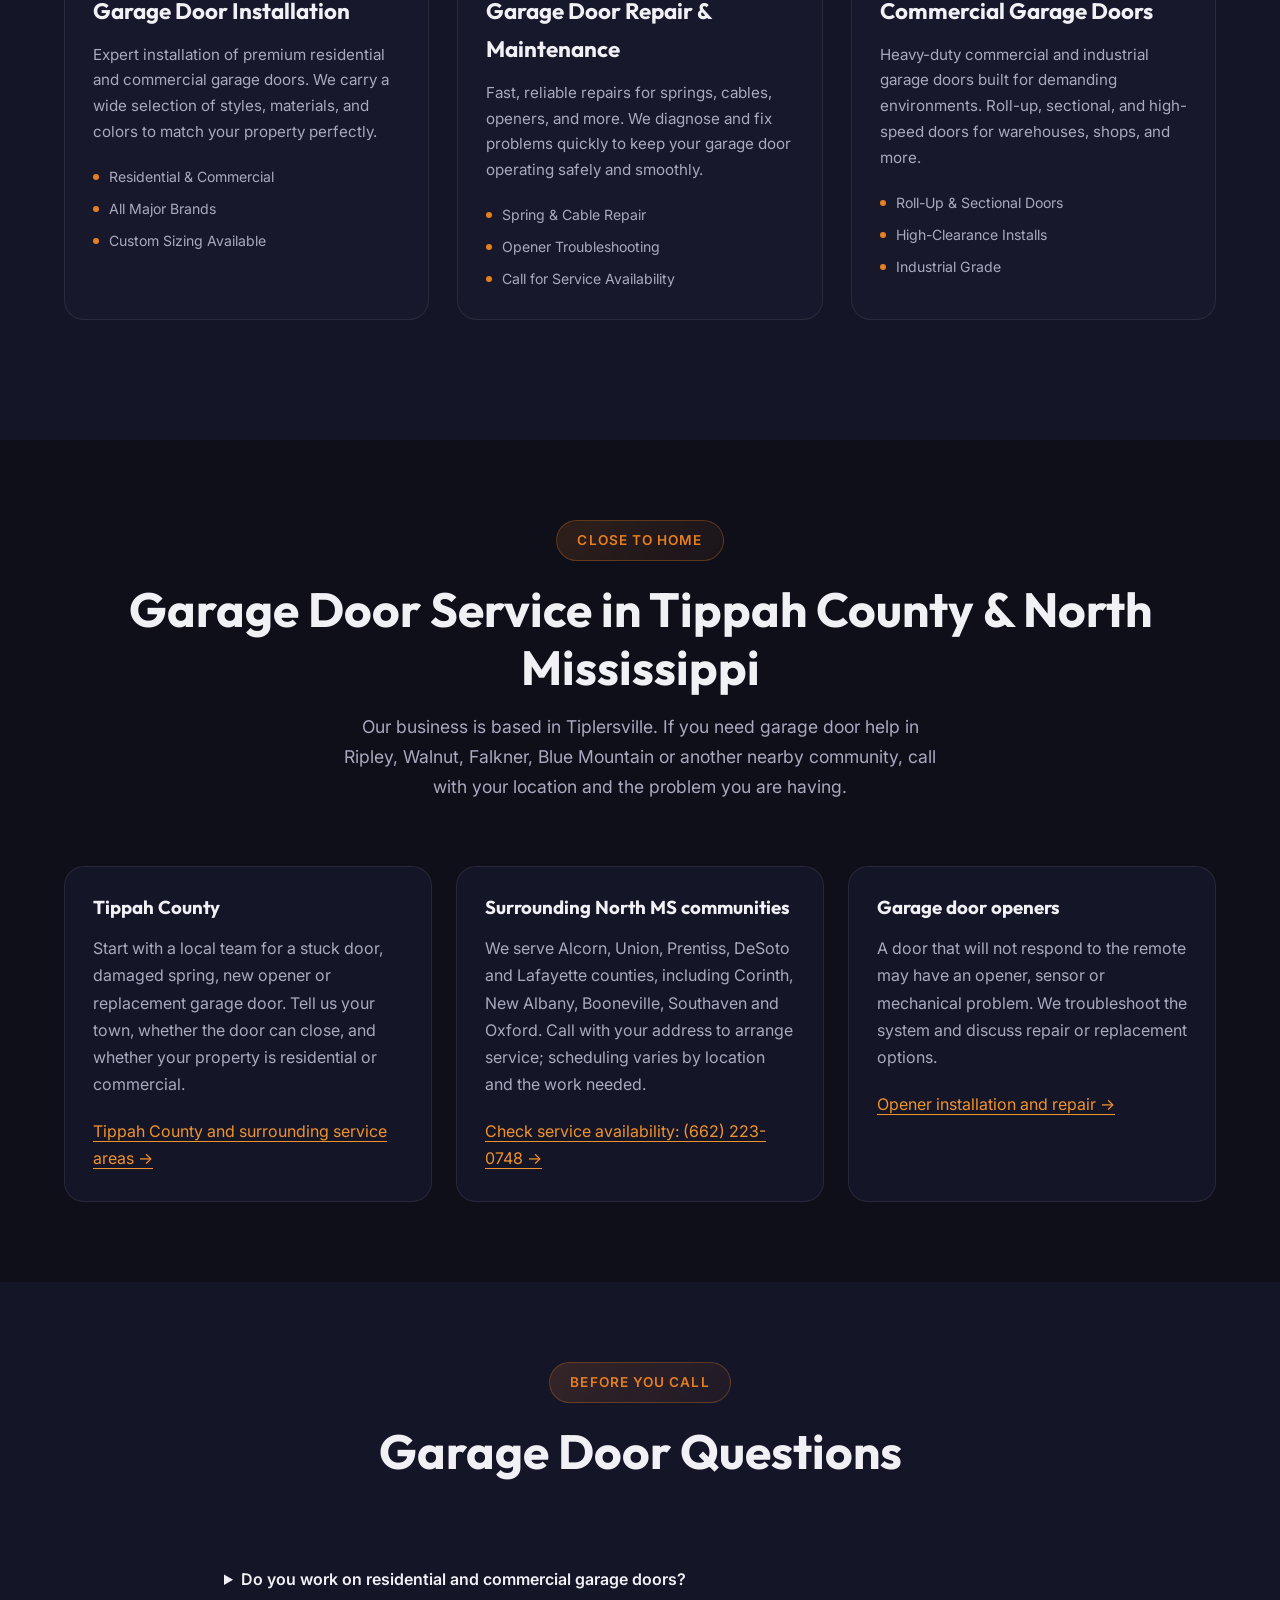
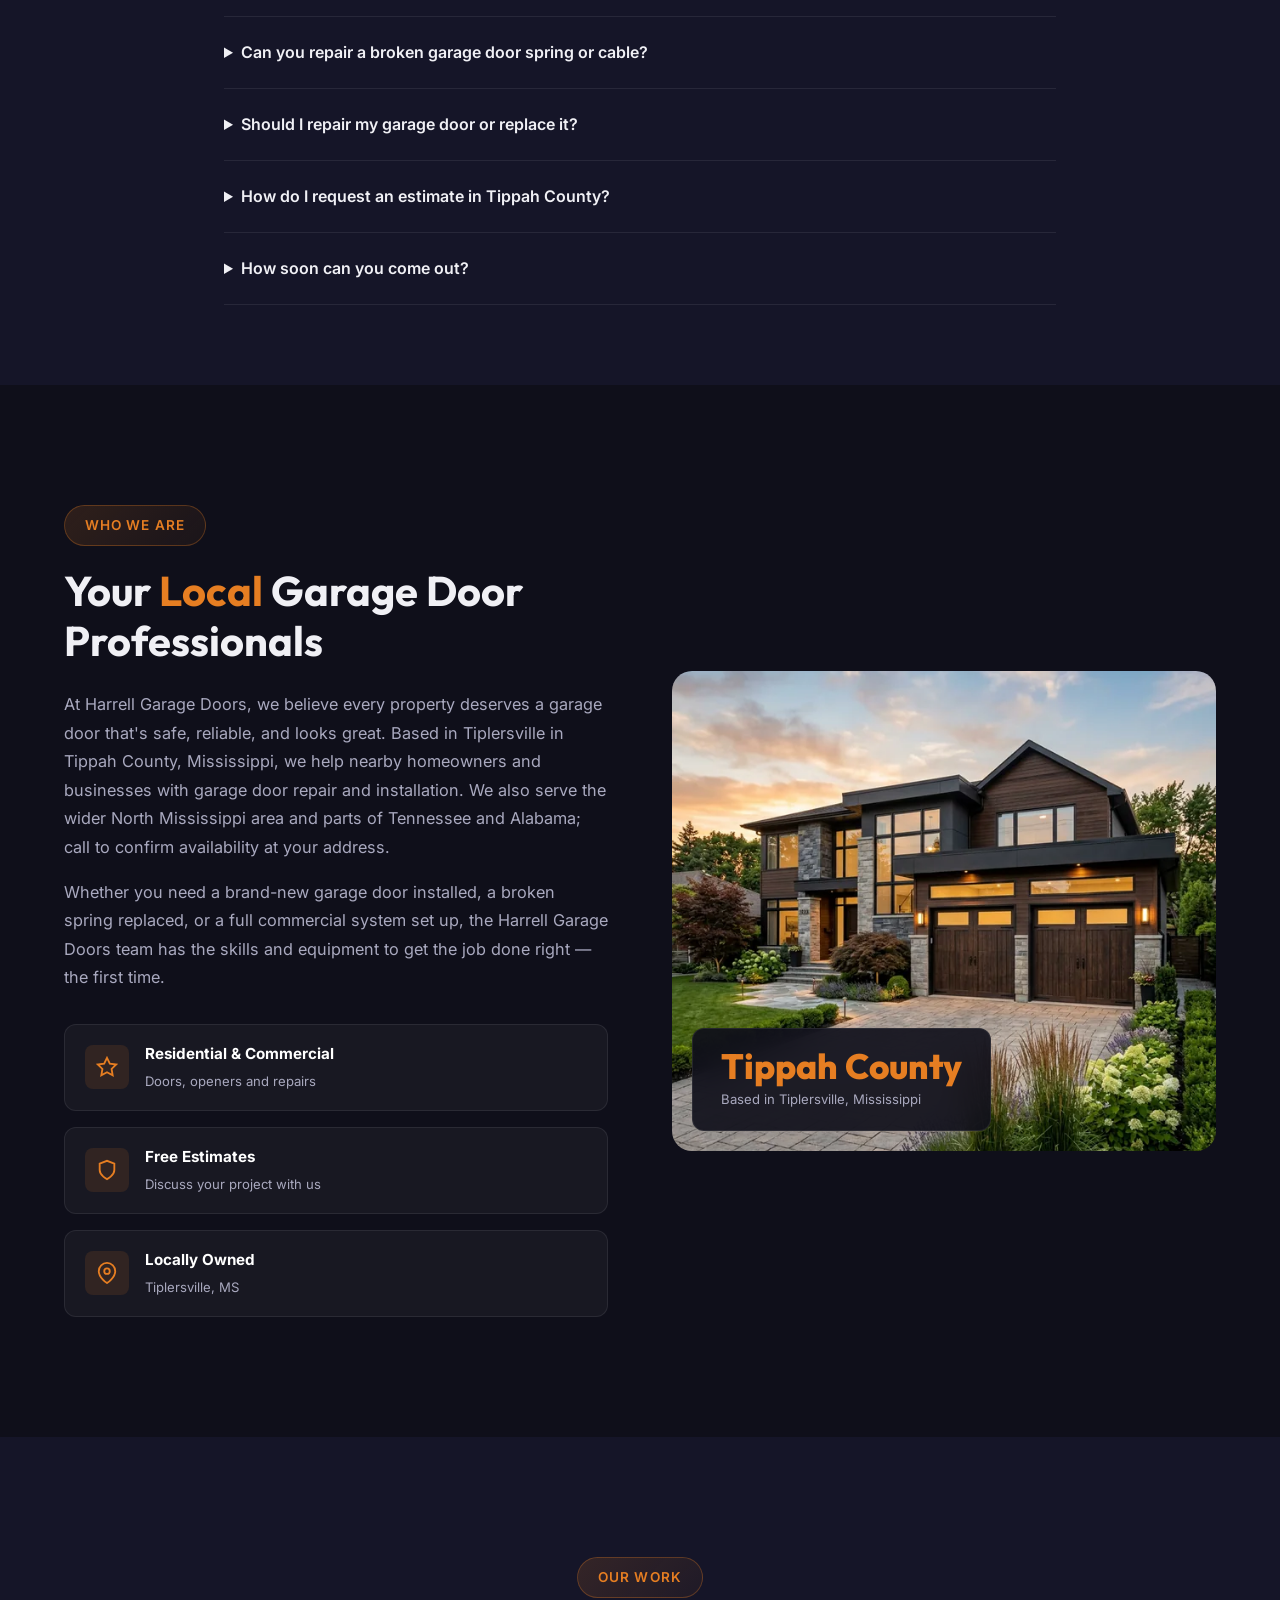
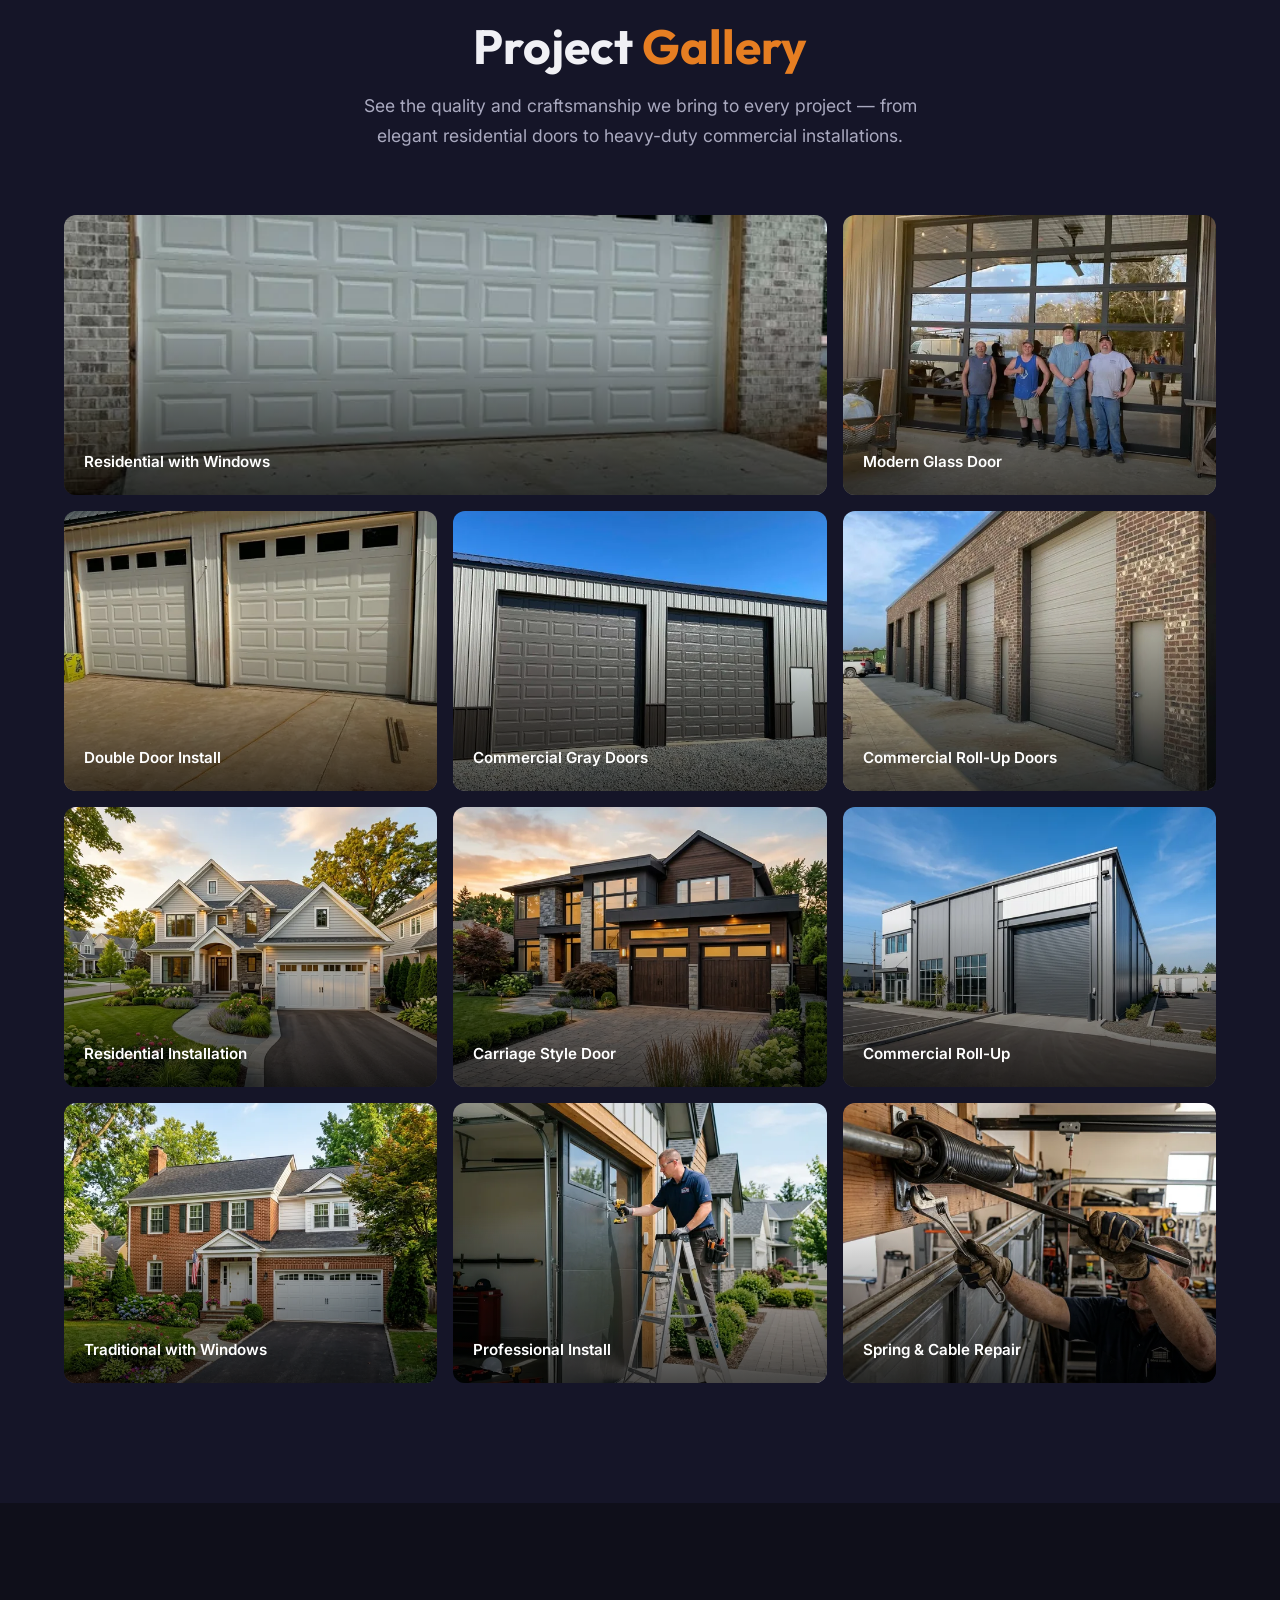
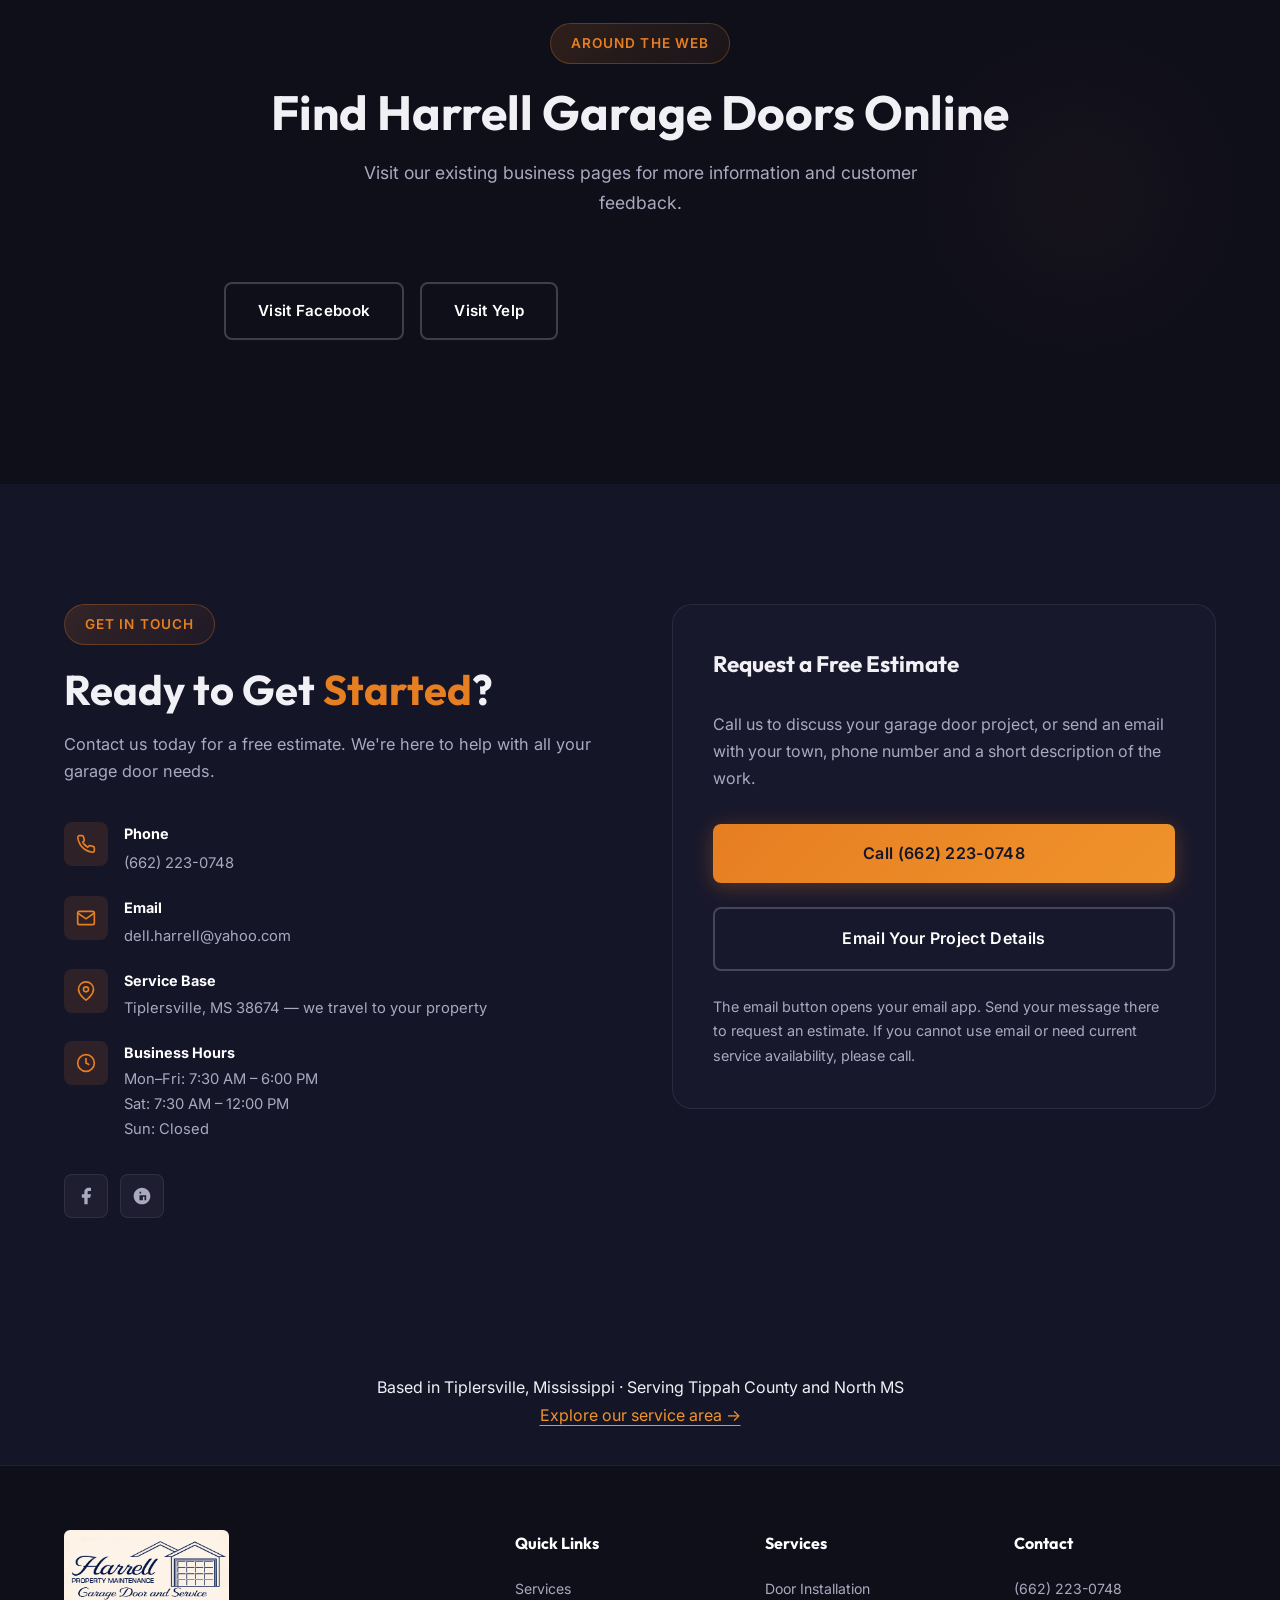
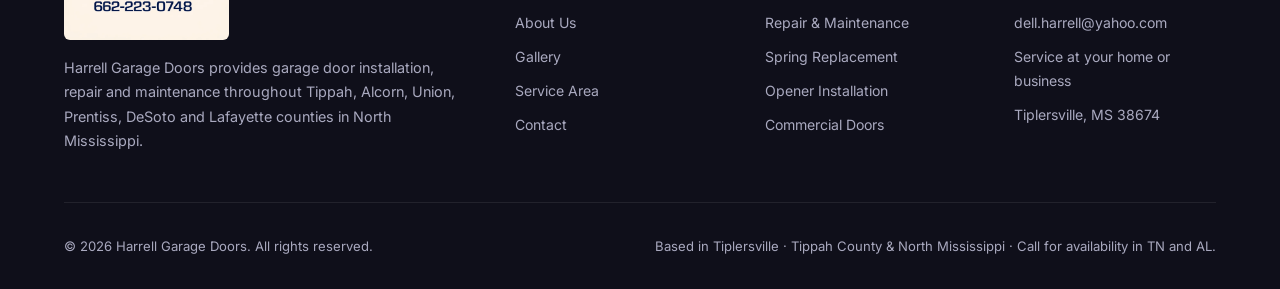
==== commit d6b3cf74: "Improve North Mississippi local SEO and repair contact experience" ====
--- a/index.html
+++ b/index.html
@@ -3,47 +3,51 @@
 <head>
     <meta charset="UTF-8">
     <meta name="viewport" content="width=device-width, initial-scale=1.0">
-    <title>Harrell Garage Doors | Garage Door Repair & Installation in North MS, TN & AL</title>
-    <meta name="description" content="Harrell Garage Doors — your trusted source for garage door repair and installation in North MS, TN and AL. Residential & commercial garage doors. Call (662) 223-0748 for a free estimate.">
-    <meta name="keywords" content="Harrell Garage Doors, garage doors in North MS, garage door repair north MS, garage door installation, North Mississippi garage doors, commercial garage door, residential garage door, garage door repair TN, garage door repair AL">
+    <title>Garage Doors in North MS &amp; Tippah County | Harrell Garage Doors</title>
+    <meta name="description" content="Garage door repair, installation, springs and openers in Tippah County and North MS. Based in Tiplersville. Call Harrell Garage Doors at (662) 223-0748.">
     <meta name="robots" content="index, follow">
     <link rel="canonical" href="https://harrellgaragedoors.com/">
     <meta name="google-site-verification" content="fq_RQBsXkY-zGg6YW8vxwC1qj1ir5XJxF09icftSm3g" />
-    <meta property="og:title" content="Harrell Garage Doors | Serving MS, TN and AL">
-    <meta property="og:description" content="Your trusted garage door experts — professional installation, repair & service. Serving MS, TN and AL. 5-star rated. Call (662) 223-0748.">
+    <meta name="google-site-verification" content="ZpsHBUZ0hM2_sjv20jra42RryxnwHFRKxO7Pg9EzaHM" />
+    <meta property="og:title" content="Garage Doors in North MS &amp; Tippah County | Harrell Garage Doors">
+    <meta property="og:description" content="Garage door repair, installation, springs and openers in Tippah County and North MS. Based in Tiplersville. Call Harrell Garage Doors at (662) 223-0748.">
     <meta property="og:type" content="website">
     <meta property="og:url" content="https://harrellgaragedoors.com/">
     <meta property="og:image" content="https://harrellgaragedoors.com/images/logo.png">
     <meta property="og:image:width" content="1024">
     <meta property="og:image:height" content="683">
     <meta name="twitter:card" content="summary_large_image">
-    <meta name="twitter:title" content="Harrell Garage Doors | Serving MS, TN and AL">
-    <meta name="twitter:description" content="Your trusted garage door experts — professional installation, repair & service. Serving MS, TN and AL. 5-star rated. Call (662) 223-0748.">
+    <meta name="twitter:title" content="Garage Doors in North MS &amp; Tippah County | Harrell Garage Doors">
+    <meta name="twitter:description" content="Garage door repair, installation, springs and openers in Tippah County and North MS. Based in Tiplersville. Call Harrell Garage Doors at (662) 223-0748.">
     <meta name="twitter:image" content="https://harrellgaragedoors.com/images/logo.png">
     <link rel="preconnect" href="https://fonts.googleapis.com">
     <link rel="preconnect" href="https://fonts.gstatic.com" crossorigin>
     <link href="https://fonts.googleapis.com/css2?family=Inter:wght@300;400;500;600;700&family=Outfit:wght@400;500;600;700;800&display=swap" rel="stylesheet">
-    <link rel="stylesheet" href="index.css">
+    <link rel="stylesheet" href="/index.css">
+    <link rel="icon" type="image/png" href="/images/logo.png">
+    <meta property="og:locale" content="en_US">
+    <meta property="og:site_name" content="Harrell Garage Doors">
 </head>
 <body>
+    <a class="skip-link" href="#main">Skip to content</a>
     <!-- Navigation -->
-    <nav class="navbar" id="navbar">
+    <nav class="navbar" id="navbar" aria-label="Main navigation">
         <div class="nav-container">
             <a href="#hero" class="nav-logo">
-                <img src="images/logo.png" alt="Harrell Garage Doors Logo" class="nav-logo-img">
+                <img src="images/logo.webp" alt="Harrell Garage Doors Logo" class="nav-logo-img" width="1024" height="682" decoding="async">
             </a>
             <ul class="nav-links" id="nav-links">
                 <li><a href="#services">Services</a></li>
                 <li><a href="#about">About</a></li>
                 <li><a href="#gallery">Gallery</a></li>
-                <li><a href="#testimonials">Reviews</a></li>
+                <li><a href="/service-area/">Service Area</a></li>
                 <li><a href="#contact">Contact</a></li>
-                <li><a href="tel:6622230748" class="nav-cta">
+                <li><a href="tel:+16622230748" class="nav-cta">
                     <svg class="phone-icon" viewBox="0 0 24 24" fill="none" stroke="currentColor" stroke-width="2"><path d="M22 16.92v3a2 2 0 0 1-2.18 2 19.79 19.79 0 0 1-8.63-3.07 19.5 19.5 0 0 1-6-6 19.79 19.79 0 0 1-3.07-8.67A2 2 0 0 1 4.11 2h3a2 2 0 0 1 2 1.72 12.84 12.84 0 0 0 .7 2.81 2 2 0 0 1-.45 2.11L8.09 9.91a16 16 0 0 0 6 6l1.27-1.27a2 2 0 0 1 2.11-.45 12.84 12.84 0 0 0 2.81.7A2 2 0 0 1 22 16.92z"/></svg>
                     (662) 223-0748
                 </a></li>
             </ul>
-            <button class="hamburger" id="hamburger" aria-label="Toggle menu">
+            <button class="hamburger" id="hamburger" aria-label="Open menu" aria-controls="nav-links" aria-expanded="false">
                 <span></span>
                 <span></span>
                 <span></span>
@@ -51,18 +55,19 @@
         </div>
     </nav>
 
+    <main id="main" tabindex="-1">
     <!-- Hero Section -->
     <section class="hero" id="hero">
         <div class="hero-bg">
-            <img src="images/hero.png" alt="Harrell Garage Doors — garage door installation and repair in North MS" loading="eager">
+            <img src="images/hero.webp" alt="Harrell Garage Doors — garage door installation and repair in North MS" loading="eager" fetchpriority="high" width="640" height="640" decoding="async">
             <div class="hero-overlay"></div>
         </div>
         <div class="hero-content">
-            <div class="hero-badge">Serving MS, TN & AL</div>
-            <h1>Harrell <span class="text-accent">Garage Doors</span> — North MS's Trusted Experts</h1>
-            <p class="hero-subtitle">Professional garage door repair, installation & maintenance for residential and commercial properties across North Mississippi, Tennessee and Alabama.</p>
+            <div class="hero-badge">Based in Tiplersville · Serving Tippah County & North MS</div>
+            <h1>Garage Doors in <span class="text-accent">North MS</span> &amp; Tippah County</h1>
+            <p class="hero-subtitle">Harrell Garage Doors provides garage door repair, installation and opener service for homes and businesses. Based in Tiplersville, we serve Ripley, Corinth, Booneville, New Albany, Oxford, Southaven and surrounding North Mississippi communities.</p>
             <div class="hero-actions">
-                <a href="tel:6622230748" class="btn btn-primary btn-lg">
+                <a href="tel:+16622230748" class="btn btn-primary btn-lg">
                     <svg class="btn-icon" viewBox="0 0 24 24" fill="none" stroke="currentColor" stroke-width="2"><path d="M22 16.92v3a2 2 0 0 1-2.18 2 19.79 19.79 0 0 1-8.63-3.07 19.5 19.5 0 0 1-6-6 19.79 19.79 0 0 1-3.07-8.67A2 2 0 0 1 4.11 2h3a2 2 0 0 1 2 1.72 12.84 12.84 0 0 0 .7 2.81 2 2 0 0 1-.45 2.11L8.09 9.91a16 16 0 0 0 6 6l1.27-1.27a2 2 0 0 1 2.11-.45 12.84 12.84 0 0 0 2.81.7A2 2 0 0 1 22 16.92z"/></svg>
                     Call Now
                 </a>
@@ -70,18 +75,18 @@
             </div>
             <div class="hero-stats">
                 <div class="stat">
-                    <span class="stat-number">5.0</span>
-                    <span class="stat-label">★ Star Rating</span>
+                    <span class="stat-number">Local</span>
+                    <span class="stat-label">Tiplersville, MS</span>
                 </div>
                 <div class="stat-divider"></div>
                 <div class="stat">
-                    <span class="stat-number">100%</span>
-                    <span class="stat-label">Satisfaction</span>
+                    <span class="stat-number">Free</span>
+                    <span class="stat-label">Estimates</span>
                 </div>
                 <div class="stat-divider"></div>
                 <div class="stat">
-                    <span class="stat-number">24/7</span>
-                    <span class="stat-label">Emergency Service</span>
+                    <span class="stat-number">Home &amp; Business</span>
+                    <span class="stat-label">Garage Door Service</span>
                 </div>
             </div>
         </div>
@@ -98,12 +103,12 @@
             <div class="section-header" data-animate>
                 <span class="section-tag">What We Do</span>
                 <h2>Garage Door <span class="text-accent">Services</span> in North MS</h2>
-                <p class="section-description">From new garage door installations to emergency garage door repair in North MS, Harrell Garage Doors handles it all with expertise and care.</p>
+                <p class="section-description">From broken springs and cables to new doors and commercial overhead systems, find the garage door service that fits your property.</p>
             </div>
             <div class="services-grid">
                 <div class="service-card" data-animate>
                     <div class="service-image">
-                        <img src="images/service-installation.png" alt="Garage door installation in North MS by Harrell Garage Doors" loading="lazy">
+                        <img src="images/service-installation.webp" alt="Garage door installation in North MS by Harrell Garage Doors" loading="lazy" width="640" height="640" decoding="async">
                         <div class="service-image-overlay"></div>
                     </div>
                     <div class="service-content">
@@ -114,7 +119,7 @@
                                 <line x1="24" y1="22" x2="24" y2="34" stroke="currentColor" stroke-width="2.5" stroke-linecap="round"/>
                             </svg>
                         </div>
-                        <h3>Installation</h3>
+                        <h3><a href="/garage-door-installation/">Garage Door Installation</a></h3>
                         <p>Expert installation of premium residential and commercial garage doors. We carry a wide selection of styles, materials, and colors to match your property perfectly.</p>
                         <ul class="service-features">
                             <li>Residential & Commercial</li>
@@ -125,7 +130,7 @@
                 </div>
                 <div class="service-card" data-animate>
                     <div class="service-image">
-                        <img src="images/service-repair.png" alt="Garage door repair" loading="lazy">
+                        <img src="images/service-repair.webp" alt="Garage door repair" loading="lazy" width="640" height="640" decoding="async">
                         <div class="service-image-overlay"></div>
                     </div>
                     <div class="service-content">
@@ -136,18 +141,18 @@
                                 <circle cx="16" cy="32" r="6" stroke="currentColor" stroke-width="2.5"/>
                             </svg>
                         </div>
-                        <h3>Repair & Maintenance</h3>
+                        <h3><a href="/garage-door-repair/">Garage Door Repair &amp; Maintenance</a></h3>
                         <p>Fast, reliable repairs for springs, cables, openers, and more. We diagnose and fix problems quickly to keep your garage door operating safely and smoothly.</p>
                         <ul class="service-features">
                             <li>Spring & Cable Repair</li>
                             <li>Opener Troubleshooting</li>
-                            <li>Same-Day Service</li>
+                            <li>Call for Service Availability</li>
                         </ul>
                     </div>
                 </div>
                 <div class="service-card" data-animate>
                     <div class="service-image">
-                        <img src="images/gallery-commercial.png" alt="Commercial garage door services" loading="lazy">
+                        <img src="images/gallery-commercial.webp" alt="Commercial garage door services" loading="lazy" width="640" height="640" decoding="async">
                         <div class="service-image-overlay"></div>
                     </div>
                     <div class="service-content">
@@ -162,7 +167,7 @@
                                 <line x1="32" y1="26" x2="38" y2="26" stroke="currentColor" stroke-width="2"/>
                             </svg>
                         </div>
-                        <h3>Commercial Solutions</h3>
+                        <h3><a href="/commercial-garage-doors/">Commercial Garage Doors</a></h3>
                         <p>Heavy-duty commercial and industrial garage doors built for demanding environments. Roll-up, sectional, and high-speed doors for warehouses, shops, and more.</p>
                         <ul class="service-features">
                             <li>Roll-Up & Sectional Doors</li>
@@ -172,6 +177,31 @@
                     </div>
                 </div>
             </div>
+        </div>
+    </section>
+
+    <section class="local-section" id="service-area">
+        <div class="container">
+            <div class="section-header">
+                <span class="section-tag">Close to home</span>
+                <h2>Garage Door Service in Tippah County &amp; North Mississippi</h2>
+                <p class="section-description">Our business is based in Tiplersville. If you need garage door help in Ripley, Walnut, Falkner, Blue Mountain or another nearby community, call with your location and the problem you are having.</p>
+            </div>
+            <div class="local-grid">
+                <article class="info-card"><h3>Tippah County</h3><p>Start with a local team for a stuck door, damaged spring, new opener or replacement garage door. Tell us your town, whether the door can close, and whether your property is residential or commercial.</p><a class="text-link" href="/service-area/">Tippah County and surrounding service areas →</a></article>
+                <article class="info-card"><h3>Surrounding North MS communities</h3><p>We serve Alcorn, Union, Prentiss, DeSoto and Lafayette counties, including Corinth, New Albany, Booneville, Southaven and Oxford. Call with your address to arrange service; scheduling varies by location and the work needed.</p><a class="text-link" href="tel:+16622230748">Check service availability: (662) 223-0748 →</a></article>
+                <article class="info-card"><h3>Garage door openers</h3><p>A door that will not respond to the remote may have an opener, sensor or mechanical problem. We troubleshoot the system and discuss repair or replacement options.</p><a class="text-link" href="/garage-door-openers/">Opener installation and repair →</a></article>
+            </div>
+        </div>
+    </section>
+    <section class="local-section faq-section" id="faq">
+        <div class="container narrow">
+            <div class="section-header"><span class="section-tag">Before you call</span><h2>Garage Door Questions</h2></div>
+            <details><summary>Do you work on residential and commercial garage doors?</summary><p>Yes. Harrell Garage Doors installs and services residential doors and commercial overhead doors. Call with your door type, size and the work you need.</p></details>
+            <details><summary>Can you repair a broken garage door spring or cable?</summary><p>We service springs, cables and other door hardware. If a spring has broken or a cable is loose, stop operating the door and keep people clear. Springs and cables are under tension and should be handled by a trained technician.</p></details>
+            <details><summary>Should I repair my garage door or replace it?</summary><p>That depends on the condition of the panels, tracks, springs and opener. An isolated worn part may be repairable; extensive damage or recurring problems may make replacement worth considering. We can discuss the options after assessing your door.</p></details>
+            <details><summary>How do I request an estimate in Tippah County?</summary><p>Call <a href="tel:+16622230748">(662) 223-0748</a> or email <a href="mailto:dell.harrell@yahoo.com">dell.harrell@yahoo.com</a>. Include your town, phone number, door size if known, and a description of the problem or installation project. Photos can help explain the work.</p></details>
+            <details><summary>How soon can you come out?</summary><p>Call for current availability. Scheduling depends on your location, the work needed and parts availability. If a door is stuck open or the property cannot be secured, mention that when you call.</p></details>
         </div>
     </section>
 
@@ -182,7 +212,7 @@
                 <div class="about-content" data-animate>
                     <span class="section-tag">Who We Are</span>
                     <h2>Your <span class="text-accent">Local</span> Garage Door Professionals</h2>
-                    <p>At Harrell Garage Doors, we believe every property deserves a garage door that's safe, reliable, and looks great. Based in Tiplersville, Mississippi, we proudly serve customers across North MS, Tennessee, and Alabama with honest, high-quality garage door repair and installation services.</p>
+                    <p>At Harrell Garage Doors, we believe every property deserves a garage door that's safe, reliable, and looks great. Based in Tiplersville in Tippah County, Mississippi, we help nearby homeowners and businesses with garage door repair and installation. We also serve the wider North Mississippi area and parts of Tennessee and Alabama; call to confirm availability at your address.</p>
                     <p>Whether you need a brand-new garage door installed, a broken spring replaced, or a full commercial system set up, the Harrell Garage Doors team has the skills and equipment to get the job done right — the first time.</p>
                     <div class="about-badges">
                         <div class="badge">
@@ -190,8 +220,8 @@
                                 <svg viewBox="0 0 24 24" fill="none" stroke="currentColor" stroke-width="2"><polygon points="12 2 15.09 8.26 22 9.27 17 14.14 18.18 21.02 12 17.77 5.82 21.02 7 14.14 2 9.27 8.91 8.26 12 2"/></svg>
                             </div>
                             <div>
-                                <strong>5-Star Rated</strong>
-                                <span>Across All Platforms</span>
+                                <strong>Residential &amp; Commercial</strong>
+                                <span>Doors, openers and repairs</span>
                             </div>
                         </div>
                         <div class="badge">
@@ -199,8 +229,8 @@
                                 <svg viewBox="0 0 24 24" fill="none" stroke="currentColor" stroke-width="2"><path d="M12 22s8-4 8-10V5l-8-3-8 3v7c0 6 8 10 8 10z"/></svg>
                             </div>
                             <div>
-                                <strong>Licensed & Insured</strong>
-                                <span>Fully Covered</span>
+                                <strong>Free Estimates</strong>
+                                <span>Discuss your project with us</span>
                             </div>
                         </div>
                         <div class="badge">
@@ -216,10 +246,10 @@
                 </div>
                 <div class="about-visual" data-animate>
                     <div class="about-image-wrapper">
-                        <img src="images/gallery-residential.png" alt="Harrell Garage Doors — garage door repair and installation in North MS" loading="lazy">
+                        <img src="images/gallery-residential.webp" alt="Harrell Garage Doors — garage door repair and installation in North MS" loading="lazy" width="640" height="640" decoding="async">
                         <div class="about-experience">
-                            <span class="exp-number">100<small>%</small></span>
-                            <span class="exp-label">Customer Satisfaction Guaranteed</span>
+                            <span class="exp-number">Tippah County</span>
+                            <span class="exp-label">Based in Tiplersville, Mississippi</span>
                         </div>
                     </div>
                 </div>
@@ -237,67 +267,67 @@
             </div>
             <div class="gallery-grid" data-animate>
                 <div class="gallery-item gallery-item-lg">
-                    <img src="images/gallery-white-windows.jpg" alt="White garage door with windows on brick home" loading="lazy">
+                    <img src="images/gallery-white-windows.webp" alt="White garage door with windows on brick home" loading="lazy" width="640" height="640" decoding="async">
                     <div class="gallery-overlay">
                         <span class="gallery-label">Residential with Windows</span>
                     </div>
                 </div>
                 <div class="gallery-item">
-                    <img src="images/gallery-glass-modern.jpg" alt="Modern full-view glass garage door installation" loading="lazy">
+                    <img src="images/gallery-glass-modern.webp" alt="Modern full-view glass garage door installation" loading="lazy" width="640" height="640" decoding="async">
                     <div class="gallery-overlay">
                         <span class="gallery-label">Modern Glass Door</span>
                     </div>
                 </div>
                 <div class="gallery-item">
-                    <img src="images/gallery-double-white.jpg" alt="Double white garage doors on metal building" loading="lazy">
+                    <img src="images/gallery-double-white.webp" alt="Double white garage doors on metal building" loading="lazy" width="640" height="640" decoding="async">
                     <div class="gallery-overlay">
                         <span class="gallery-label">Double Door Install</span>
                     </div>
                 </div>
                 <div class="gallery-item">
-                    <img src="images/gallery-gray-commercial.jpg" alt="Gray commercial garage doors on metal building" loading="lazy">
+                    <img src="images/gallery-gray-commercial.webp" alt="Gray commercial garage doors on metal building" loading="lazy" width="640" height="640" decoding="async">
                     <div class="gallery-overlay">
                         <span class="gallery-label">Commercial Gray Doors</span>
                     </div>
                 </div>
                 <div class="gallery-item">
-                    <img src="images/gallery-brick-rollup.jpg" alt="Commercial roll-up doors on brick building" loading="lazy">
+                    <img src="images/gallery-brick-rollup.webp" alt="Commercial roll-up doors on brick building" loading="lazy" width="640" height="640" decoding="async">
                     <div class="gallery-overlay">
                         <span class="gallery-label">Commercial Roll-Up Doors</span>
                     </div>
                 </div>
                 <div class="gallery-item">
-                    <img src="images/hero.png" alt="Modern white garage door on luxury home" loading="lazy">
+                    <img src="images/hero.webp" alt="Modern white garage door on luxury home" loading="lazy" width="640" height="640" decoding="async">
                     <div class="gallery-overlay">
                         <span class="gallery-label">Residential Installation</span>
                     </div>
                 </div>
                 <div class="gallery-item">
-                    <img src="images/gallery-residential.png" alt="Carriage style wood-look garage door" loading="lazy">
+                    <img src="images/gallery-residential.webp" alt="Carriage style wood-look garage door" loading="lazy" width="640" height="640" decoding="async">
                     <div class="gallery-overlay">
                         <span class="gallery-label">Carriage Style Door</span>
                     </div>
                 </div>
                 <div class="gallery-item">
-                    <img src="images/gallery-commercial.png" alt="Commercial steel roll-up door" loading="lazy">
+                    <img src="images/gallery-commercial.webp" alt="Commercial steel roll-up door" loading="lazy" width="640" height="640" decoding="async">
                     <div class="gallery-overlay">
                         <span class="gallery-label">Commercial Roll-Up</span>
                     </div>
                 </div>
                 <div class="gallery-item">
-                    <img src="images/gallery-traditional.png" alt="Traditional white garage door with windows" loading="lazy">
+                    <img src="images/gallery-traditional.webp" alt="Traditional white garage door with windows" loading="lazy" width="640" height="640" decoding="async">
                     <div class="gallery-overlay">
                         <span class="gallery-label">Traditional with Windows</span>
                     </div>
                 </div>
                 <div class="gallery-item">
-                    <img src="images/service-installation.png" alt="Professional door installation" loading="lazy">
+                    <img src="images/service-installation.webp" alt="Professional door installation" loading="lazy" width="640" height="640" decoding="async">
                     <div class="gallery-overlay">
                         <span class="gallery-label">Professional Install</span>
                     </div>
                 </div>
                 <div class="gallery-item">
-                    <img src="images/service-repair.png" alt="Garage door spring repair" loading="lazy">
+                    <img src="images/service-repair.webp" alt="Garage door spring repair" loading="lazy" width="640" height="640" decoding="async">
                     <div class="gallery-overlay">
                         <span class="gallery-label">Spring &amp; Cable Repair</span>
                     </div>
@@ -308,49 +338,12 @@
 
     <!-- Testimonials Section -->
     <section class="testimonials" id="testimonials">
-        <div class="container">
-            <div class="section-header" data-animate>
-                <span class="section-tag">What People Say</span>
-                <h2>Customer <span class="text-accent">Reviews</span></h2>
-                <p class="section-description">Don't just take our word for it — hear from the homeowners and business owners we've proudly served.</p>
-            </div>
-            <div class="testimonials-grid" data-animate>
-                <div class="testimonial-card">
-                    <div class="testimonial-stars">★★★★★</div>
-                    <p class="testimonial-text">"Dell Harrell and his crew took down my old broken door and installed a lovely new door and motor with remotes. He showed me how it works and made sure everything was perfect before finishing. I am very happy with the service."</p>
-                    <div class="testimonial-author">
-                        <div class="author-avatar">AM</div>
-                        <div>
-                            <strong>Alex M.</strong>
-                            <span>Yelp Review</span>
-                        </div>
-                    </div>
-                </div>
-                <div class="testimonial-card">
-                    <div class="testimonial-stars">★★★★★</div>
-                    <p class="testimonial-text">"Great company to buy from. Once the door was ordered and in, they had it installed in less than 2 hrs. Very courteous and knowledgeable. Highly recommend Harrell Garage Doors for any garage door needs."</p>
-                    <div class="testimonial-author">
-                        <div class="author-avatar">KC</div>
-                        <div>
-                            <strong>Kevin C.</strong>
-                            <span>MapQuest Review</span>
-                        </div>
-                    </div>
-                </div>
-                <div class="testimonial-card">
-                    <div class="testimonial-stars">★★★★★</div>
-                    <p class="testimonial-text">"Absolutely professional from start to finish. Fair pricing, quick turnaround, and the new door looks fantastic on our home. They cleaned up everything when they were done. Would definitely use again!"</p>
-                    <div class="testimonial-author">
-                        <div class="author-avatar">JT</div>
-                        <div>
-                            <strong>Jessica T.</strong>
-                            <span>Facebook Review</span>
-                        </div>
-                    </div>
-                </div>
-            </div>
-        </div>
-    </section>
+        <div class="container narrow">
+            <div class="section-header"><span class="section-tag">Around the web</span><h2>Find Harrell Garage Doors Online</h2><p class="section-description">Visit our existing business pages for more information and customer feedback.</p></div>
+            <div class="contact-actions"><a class="btn btn-outline" href="https://www.facebook.com/profile.php?id=61551705242362" target="_blank" rel="noopener noreferrer">Visit Facebook</a><a class="btn btn-outline" href="https://www.yelp.com/biz/harrell-garage-door-and-service-tiplersville" target="_blank" rel="noopener noreferrer">Visit Yelp</a></div>
+        </div>
+    </section>
+
 
     <!-- Contact Section -->
     <section class="contact" id="contact">
@@ -368,7 +361,7 @@
                             </div>
                             <div>
                                 <strong>Phone</strong>
-                                <a href="tel:6622230748">(662) 223-0748</a>
+                                <a href="tel:+16622230748">(662) 223-0748</a>
                             </div>
                         </div>
                         <div class="contact-item">
@@ -385,8 +378,8 @@
                                 <svg viewBox="0 0 24 24" fill="none" stroke="currentColor" stroke-width="2"><path d="M21 10c0 7-9 13-9 13s-9-6-9-13a9 9 0 0 1 18 0z"/><circle cx="12" cy="10" r="3"/></svg>
                             </div>
                             <div>
-                                <strong>Address</strong>
-                                <span>5700 CR 301, Tiplersville, MS 38674</span>
+                                <strong>Service Base</strong>
+                                <span>Tiplersville, MS 38674 — we travel to your property</span>
                             </div>
                         </div>
                         <div class="contact-item">
@@ -413,73 +406,29 @@
                 </div>
 
                 <div class="contact-form-wrapper" data-animate>
-                    <form class="contact-form" id="contact-form" action="https://api.web3forms.com/submit" method="POST">
-                        <input type="hidden" name="access_key" value="YOUR_ACCESS_KEY_HERE">
-                        <input type="hidden" name="subject" value="New Garage Door Service Request from Website">
-                        <input type="checkbox" name="botcheck" style="display: none;">
+                    <div class="contact-form">
                         <h3>Request a Free Estimate</h3>
-                        <div class="form-group">
-                            <input type="text" id="form-name" name="name" placeholder=" " required>
-                            <label for="form-name">Your Name</label>
-                        </div>
-                        <div class="form-row">
-                            <div class="form-group">
-                                <input type="tel" id="form-phone" name="phone" placeholder=" " required>
-                                <label for="form-phone">Phone Number</label>
-                            </div>
-                            <div class="form-group">
-                                <input type="email" id="form-email" name="email" placeholder=" ">
-                                <label for="form-email">Email (optional)</label>
-                            </div>
-                        </div>
-                        <div class="form-group">
-                            <select id="form-service" name="service" required>
-                                <option value="" disabled selected>Select a Service</option>
-                                <option value="installation">New Door Installation</option>
-                                <option value="repair">Repair & Maintenance</option>
-                                <option value="spring-replacement">Spring Replacement</option>
-                                <option value="opener">Opener Install / Repair</option>
-                                <option value="commercial">Commercial / Industrial</option>
-                                <option value="other">Other</option>
-                            </select>
-                        </div>
-                        <div class="form-group">
-                            <textarea id="form-message" name="message" rows="4" placeholder=" "></textarea>
-                            <label for="form-message">Tell us about your project</label>
-                        </div>
-                        <button type="submit" class="btn btn-primary btn-full" id="form-submit">
-                            Send Request
-                            <svg class="btn-icon-right" viewBox="0 0 24 24" fill="none" stroke="currentColor" stroke-width="2"><line x1="5" y1="12" x2="19" y2="12"/><polyline points="12 5 19 12 12 19"/></svg>
-                        </button>
-                    </form>
-                </div>
-            </div>
-        </div>
-    </section>
-
-    <!-- Map Section -->
-    <section class="map-section">
-        <iframe 
-            src="https://www.google.com/maps/embed?pb=!1m18!1m12!1m3!1d3260.0!2d-88.53!3d34.76!2m3!1f0!2f0!3f0!3m2!1i1024!2i768!4f13.1!3m3!1m2!1s0x0%3A0x0!2zMzTCsDQ1JzM2LjAiTiA4OMKwMzEnNDguMCJX!5e0!3m2!1sen!2sus!4v1616161616161"
-            width="100%" 
-            height="400" 
-            style="border:0;" 
-            allowfullscreen="" 
-            loading="lazy" 
-            referrerpolicy="no-referrer-when-downgrade"
-            title="Harrell Garage Doors Location">
-        </iframe>
-    </section>
-
+                        <p>Call us to discuss your garage door project, or send an email with your town, phone number and a short description of the work.</p>
+                        <div class="contact-actions"><a class="btn btn-primary btn-full" href="tel:+16622230748">Call (662) 223-0748</a><a class="btn btn-outline btn-full" href="mailto:dell.harrell@yahoo.com?subject=Garage%20door%20estimate%20request">Email Your Project Details</a></div>
+                        <p class="contact-note">The email button opens your email app. Send your message there to request an estimate. If you cannot use email or need current service availability, please call.</p>
+                    </div>
+                </div>
+            </div>
+        </div>
+    </section>
+
+    <section class="location-section" aria-label="Business location"><div class="container"><p>Based in Tiplersville, Mississippi · Serving Tippah County and North MS</p><a class="text-link" href="/service-area/">Explore our service area →</a></div></section>
+
+    </main>
     <!-- Footer -->
     <footer class="footer">
         <div class="container">
             <div class="footer-grid">
                 <div class="footer-brand">
                     <a href="#hero" class="nav-logo">
-                        <img src="images/logo.png" alt="Harrell Garage Doors Logo" class="footer-logo-img">
+                        <img src="images/logo.webp" alt="Harrell Garage Doors Logo" class="footer-logo-img" width="1024" height="682" decoding="async">
                     </a>
-                    <p>Harrell Garage Doors provides professional garage door installation, repair, and maintenance for residential and commercial properties across North MS, TN, and AL.</p>
+                    <p>Harrell Garage Doors provides garage door installation, repair and maintenance throughout Tippah, Alcorn, Union, Prentiss, DeSoto and Lafayette counties in North Mississippi.</p>
                 </div>
                 <div class="footer-links-group">
                     <h4>Quick Links</h4>
@@ -487,85 +436,180 @@
                         <li><a href="#services">Services</a></li>
                         <li><a href="#about">About Us</a></li>
                         <li><a href="#gallery">Gallery</a></li>
-                        <li><a href="#testimonials">Reviews</a></li>
+                        <li><a href="/service-area/">Service Area</a></li>
                         <li><a href="#contact">Contact</a></li>
                     </ul>
                 </div>
                 <div class="footer-links-group">
                     <h4>Services</h4>
                     <ul>
-                        <li><a href="#services">Door Installation</a></li>
-                        <li><a href="#services">Repair & Maintenance</a></li>
-                        <li><a href="#services">Spring Replacement</a></li>
-                        <li><a href="#services">Opener Installation</a></li>
-                        <li><a href="#services">Commercial Doors</a></li>
+                        <li><a href="/garage-door-installation/">Door Installation</a></li>
+                        <li><a href="/garage-door-repair/">Repair & Maintenance</a></li>
+                        <li><a href="/garage-door-repair/">Spring Replacement</a></li>
+                        <li><a href="/garage-door-openers/">Opener Installation</a></li>
+                        <li><a href="/commercial-garage-doors/">Commercial Doors</a></li>
                     </ul>
                 </div>
                 <div class="footer-links-group">
                     <h4>Contact</h4>
                     <ul>
-                        <li><a href="tel:6622230748">(662) 223-0748</a></li>
+                        <li><a href="tel:+16622230748">(662) 223-0748</a></li>
                         <li><a href="mailto:dell.harrell@yahoo.com">dell.harrell@yahoo.com</a></li>
-                        <li>5700 CR 301</li>
+                        <li>Service at your home or business</li>
                         <li>Tiplersville, MS 38674</li>
                     </ul>
                 </div>
             </div>
             <div class="footer-bottom">
                 <p>&copy; 2026 Harrell Garage Doors. All rights reserved.</p>
-                <p>Serving North Mississippi, Tennessee, and Alabama — including Corinth, Booneville, Iuka, and surrounding areas.</p>
+                <p>Based in Tiplersville · Tippah County &amp; North Mississippi · Call for availability in TN and AL.</p>
             </div>
         </div>
     </footer>
 
     <!-- Schema.org Structured Data -->
     <script type="application/ld+json">
+{
+  "@context": "https://schema.org",
+  "@graph": [
     {
-        "@context": "https://schema.org",
-        "@type": "LocalBusiness",
-        "name": "Harrell Garage Doors",
-        "description": "Harrell Garage Doors — professional garage door repair and installation in North MS, TN and AL. Residential & commercial.",
-        "url": "https://harrellgaragedoors.com",
-        "telephone": "+16622230748",
-        "email": "dell.harrell@yahoo.com",
-        "address": {
-            "@type": "PostalAddress",
-            "streetAddress": "5700 CR 301",
-            "addressLocality": "Tiplersville",
-            "addressRegion": "MS",
-            "postalCode": "38674",
-            "addressCountry": "US"
-        },
-        "openingHoursSpecification": [
-            {
-                "@type": "OpeningHoursSpecification",
-                "dayOfWeek": ["Monday", "Tuesday", "Wednesday", "Thursday", "Friday"],
-                "opens": "07:30",
-                "closes": "18:00"
-            },
-            {
-                "@type": "OpeningHoursSpecification",
-                "dayOfWeek": "Saturday",
-                "opens": "07:30",
-                "closes": "12:00"
-            }
-        ],
-        "aggregateRating": {
-            "@type": "AggregateRating",
-            "ratingValue": "5.0",
-            "reviewCount": "15",
-            "bestRating": "5"
-        },
-        "priceRange": "$$",
-        "image": "https://harrellgaragedoors.com/images/logo.png",
-        "sameAs": [
-            "https://www.facebook.com/profile.php?id=61551705242362",
-            "https://www.yelp.com/biz/harrell-garage-door-and-service-tiplersville"
-        ],
-        "areaServed": ["North Mississippi", "Mississippi", "Tennessee", "Alabama", "Tiplersville", "Corinth", "Booneville", "Iuka"]
+      "@type": "HomeAndConstructionBusiness",
+      "name": "Harrell Garage Doors",
+      "description": "Garage door repair, installation, opener service and commercial garage doors based in Tiplersville, serving Tippah County and North Mississippi.",
+      "url": "https://harrellgaragedoors.com/",
+      "telephone": "+16622230748",
+      "email": "dell.harrell@yahoo.com",
+      "address": {
+        "@type": "PostalAddress",
+        "addressLocality": "Tiplersville",
+        "addressRegion": "MS",
+        "postalCode": "38674",
+        "addressCountry": "US"
+      },
+      "openingHoursSpecification": [
+        {
+          "@type": "OpeningHoursSpecification",
+          "dayOfWeek": [
+            "Monday",
+            "Tuesday",
+            "Wednesday",
+            "Thursday",
+            "Friday"
+          ],
+          "opens": "07:30",
+          "closes": "18:00"
+        },
+        {
+          "@type": "OpeningHoursSpecification",
+          "dayOfWeek": "Saturday",
+          "opens": "07:30",
+          "closes": "12:00"
+        }
+      ],
+      "image": "https://harrellgaragedoors.com/images/logo.png",
+      "sameAs": [
+        "https://www.facebook.com/profile.php?id=61551705242362",
+        "https://www.yelp.com/biz/harrell-garage-door-and-service-tiplersville"
+      ],
+      "areaServed": [
+        {
+          "@type": "AdministrativeArea",
+          "name": "Tippah County, Mississippi"
+        },
+        {
+          "@type": "AdministrativeArea",
+          "name": "Alcorn County, Mississippi"
+        },
+        {
+          "@type": "AdministrativeArea",
+          "name": "Union County, Mississippi"
+        },
+        {
+          "@type": "AdministrativeArea",
+          "name": "Prentiss County, Mississippi"
+        },
+        {
+          "@type": "AdministrativeArea",
+          "name": "DeSoto County, Mississippi"
+        },
+        {
+          "@type": "AdministrativeArea",
+          "name": "Lafayette County, Mississippi"
+        },
+        {
+          "@type": "City",
+          "name": "Ripley, Mississippi"
+        },
+        {
+          "@type": "City",
+          "name": "Corinth, Mississippi"
+        },
+        {
+          "@type": "City",
+          "name": "Booneville, Mississippi"
+        },
+        {
+          "@type": "City",
+          "name": "New Albany, Mississippi"
+        },
+        {
+          "@type": "City",
+          "name": "Oxford, Mississippi"
+        },
+        {
+          "@type": "City",
+          "name": "Southaven, Mississippi"
+        },
+        {
+          "@type": "City",
+          "name": "Tiplersville, Mississippi"
+        },
+        {
+          "@type": "City",
+          "name": "Walnut, Mississippi"
+        },
+        {
+          "@type": "City",
+          "name": "Falkner, Mississippi"
+        },
+        {
+          "@type": "City",
+          "name": "Blue Mountain, Mississippi"
+        },
+        {
+          "@type": "City",
+          "name": "Iuka, Mississippi"
+        }
+      ],
+      "@id": "https://harrellgaragedoors.com/#business",
+      "logo": "https://harrellgaragedoors.com/images/logo.png"
+    },
+    {
+      "@type": "WebSite",
+      "@id": "https://harrellgaragedoors.com/#website",
+      "url": "https://harrellgaragedoors.com/",
+      "name": "Harrell Garage Doors",
+      "publisher": {
+        "@id": "https://harrellgaragedoors.com/#business"
+      }
+    },
+    {
+      "@type": "WebPage",
+      "@id": "https://harrellgaragedoors.com/#webpage",
+      "url": "https://harrellgaragedoors.com/",
+      "name": "Garage Doors in North MS & Tippah County | Harrell Garage Doors",
+      "description": "Garage door repair, installation, springs and openers in Tippah County and North MS. Based in Tiplersville. Call Harrell Garage Doors at (662) 223-0748.",
+      "about": {
+        "@id": "https://harrellgaragedoors.com/#business"
+      },
+      "isPartOf": {
+        "@id": "https://harrellgaragedoors.com/#website"
+      }
     }
-    </script>
-
-    <script src="script.js"></script>
+  ]
+}
+</script>
+
+    <script src="/script.js" defer></script>
 </body>
 </html>
--- a/index.css
+++ b/index.css
@@ -1396,3 +1396,66 @@
         gap: 12px;
     }
 }
+
+/* Local service content and accessible navigation. */
+:root { --color-text-muted: #a9a9bf; }
+html { scroll-padding-top: 100px; }
+[data-animate] { opacity: 1; transform: none; }
+.skip-link { position: fixed; top: -100px; left: 16px; z-index: 2000; padding: 12px 20px; background: #fff; color: #151528; }
+.skip-link:focus { top: 12px; }
+a:focus-visible, button:focus-visible, summary:focus-visible { outline: 3px solid #f0932b; outline-offset: 5px; }
+.btn-primary, .nav-links .nav-cta { color: #151528 !important; }
+.hero { padding: 120px 0 90px; }
+.hero-content { max-width: 960px; }
+.hero-subtitle { max-width: 720px; }
+.stat-number { font-size: clamp(1.1rem, 2.5vw, 1.8rem); }
+.local-section { padding: 80px 0; }
+.faq-section { background: var(--color-bg-secondary); }
+.narrow { max-width: 880px; }
+.local-grid { display: grid; grid-template-columns: repeat(3, minmax(0, 1fr)); gap: 24px; }
+.info-card { padding: 28px; border: 1px solid var(--color-border); border-radius: var(--radius-lg); background: var(--color-bg-secondary); }
+.info-card h3, .info-card h2 { font-family: var(--font-heading); line-height: 1.3; margin-bottom: 16px; }
+.info-card p { color: var(--color-text-secondary); margin-bottom: 20px; }
+.text-link, .detail-copy a, details a { color: var(--color-accent-light); text-decoration: underline; text-underline-offset: 4px; }
+.text-link { display: inline-block; overflow-wrap: anywhere; }
+details { border-bottom: 1px solid var(--color-border); padding: 22px 0; }
+summary { font-weight: 600; cursor: pointer; padding-right: 12px; }
+details p { margin-top: 14px; color: var(--color-text-secondary); }
+.contact-actions { display: flex; flex-wrap: wrap; gap: 16px; margin: 24px 0; }
+.contact-form p { color: var(--color-text-secondary); }
+.contact-note { font-size: .9rem; }
+.location-section { padding: 36px 0; text-align: center; background: var(--color-bg-secondary); }
+.detail-page .navbar { background: rgba(15, 15, 26, .97); border-bottom: 1px solid var(--color-border); }
+.detail-main { padding-top: 120px; padding-bottom: 80px; }
+.breadcrumbs { margin-bottom: 28px; color: var(--color-text-secondary); font-size: .9rem; }
+.breadcrumbs a { text-decoration: underline; }
+.detail-header { max-width: 920px; margin-bottom: 52px; }
+.detail-header h1, .detail-main > h1 { font-family: var(--font-heading); font-size: clamp(2.1rem, 5vw, 3.6rem); line-height: 1.12; margin-bottom: 24px; }
+.detail-header > p { max-width: 820px; color: var(--color-text-secondary); font-size: 1.15rem; }
+.detail-grid { display: grid; grid-template-columns: minmax(0, 2fr) minmax(0, 1fr); gap: 48px; align-items: start; }
+.detail-copy section { margin-bottom: 36px; }
+.detail-copy h2 { font-family: var(--font-heading); line-height: 1.25; font-size: 1.6rem; margin-bottom: 18px; }
+.detail-copy p, .detail-copy ul { margin-bottom: 18px; color: var(--color-text-secondary); }
+.detail-copy ul { list-style: disc; padding-left: 24px; }
+.detail-copy li { margin-bottom: 8px; }
+.related-links { display: grid; gap: 14px; margin-bottom: 28px; }
+.related-links a { text-decoration: underline; text-underline-offset: 4px; }
+.gallery-item { cursor: default; }
+.gallery-overlay { opacity: 1; }
+@media (max-width: 900px) { .local-grid, .detail-grid { grid-template-columns: 1fr; } }
+@media (max-width: 768px) {
+    .hero-scroll { display: none; }
+    .nav-links.active { overflow-y: auto; padding: 80px 24px 24px; }
+    .detail-main { padding-top: 100px; }
+    .contact-actions .btn { justify-content: center; text-align: center; }
+}
+@media (prefers-reduced-motion: reduce) {
+    html { scroll-behavior: auto; }
+    *, *::before, *::after { animation: none !important; transition: none !important; }
+}
+@media (scripting: none) and (max-width: 768px) {
+    .navbar { position: relative; background: var(--color-bg-primary); }
+    .nav-container { display: block; }
+    .navbar .nav-links { display: flex; position: static; flex-direction: row; flex-wrap: wrap; gap: 16px; margin-top: 16px; }
+    .navbar .hamburger { display: none; }
+}
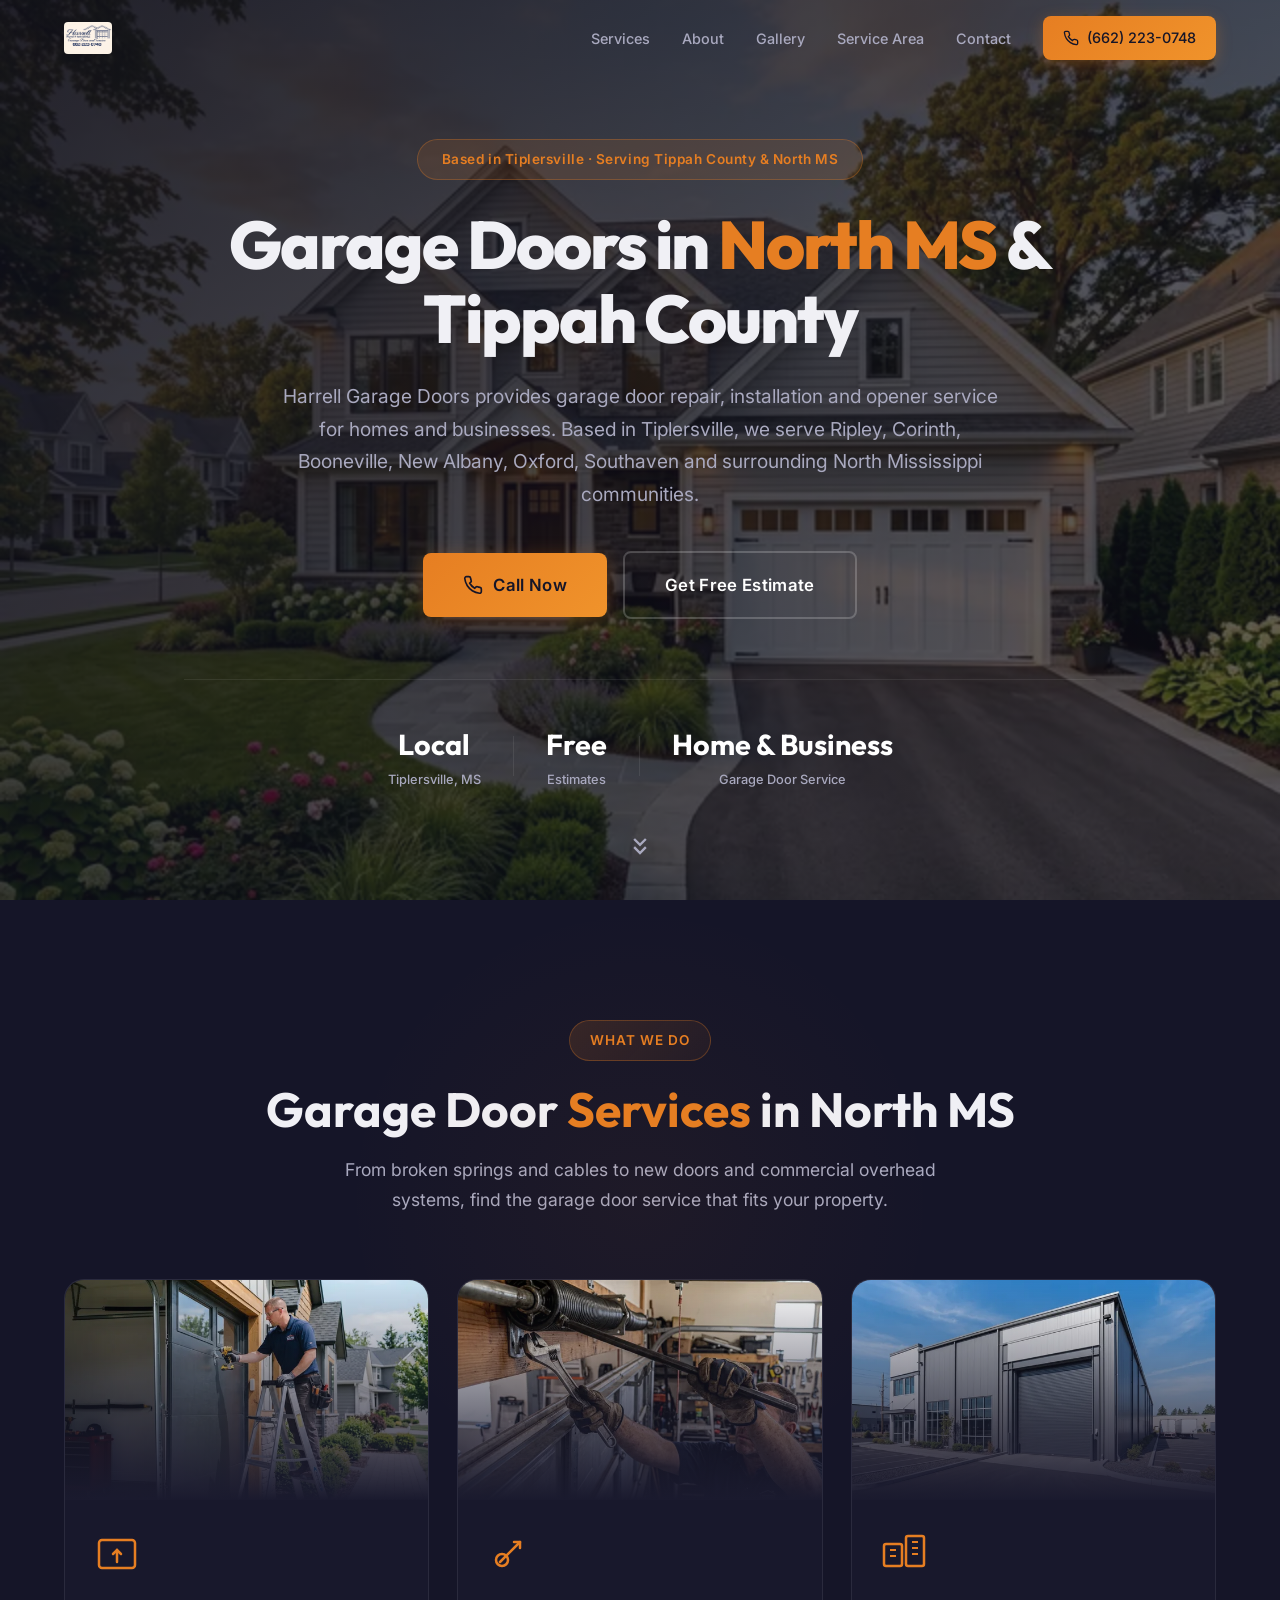
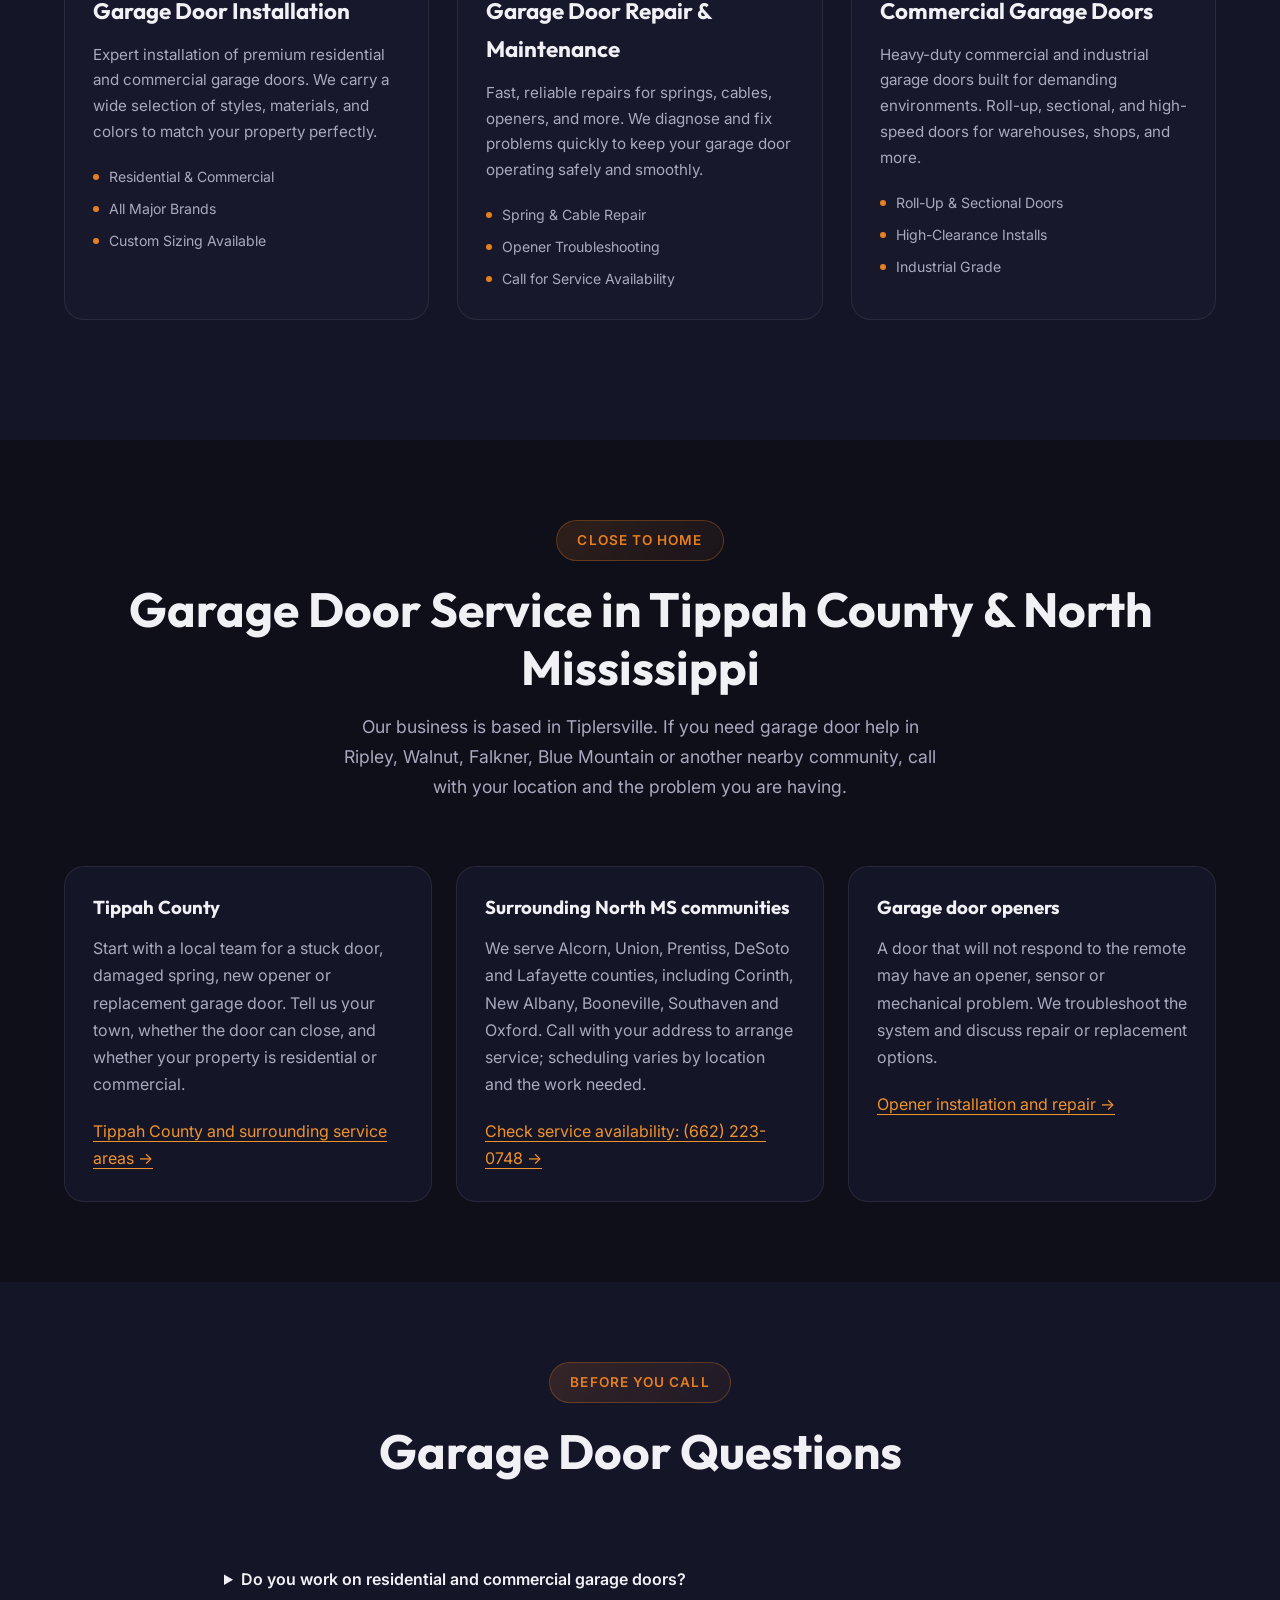
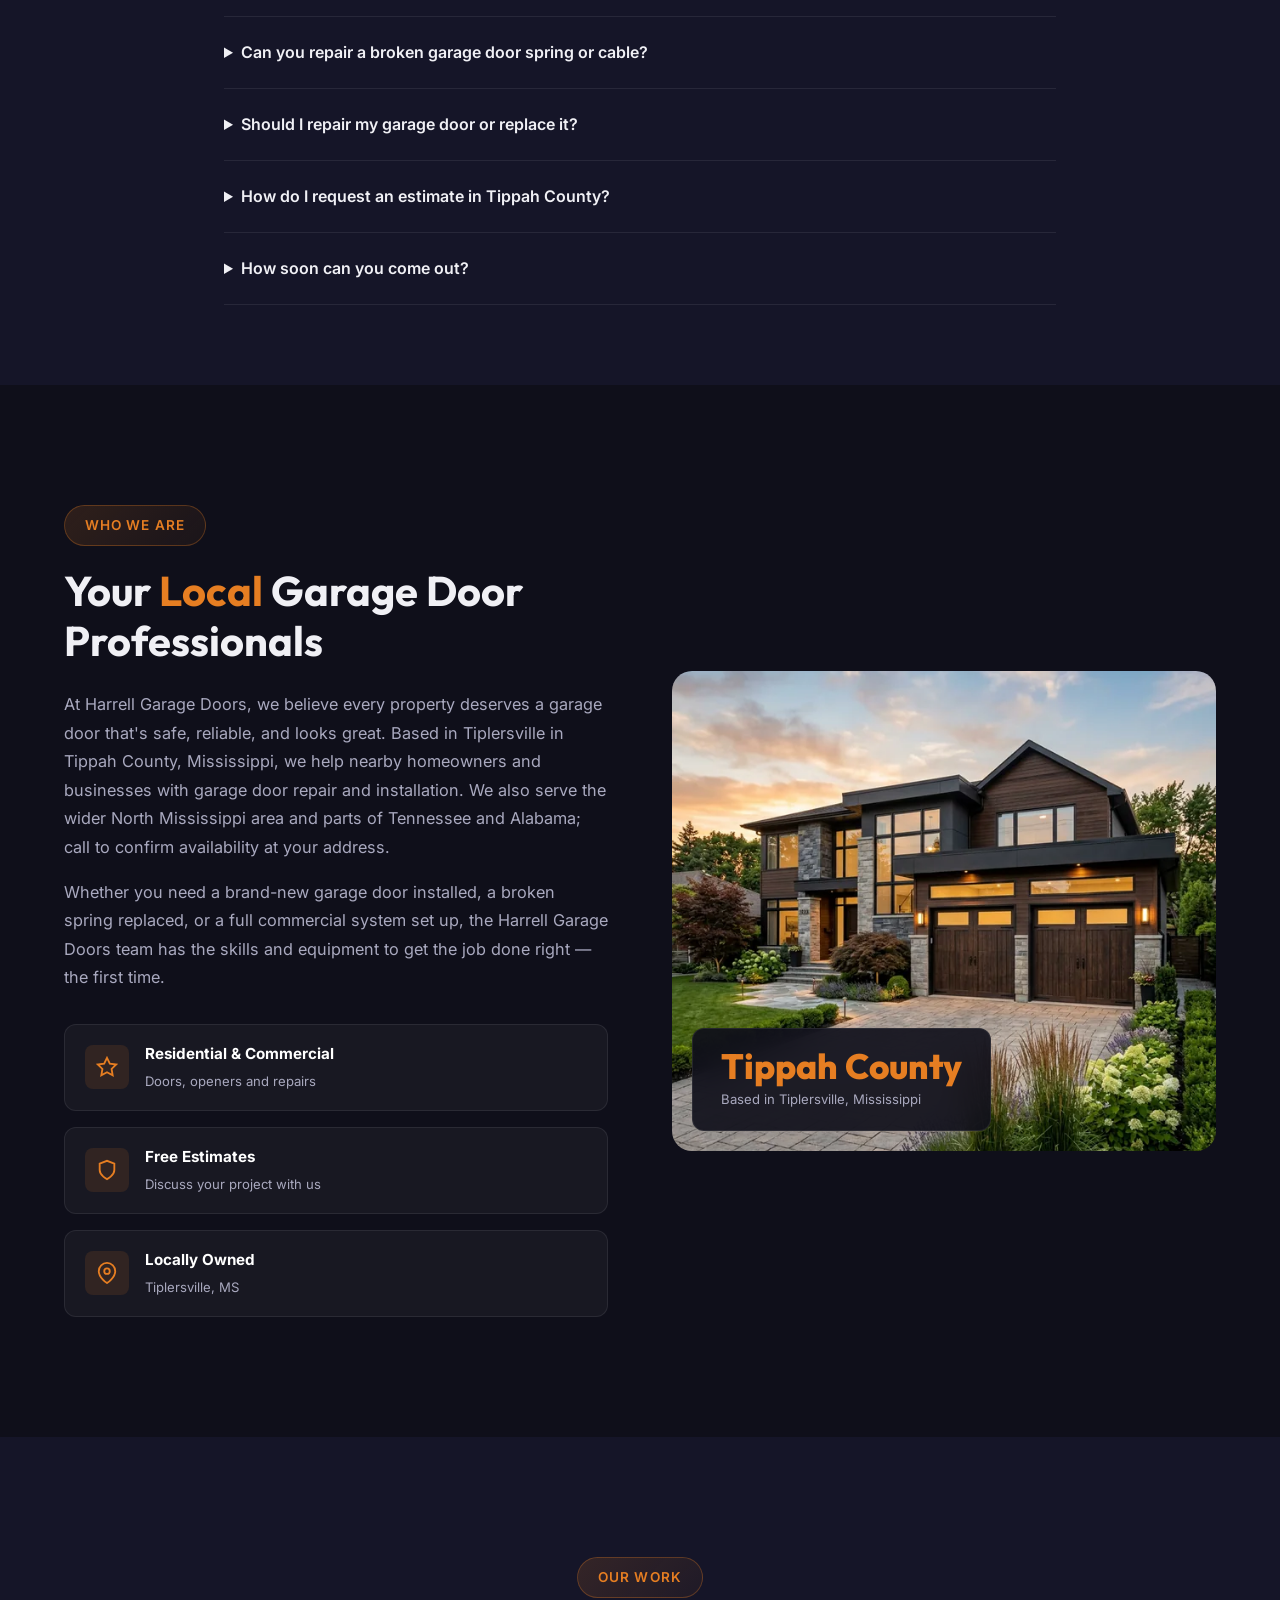
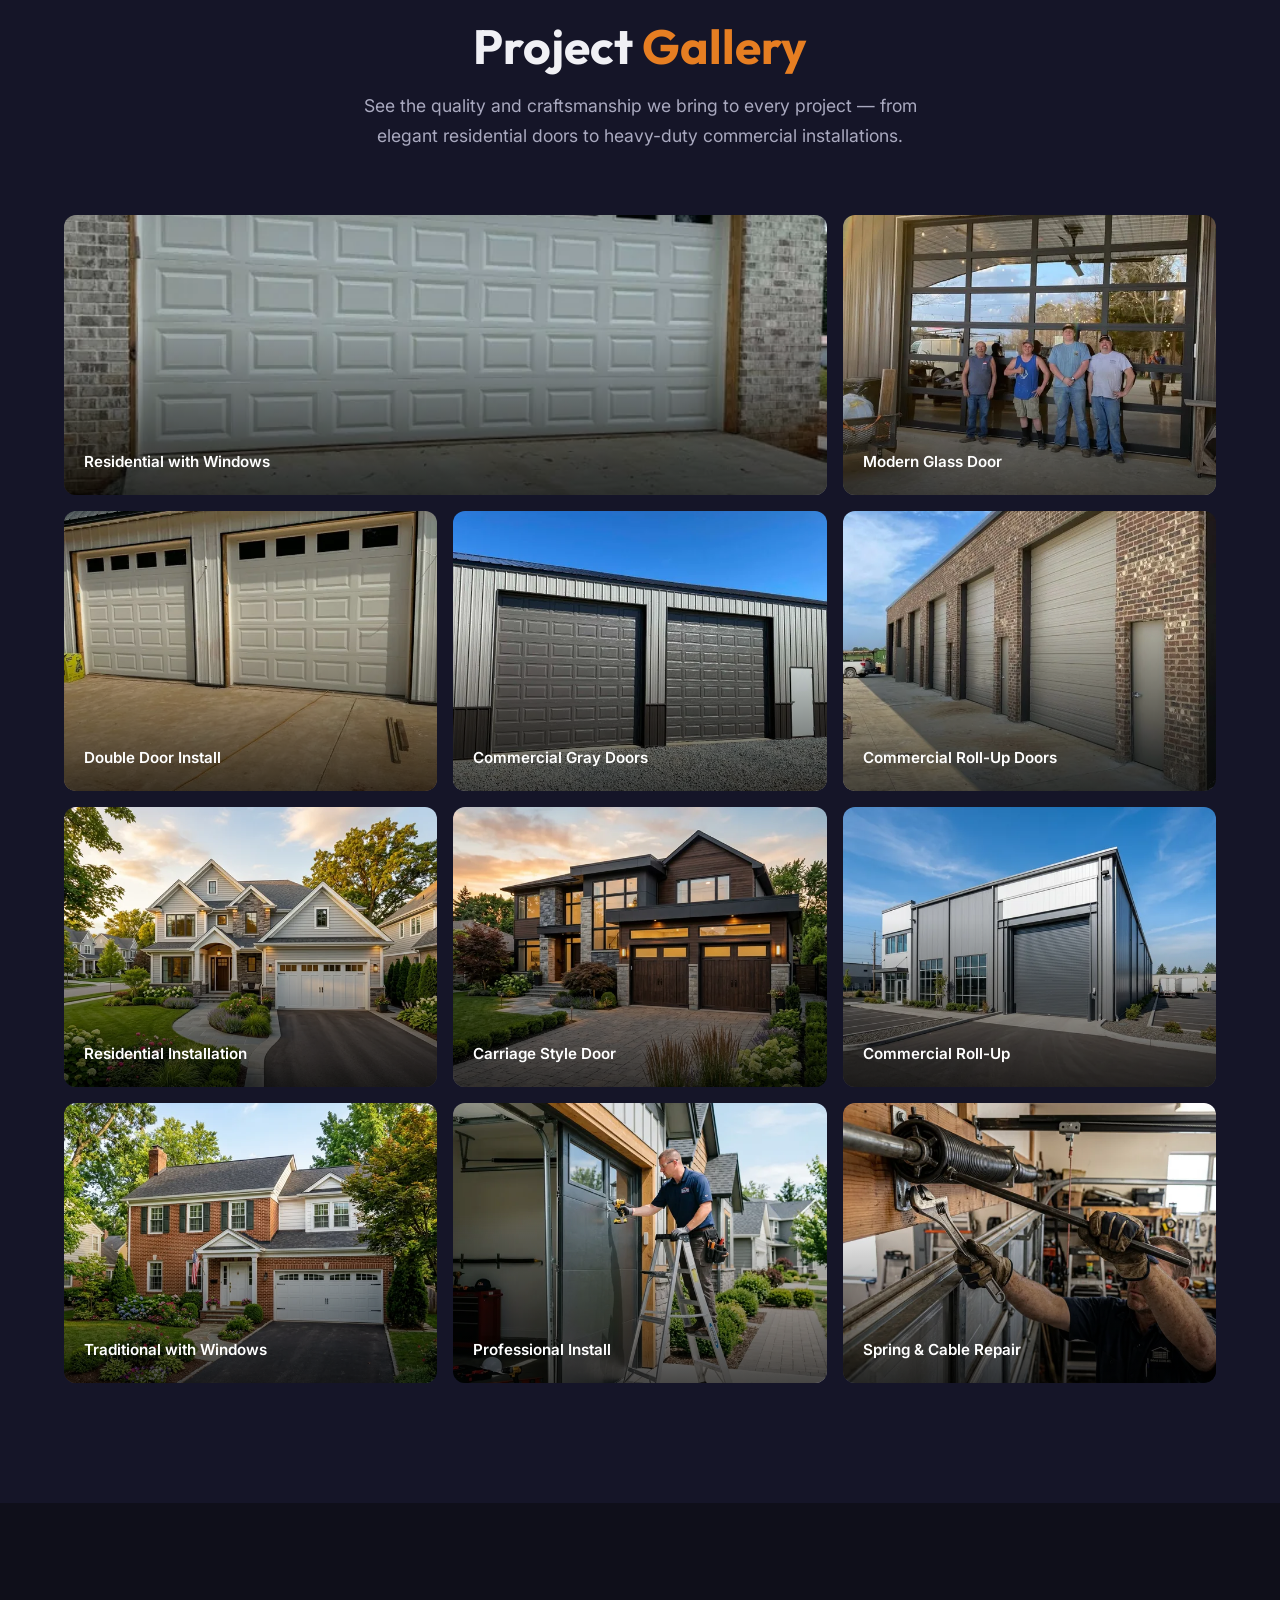
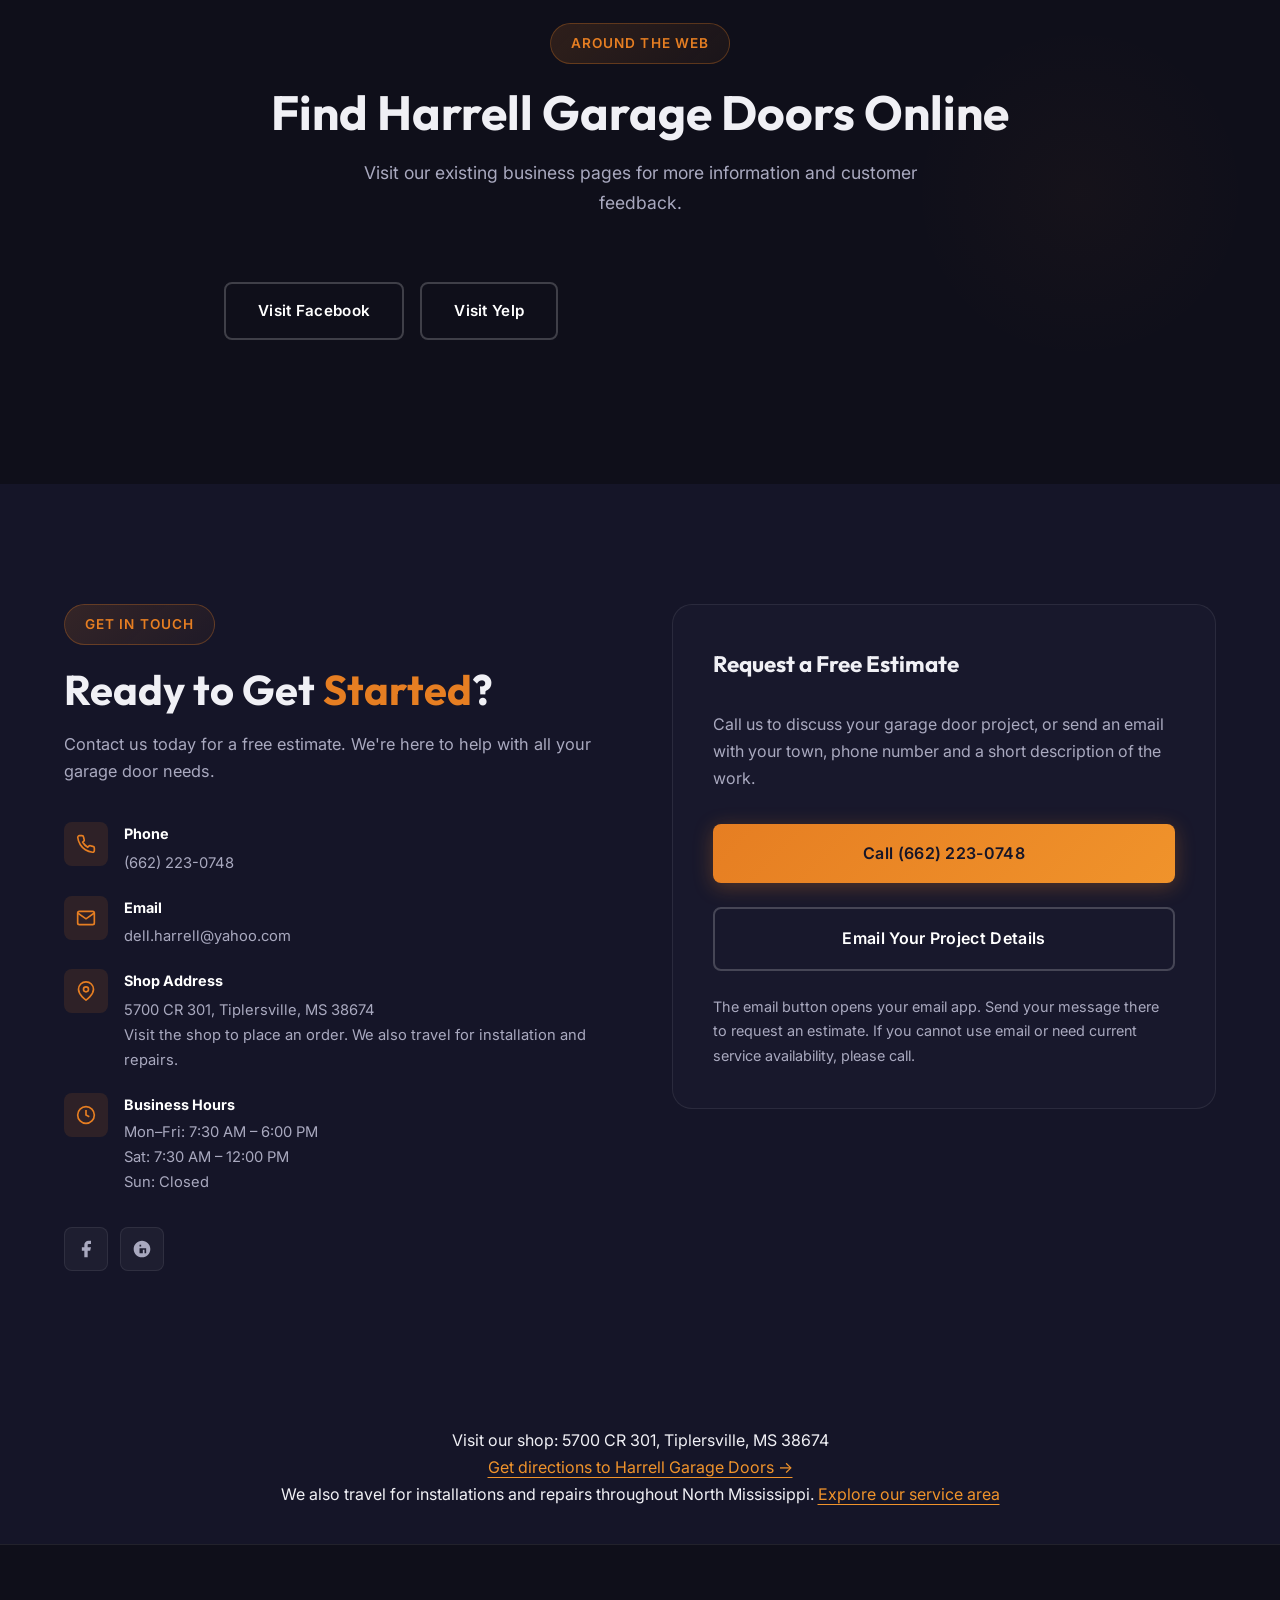
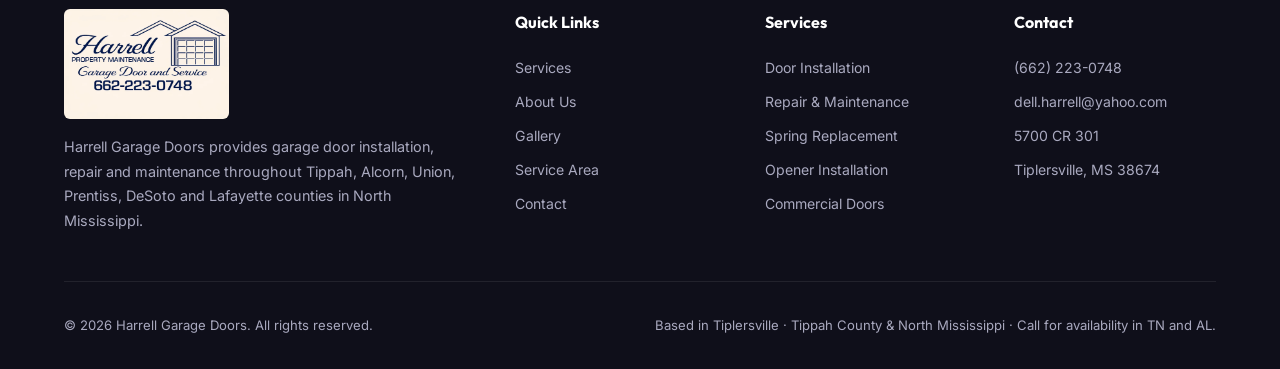
==== commit fdbffafb: "Show confirmed customer shop alongside mobile service areas" ====
--- a/index.html
+++ b/index.html
@@ -378,8 +378,8 @@
                                 <svg viewBox="0 0 24 24" fill="none" stroke="currentColor" stroke-width="2"><path d="M21 10c0 7-9 13-9 13s-9-6-9-13a9 9 0 0 1 18 0z"/><circle cx="12" cy="10" r="3"/></svg>
                             </div>
                             <div>
-                                <strong>Service Base</strong>
-                                <span>Tiplersville, MS 38674 — we travel to your property</span>
+                                <strong>Shop Address</strong>
+                                <a href="https://www.google.com/maps/search/?api=1&amp;query=5700%20CR%20301%2C%20Tiplersville%2C%20MS%2038674">5700 CR 301, Tiplersville, MS 38674</a><span>Visit the shop to place an order. We also travel for installation and repairs.</span>
                             </div>
                         </div>
                         <div class="contact-item">
@@ -417,7 +417,7 @@
         </div>
     </section>
 
-    <section class="location-section" aria-label="Business location"><div class="container"><p>Based in Tiplersville, Mississippi · Serving Tippah County and North MS</p><a class="text-link" href="/service-area/">Explore our service area →</a></div></section>
+    <section class="location-section" aria-label="Business location"><div class="container"><p>Visit our shop: 5700 CR 301, Tiplersville, MS 38674</p><a class="text-link" href="https://www.google.com/maps/search/?api=1&amp;query=5700%20CR%20301%2C%20Tiplersville%2C%20MS%2038674">Get directions to Harrell Garage Doors →</a><p>We also travel for installations and repairs throughout North Mississippi. <a class="text-link" href="/service-area/">Explore our service area</a></p></div></section>
 
     </main>
     <!-- Footer -->
@@ -455,7 +455,7 @@
                     <ul>
                         <li><a href="tel:+16622230748">(662) 223-0748</a></li>
                         <li><a href="mailto:dell.harrell@yahoo.com">dell.harrell@yahoo.com</a></li>
-                        <li>Service at your home or business</li>
+                        <li>5700 CR 301</li>
                         <li>Tiplersville, MS 38674</li>
                     </ul>
                 </div>
@@ -484,7 +484,8 @@
         "addressLocality": "Tiplersville",
         "addressRegion": "MS",
         "postalCode": "38674",
-        "addressCountry": "US"
+        "addressCountry": "US",
+        "streetAddress": "5700 CR 301"
       },
       "openingHoursSpecification": [
         {
@@ -582,7 +583,8 @@
         }
       ],
       "@id": "https://harrellgaragedoors.com/#business",
-      "logo": "https://harrellgaragedoors.com/images/logo.png"
+      "logo": "https://harrellgaragedoors.com/images/logo.png",
+      "hasMap": "https://www.google.com/maps/search/?api=1&query=5700%20CR%20301%2C%20Tiplersville%2C%20MS%2038674"
     },
     {
       "@type": "WebSite",
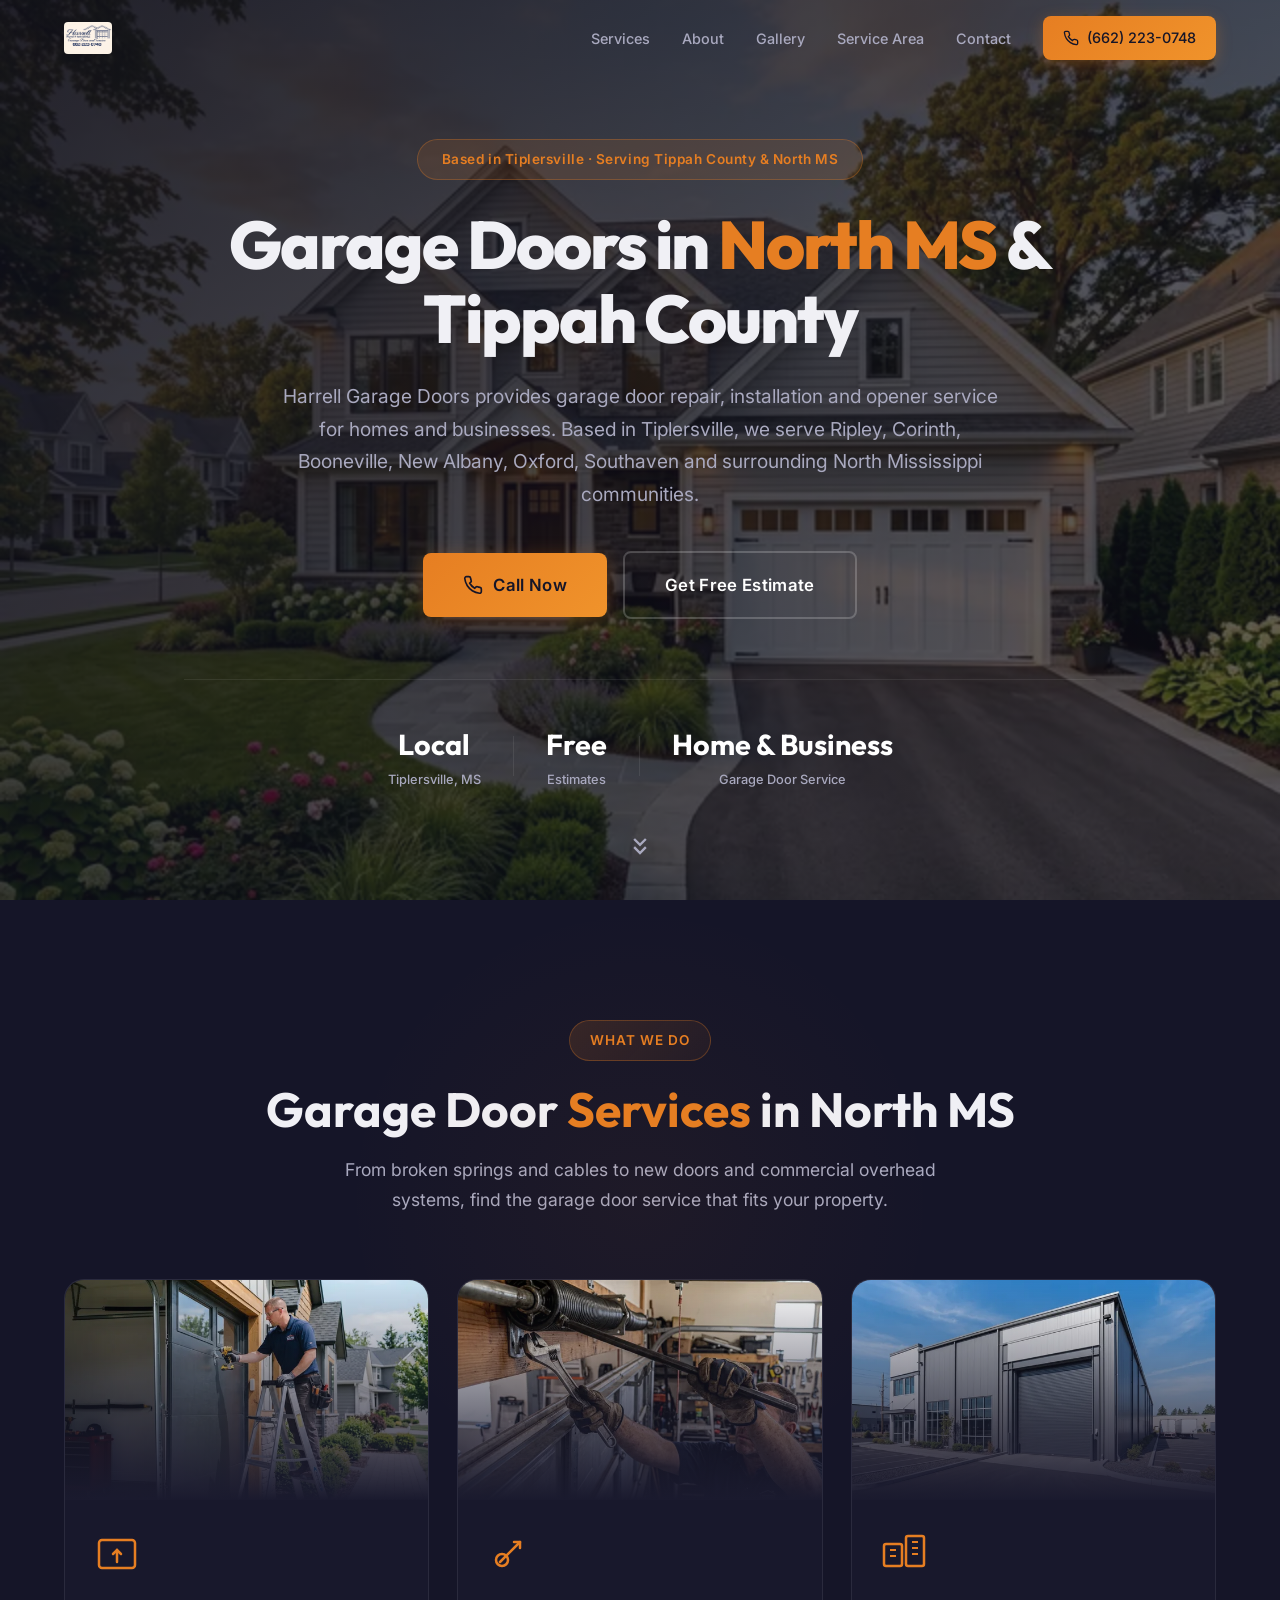
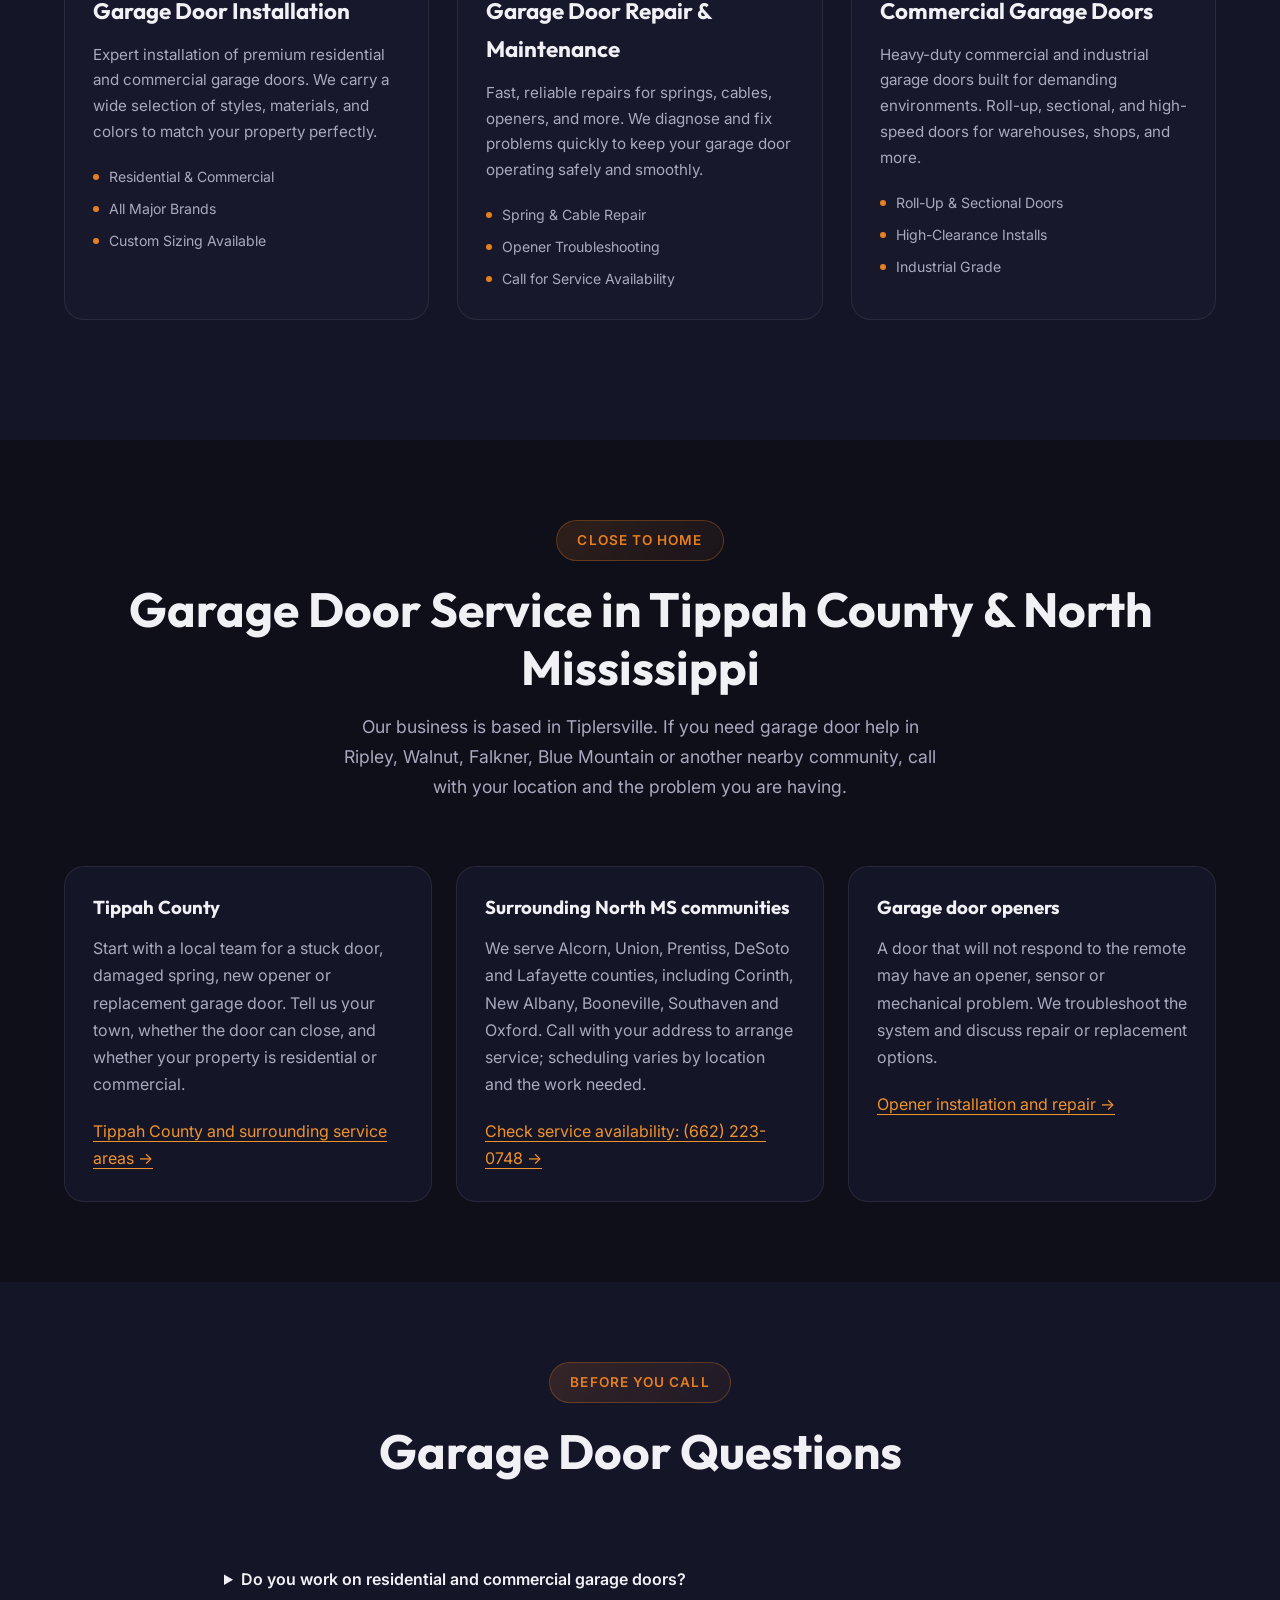
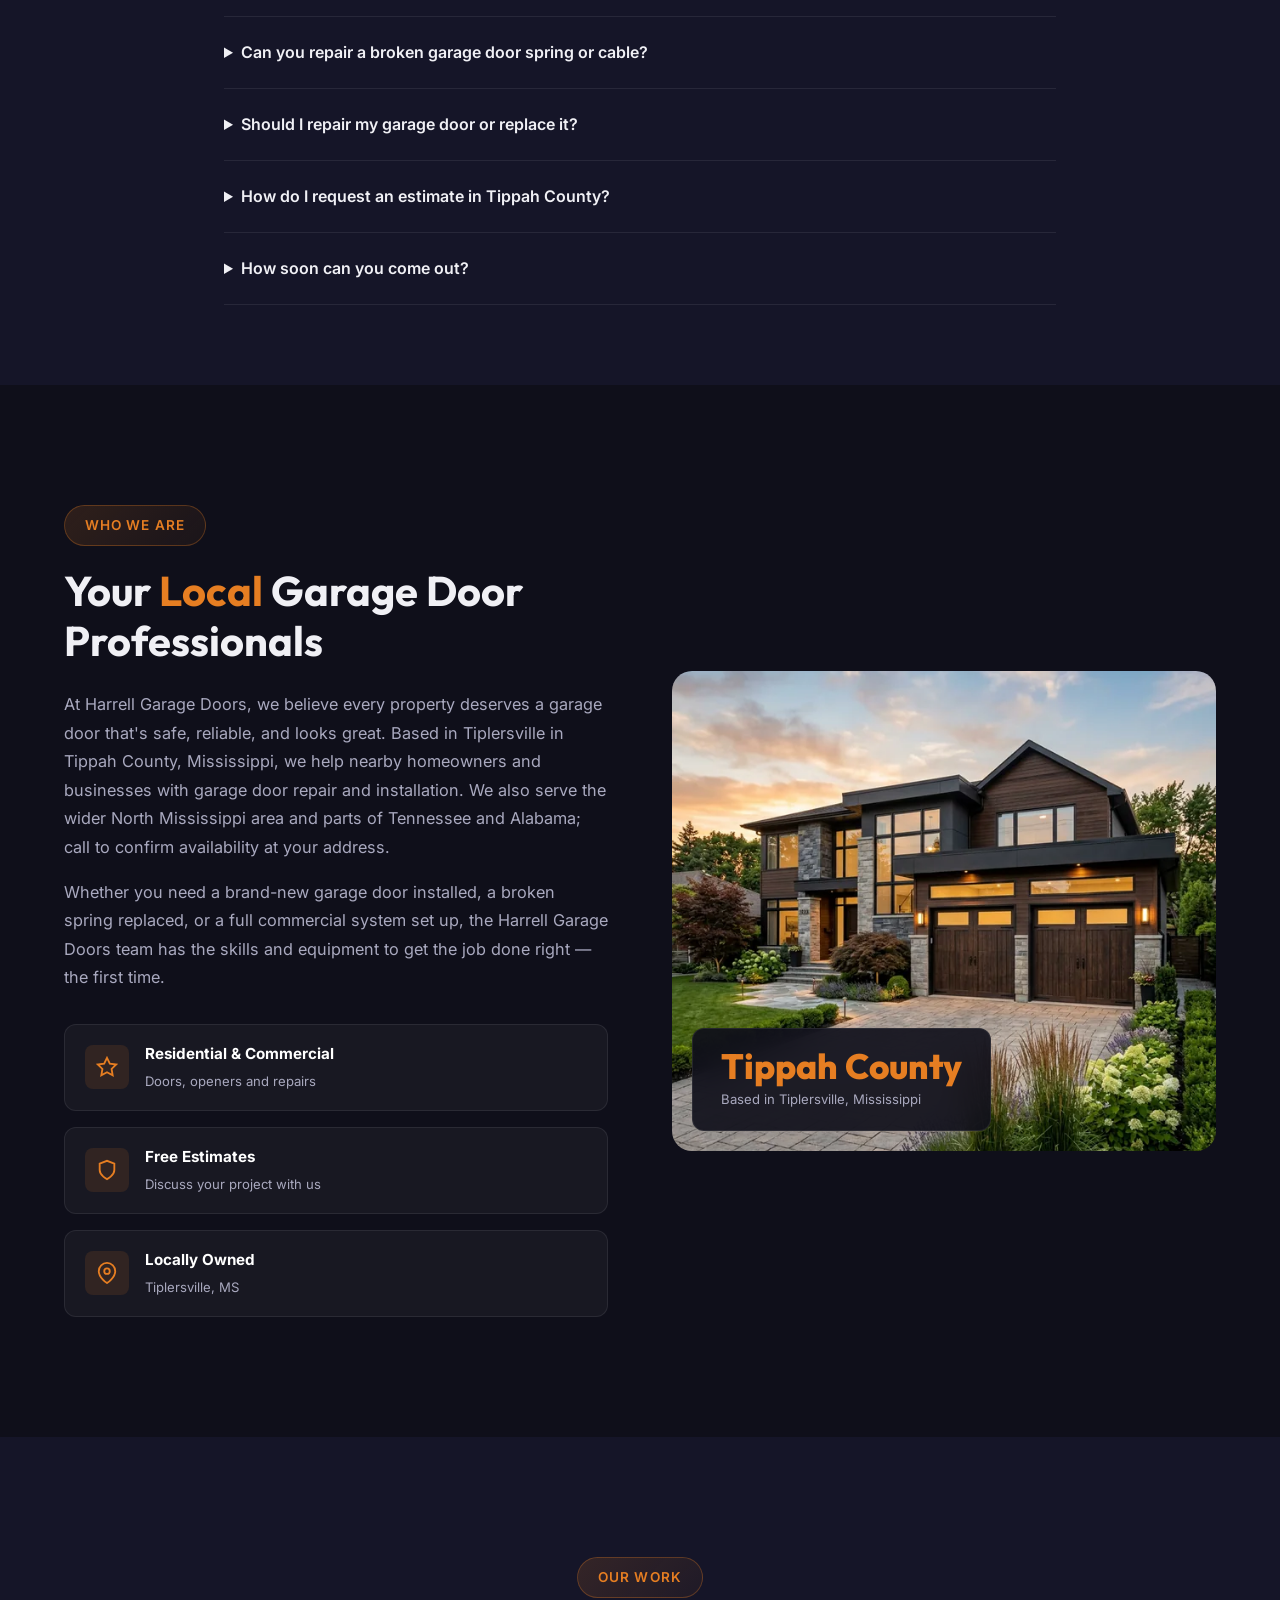
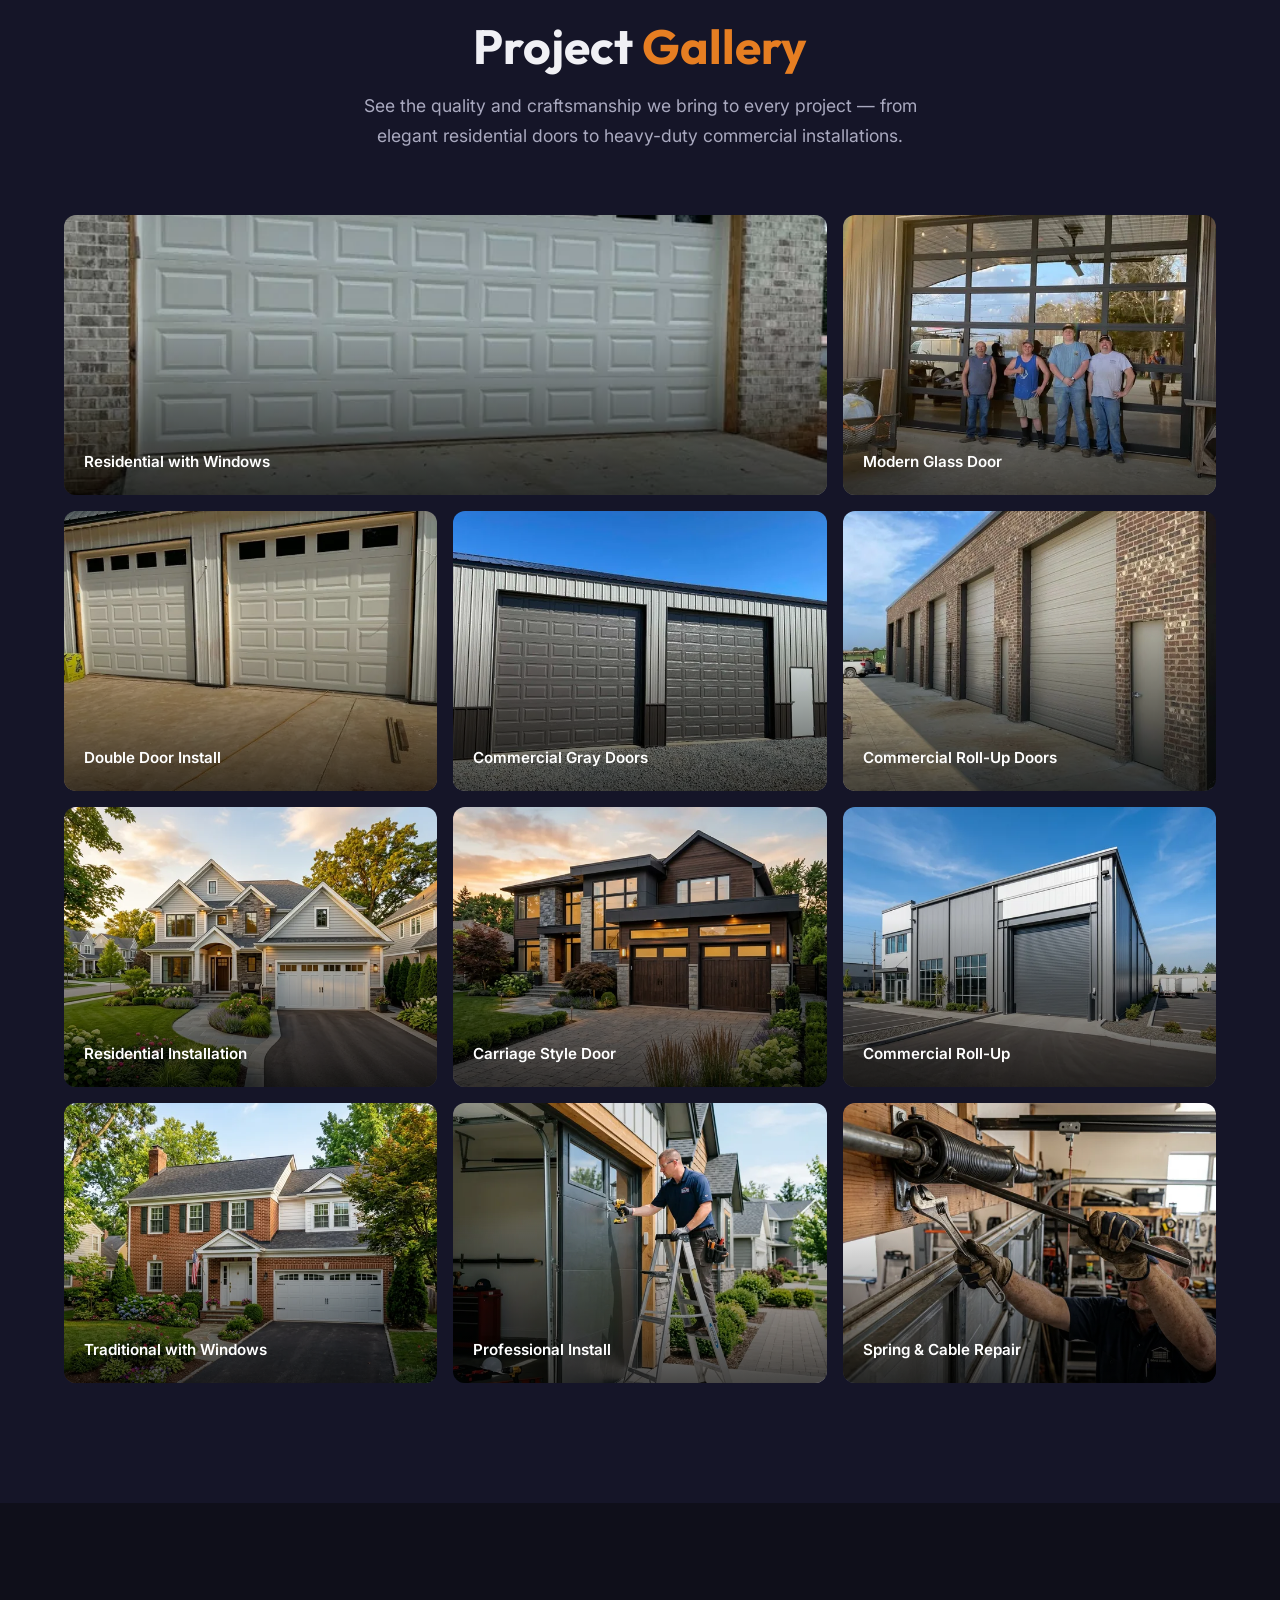
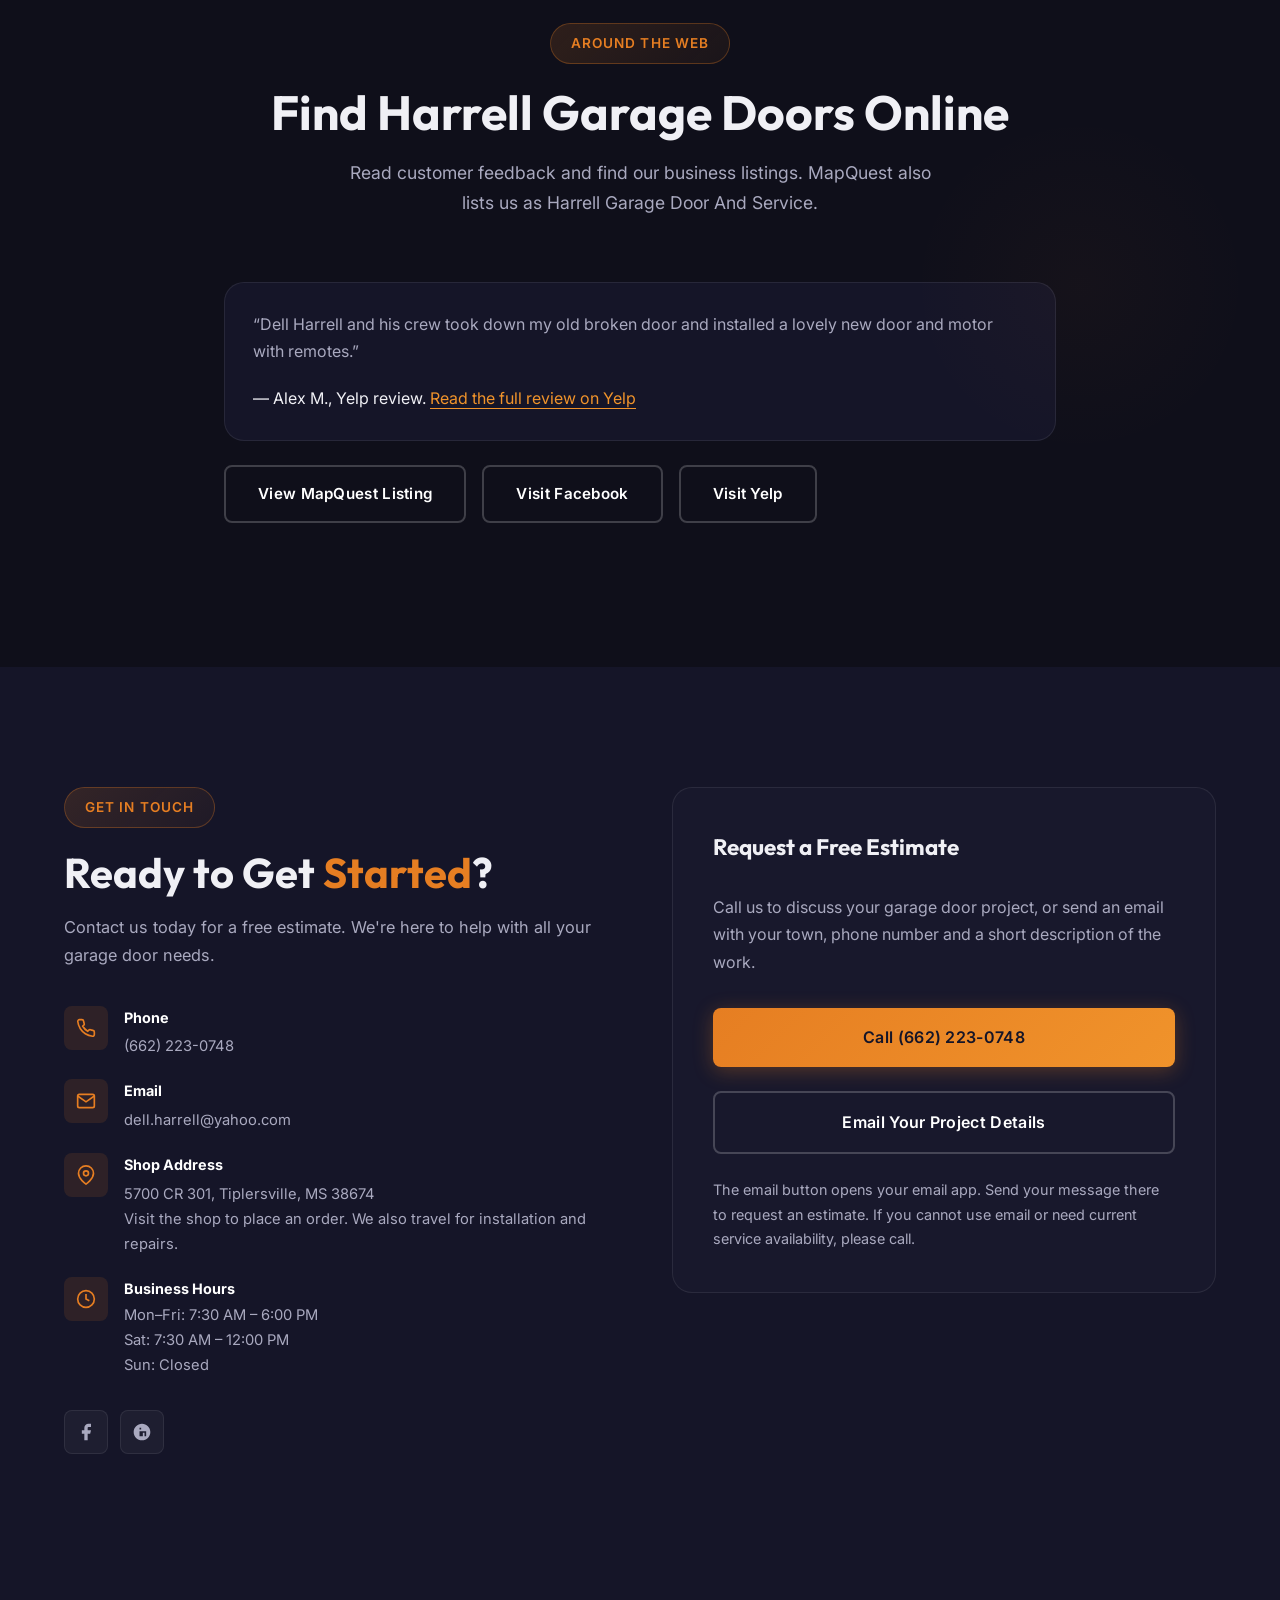
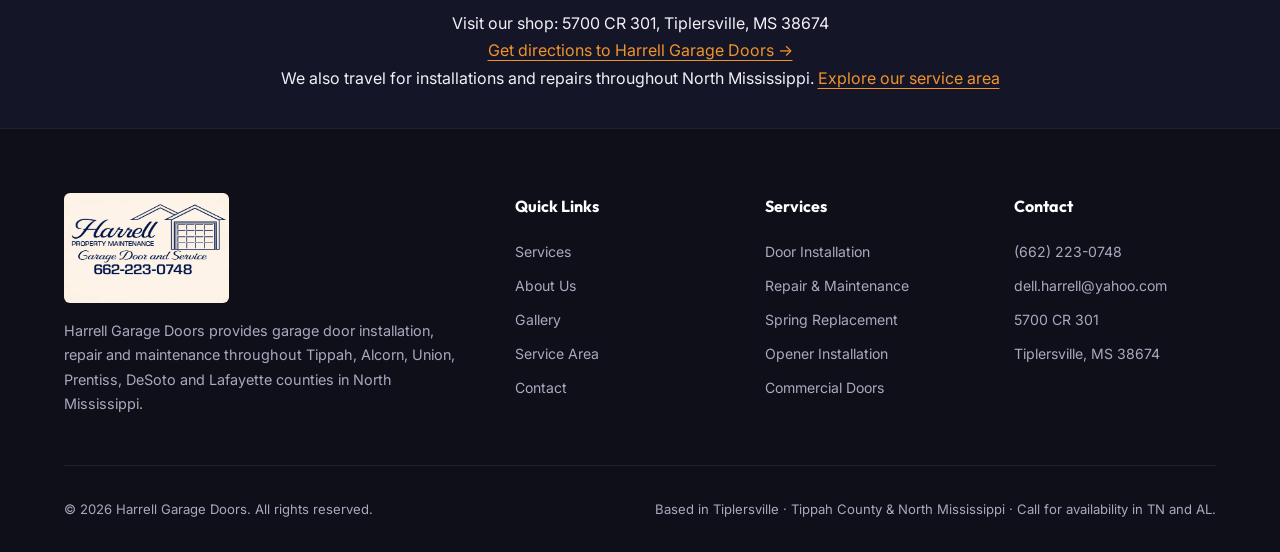
==== commit 083332cb: "Link verified MapQuest listing and attribute customer review" ====
--- a/index.html
+++ b/index.html
@@ -339,8 +339,9 @@
     <!-- Testimonials Section -->
     <section class="testimonials" id="testimonials">
         <div class="container narrow">
-            <div class="section-header"><span class="section-tag">Around the web</span><h2>Find Harrell Garage Doors Online</h2><p class="section-description">Visit our existing business pages for more information and customer feedback.</p></div>
-            <div class="contact-actions"><a class="btn btn-outline" href="https://www.facebook.com/profile.php?id=61551705242362" target="_blank" rel="noopener noreferrer">Visit Facebook</a><a class="btn btn-outline" href="https://www.yelp.com/biz/harrell-garage-door-and-service-tiplersville" target="_blank" rel="noopener noreferrer">Visit Yelp</a></div>
+            <div class="section-header"><span class="section-tag">Around the web</span><h2>Find Harrell Garage Doors Online</h2><p class="section-description">Read customer feedback and find our business listings. MapQuest also lists us as Harrell Garage Door And Service.</p></div>
+            <figure class="info-card"><blockquote><p>“Dell Harrell and his crew took down my old broken door and installed a lovely new door and motor with remotes.”</p></blockquote><figcaption>— Alex M., Yelp review. <a class="text-link" href="https://www.yelp.com/biz/harrell-garage-door-and-service-tiplersville?hrid=uvRZ7rLP7OvZxVFGH0SO5g" target="_blank" rel="noopener noreferrer">Read the full review on Yelp</a></figcaption></figure>
+            <div class="contact-actions"><a class="btn btn-outline" href="https://www.mapquest.com/us/mississippi/harrell-garage-door-and-service-667622760" target="_blank" rel="noopener noreferrer">View MapQuest Listing</a><a class="btn btn-outline" href="https://www.facebook.com/profile.php?id=61551705242362" target="_blank" rel="noopener noreferrer">Visit Facebook</a><a class="btn btn-outline" href="https://www.yelp.com/biz/harrell-garage-door-and-service-tiplersville" target="_blank" rel="noopener noreferrer">Visit Yelp</a></div>
         </div>
     </section>
 
@@ -510,7 +511,8 @@
       "image": "https://harrellgaragedoors.com/images/logo.png",
       "sameAs": [
         "https://www.facebook.com/profile.php?id=61551705242362",
-        "https://www.yelp.com/biz/harrell-garage-door-and-service-tiplersville"
+        "https://www.yelp.com/biz/harrell-garage-door-and-service-tiplersville",
+        "https://www.mapquest.com/us/mississippi/harrell-garage-door-and-service-667622760"
       ],
       "areaServed": [
         {
@@ -584,7 +586,8 @@
       ],
       "@id": "https://harrellgaragedoors.com/#business",
       "logo": "https://harrellgaragedoors.com/images/logo.png",
-      "hasMap": "https://www.google.com/maps/search/?api=1&query=5700%20CR%20301%2C%20Tiplersville%2C%20MS%2038674"
+      "hasMap": "https://www.google.com/maps/search/?api=1&query=5700%20CR%20301%2C%20Tiplersville%2C%20MS%2038674",
+      "alternateName": "Harrell Garage Door And Service"
     },
     {
       "@type": "WebSite",
